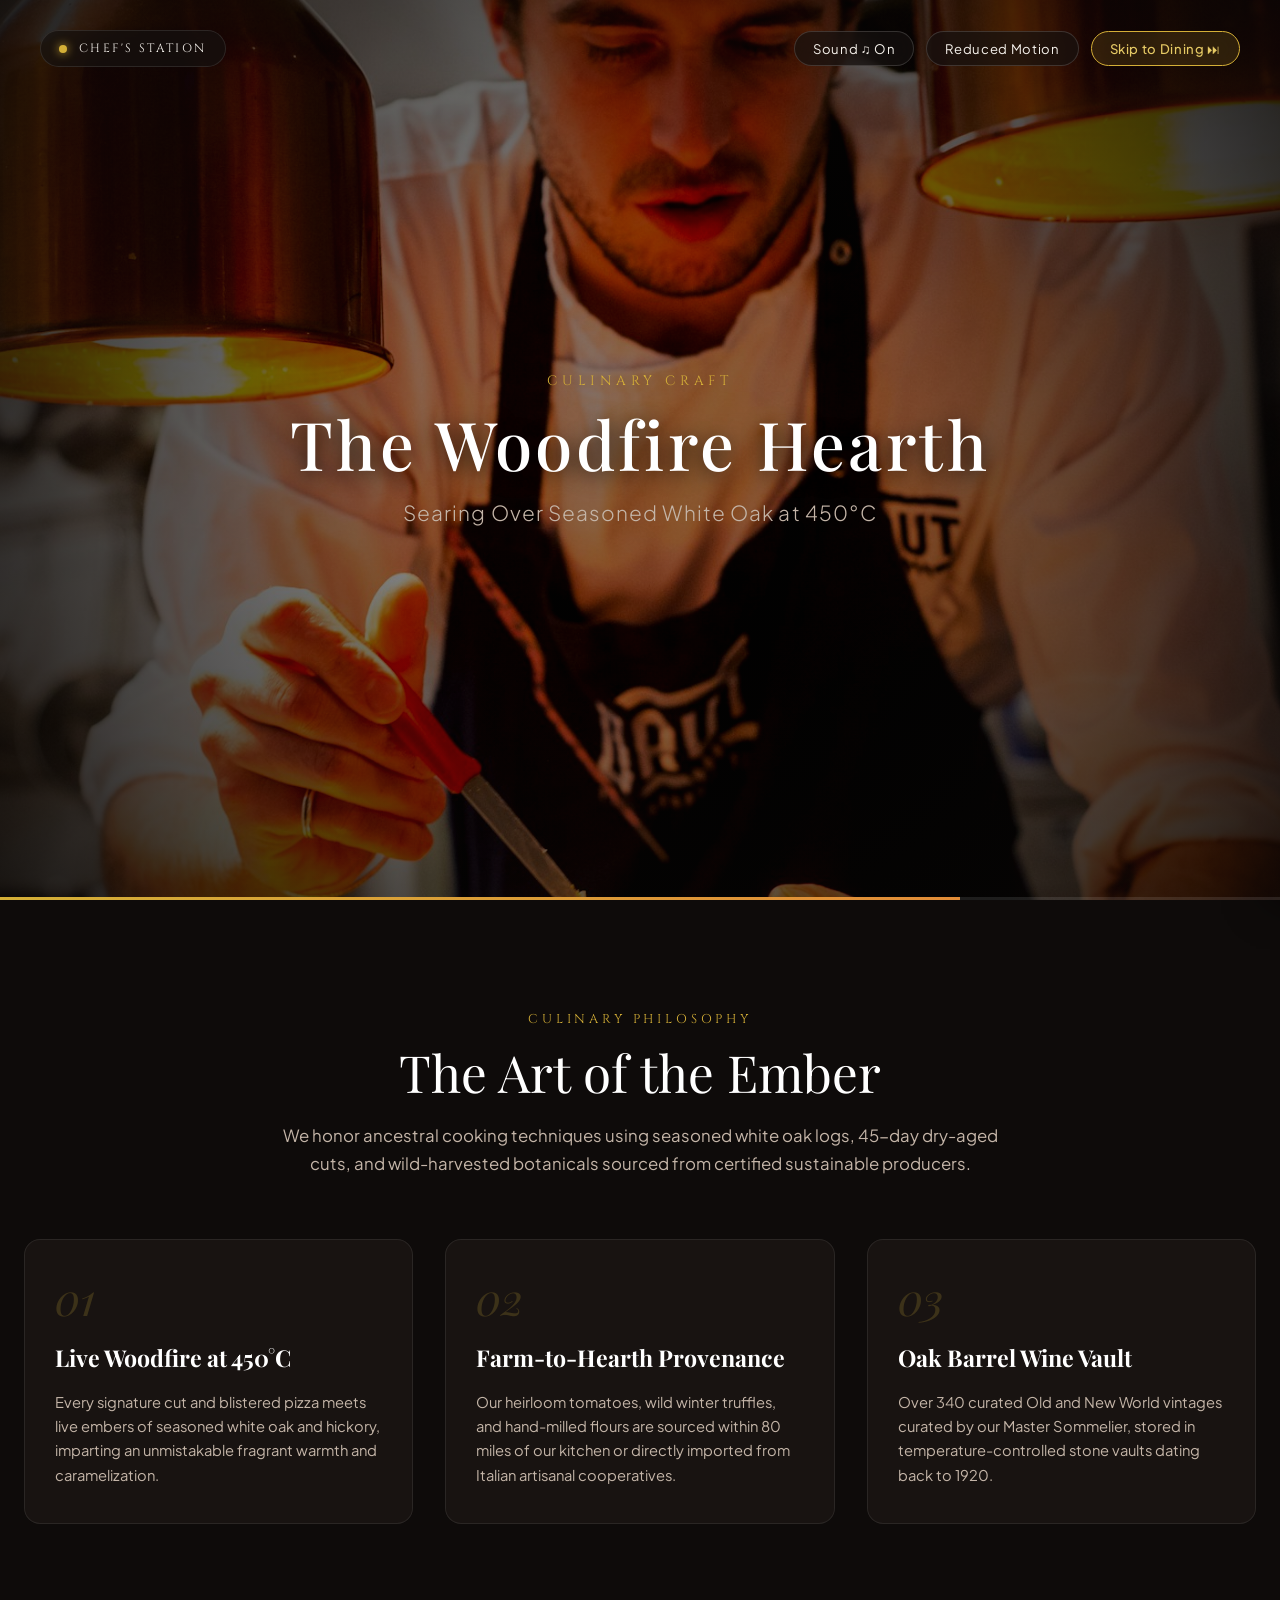
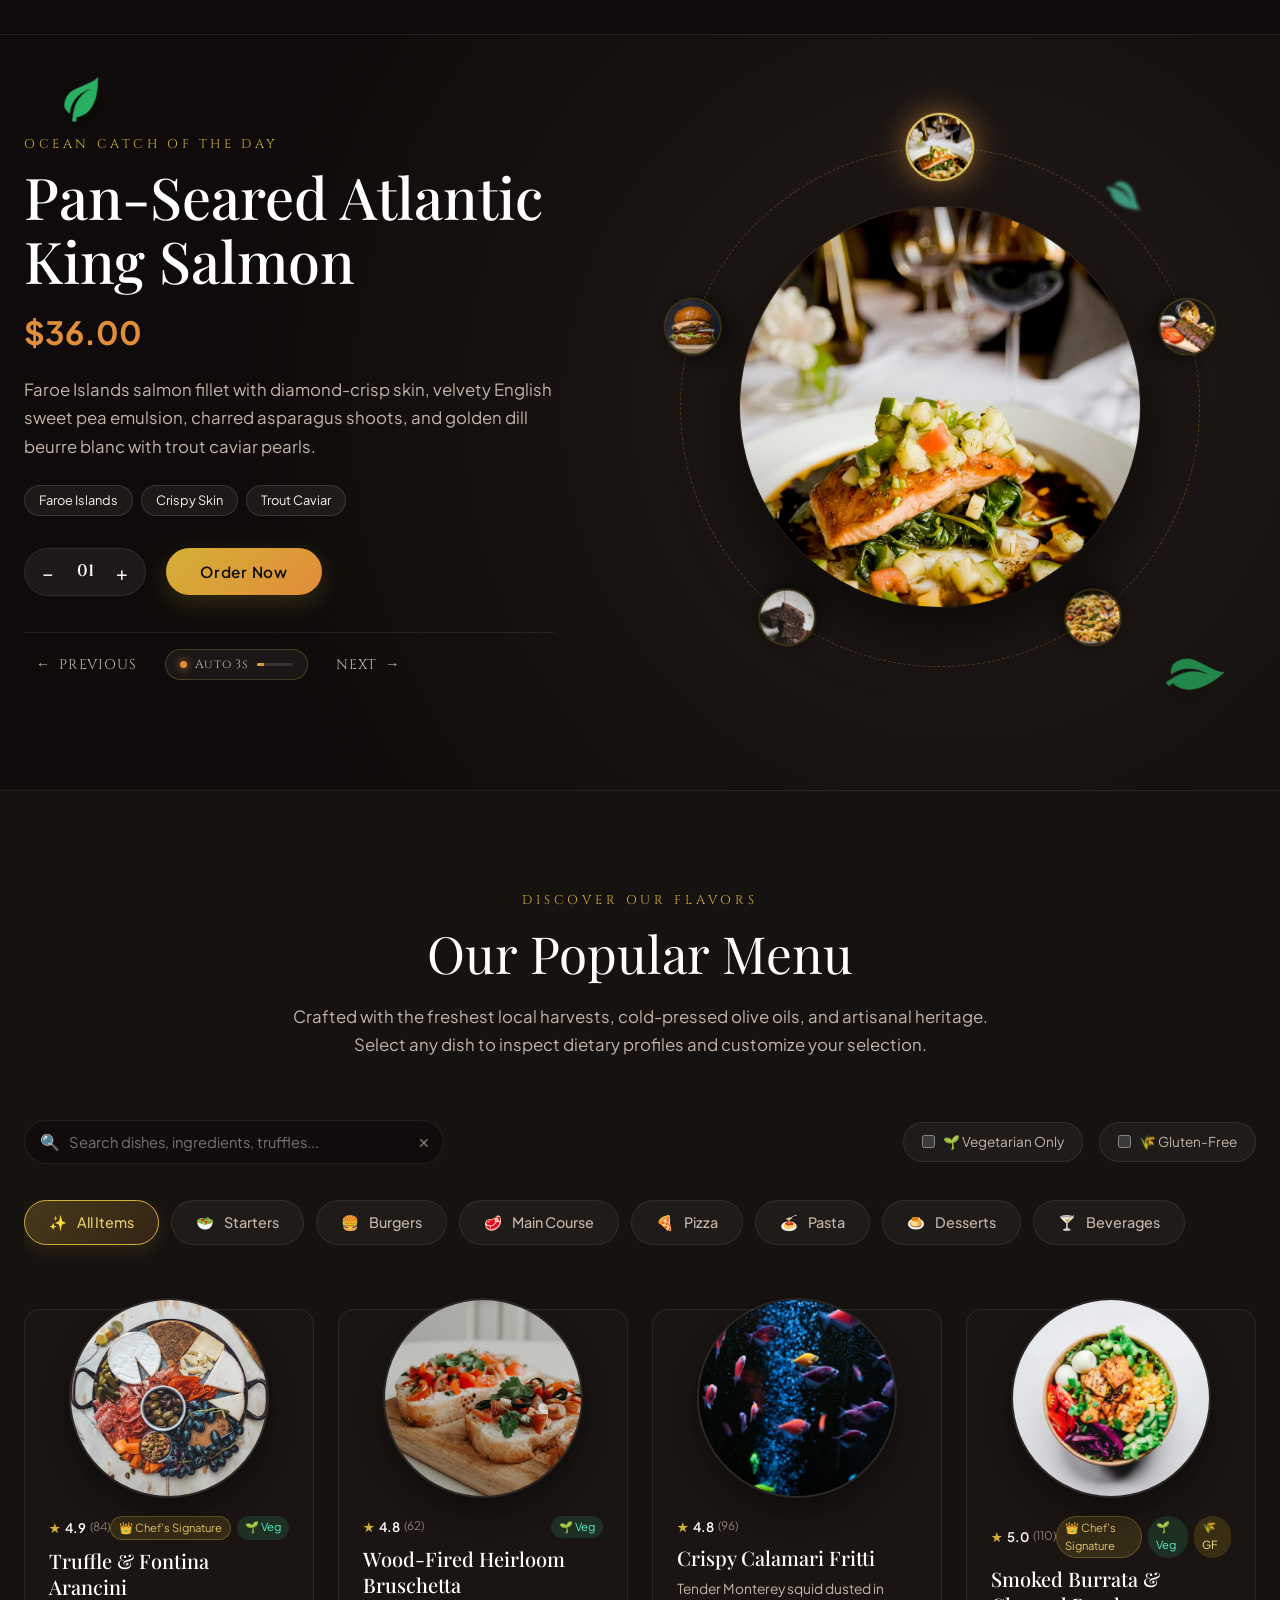
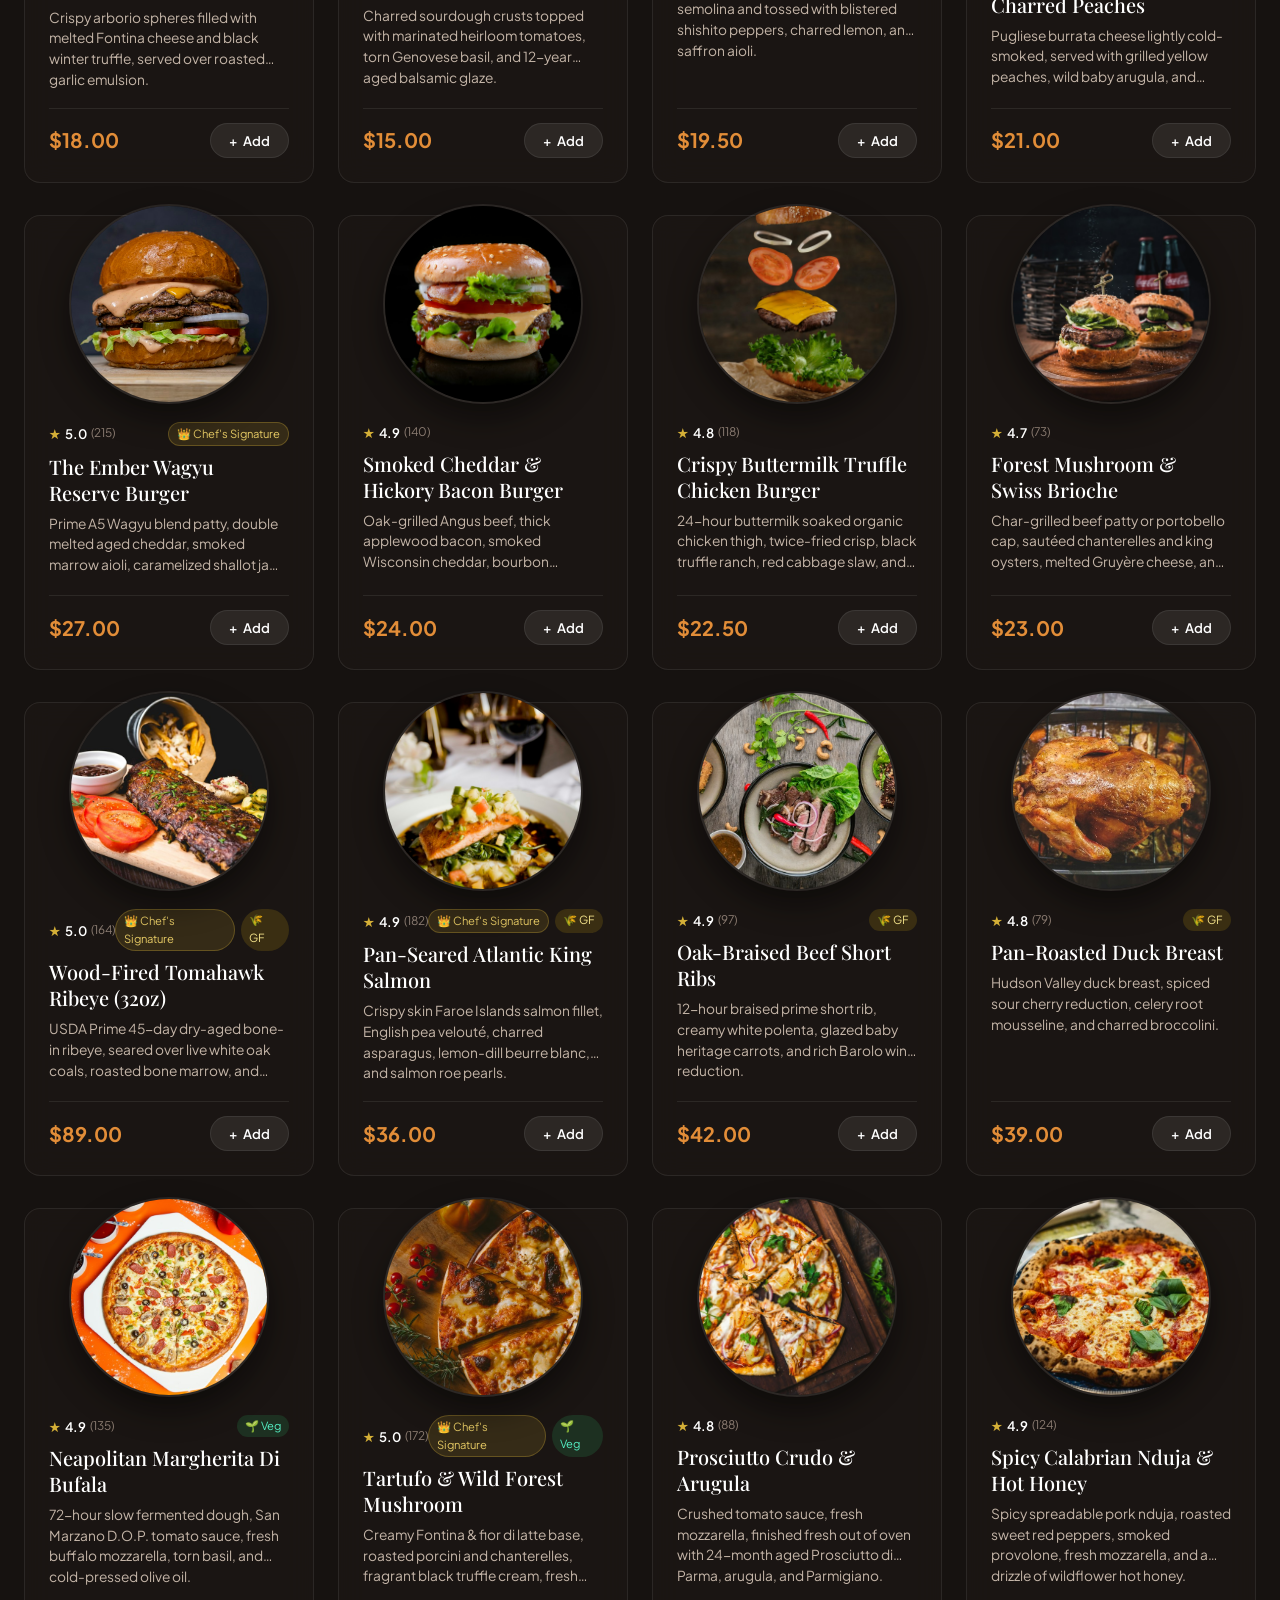
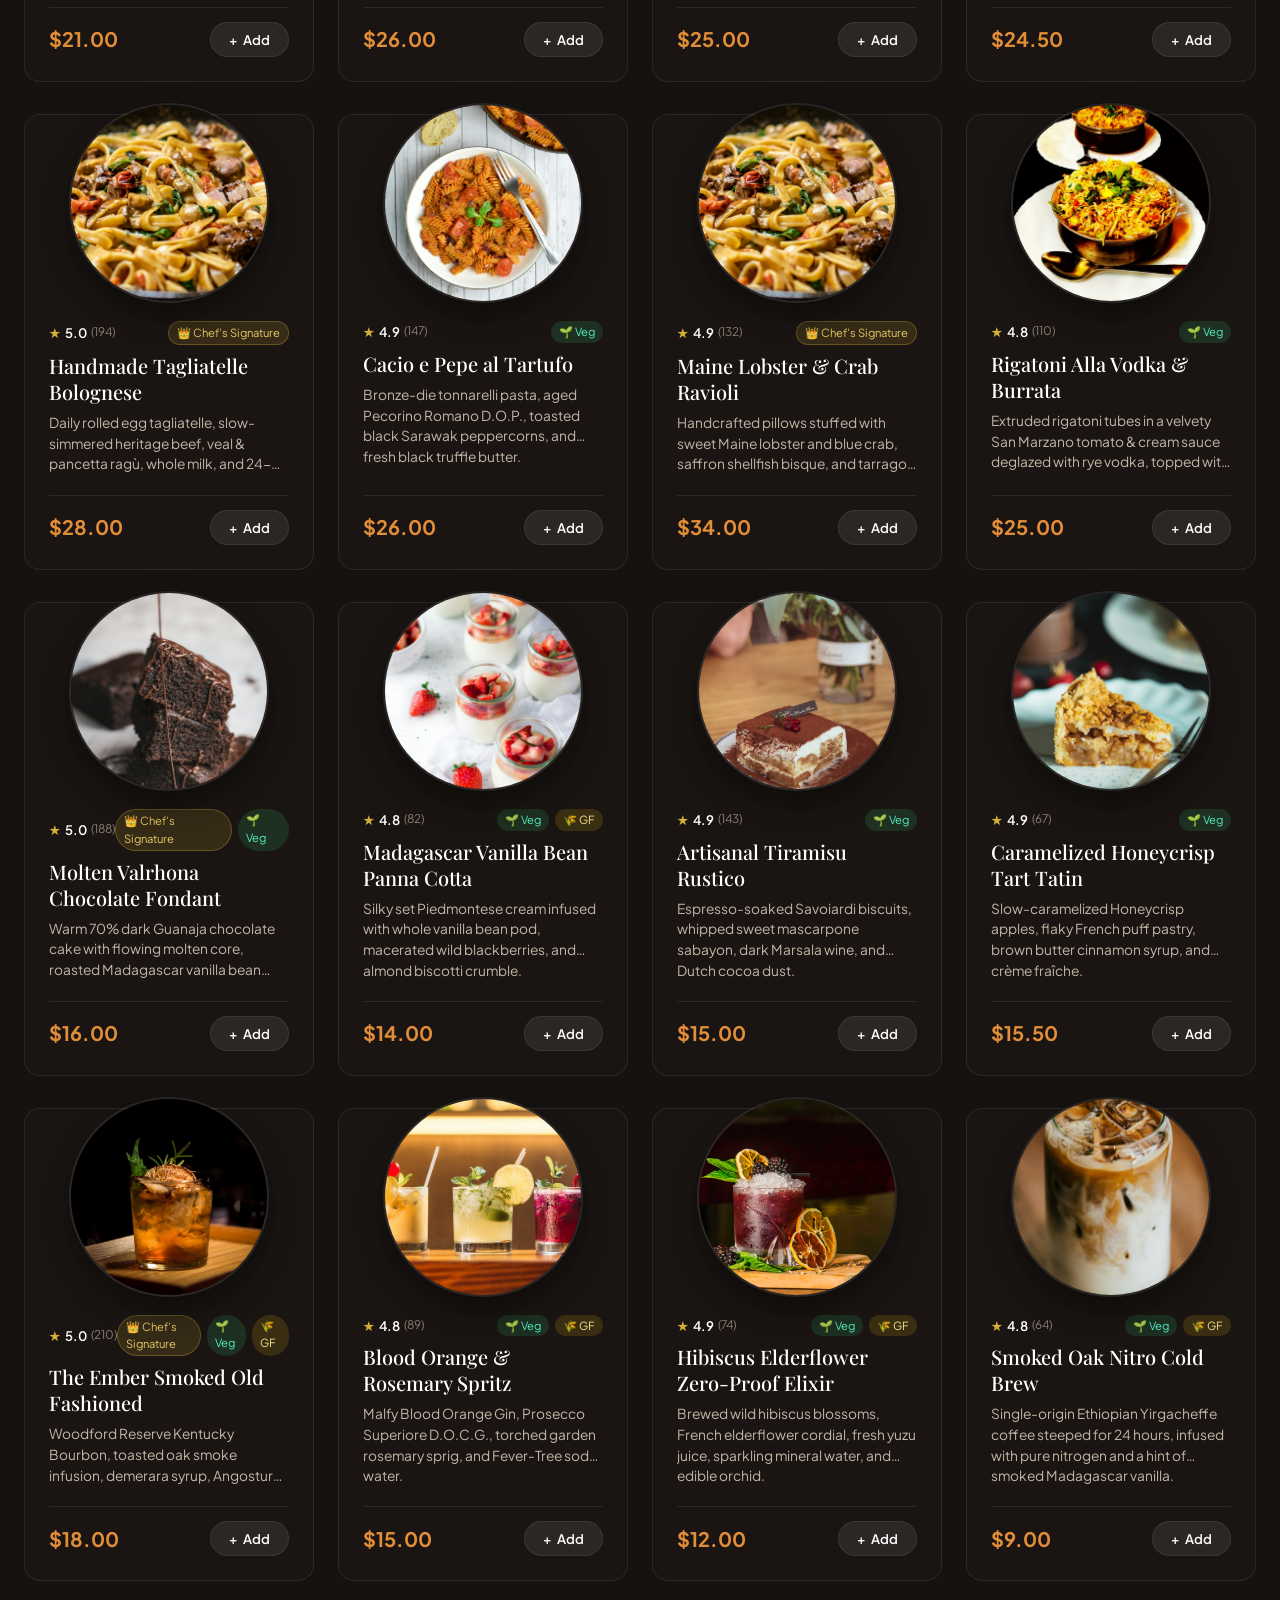
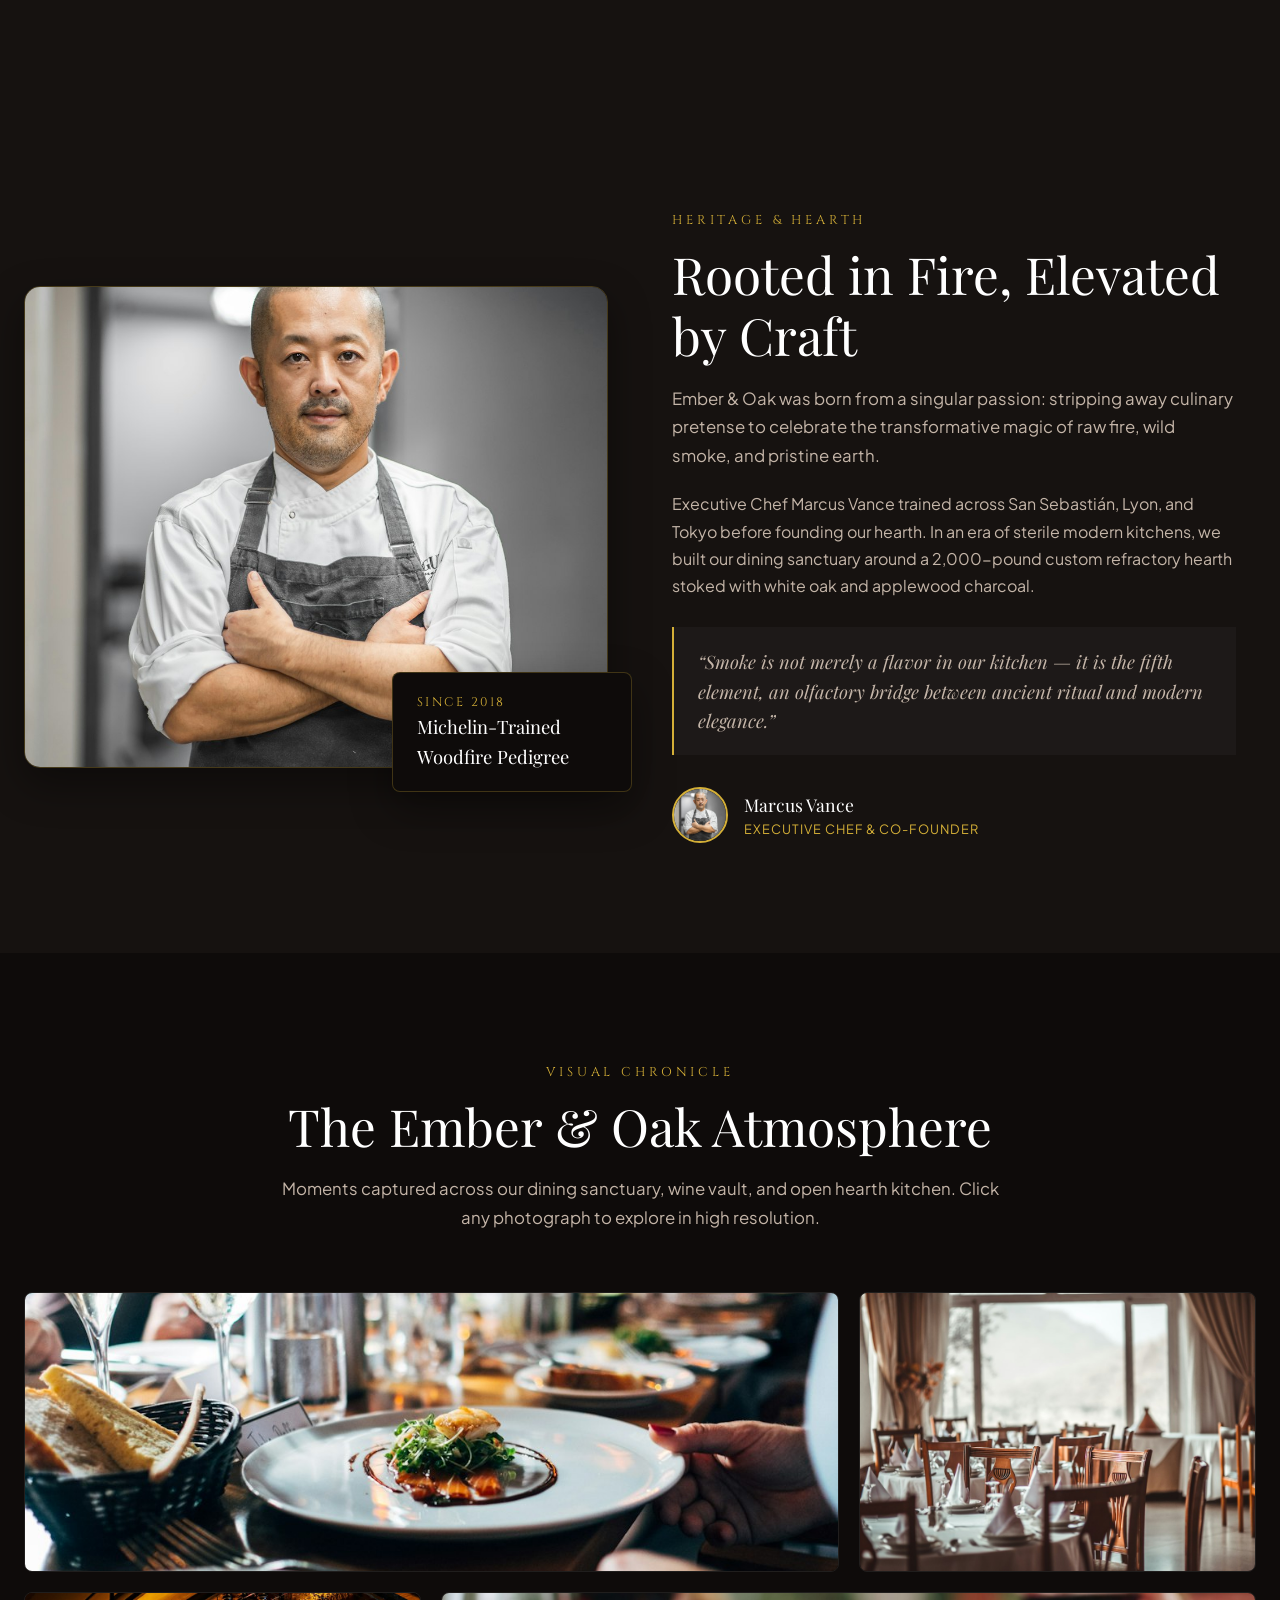
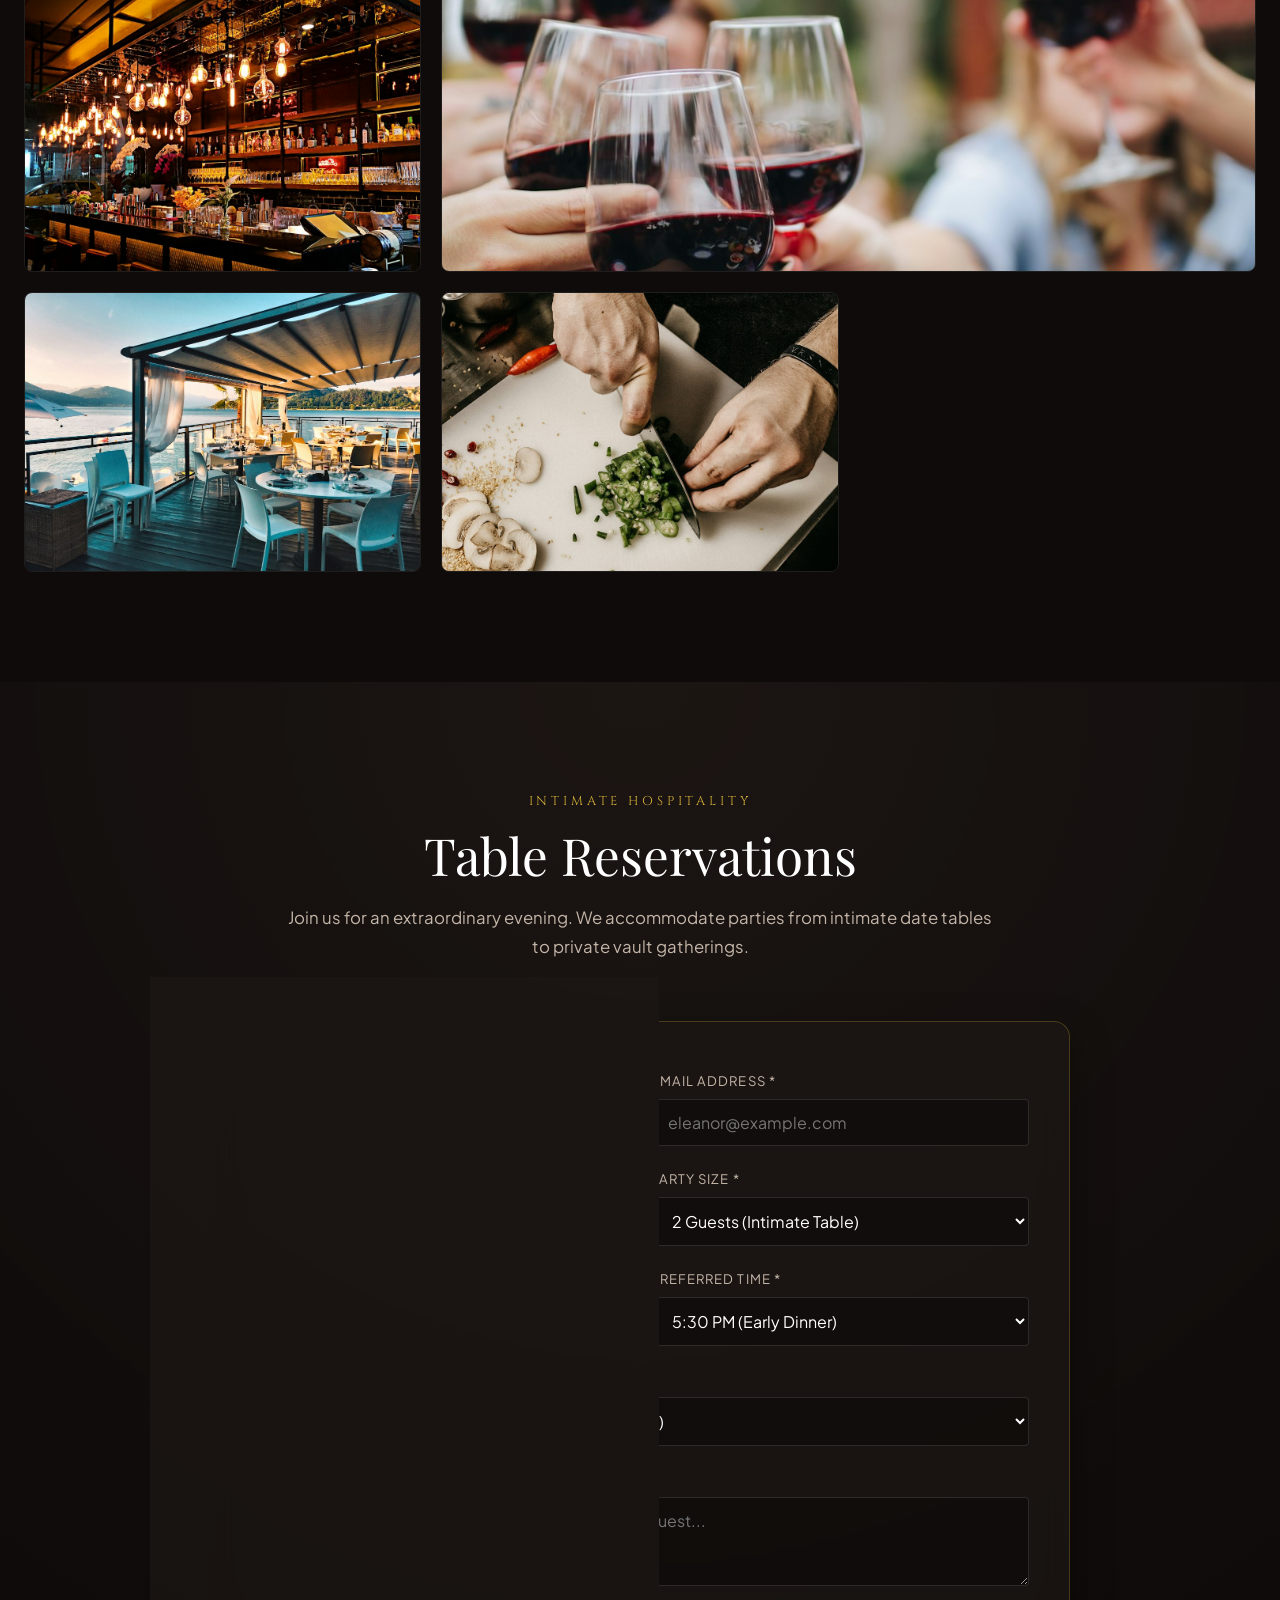
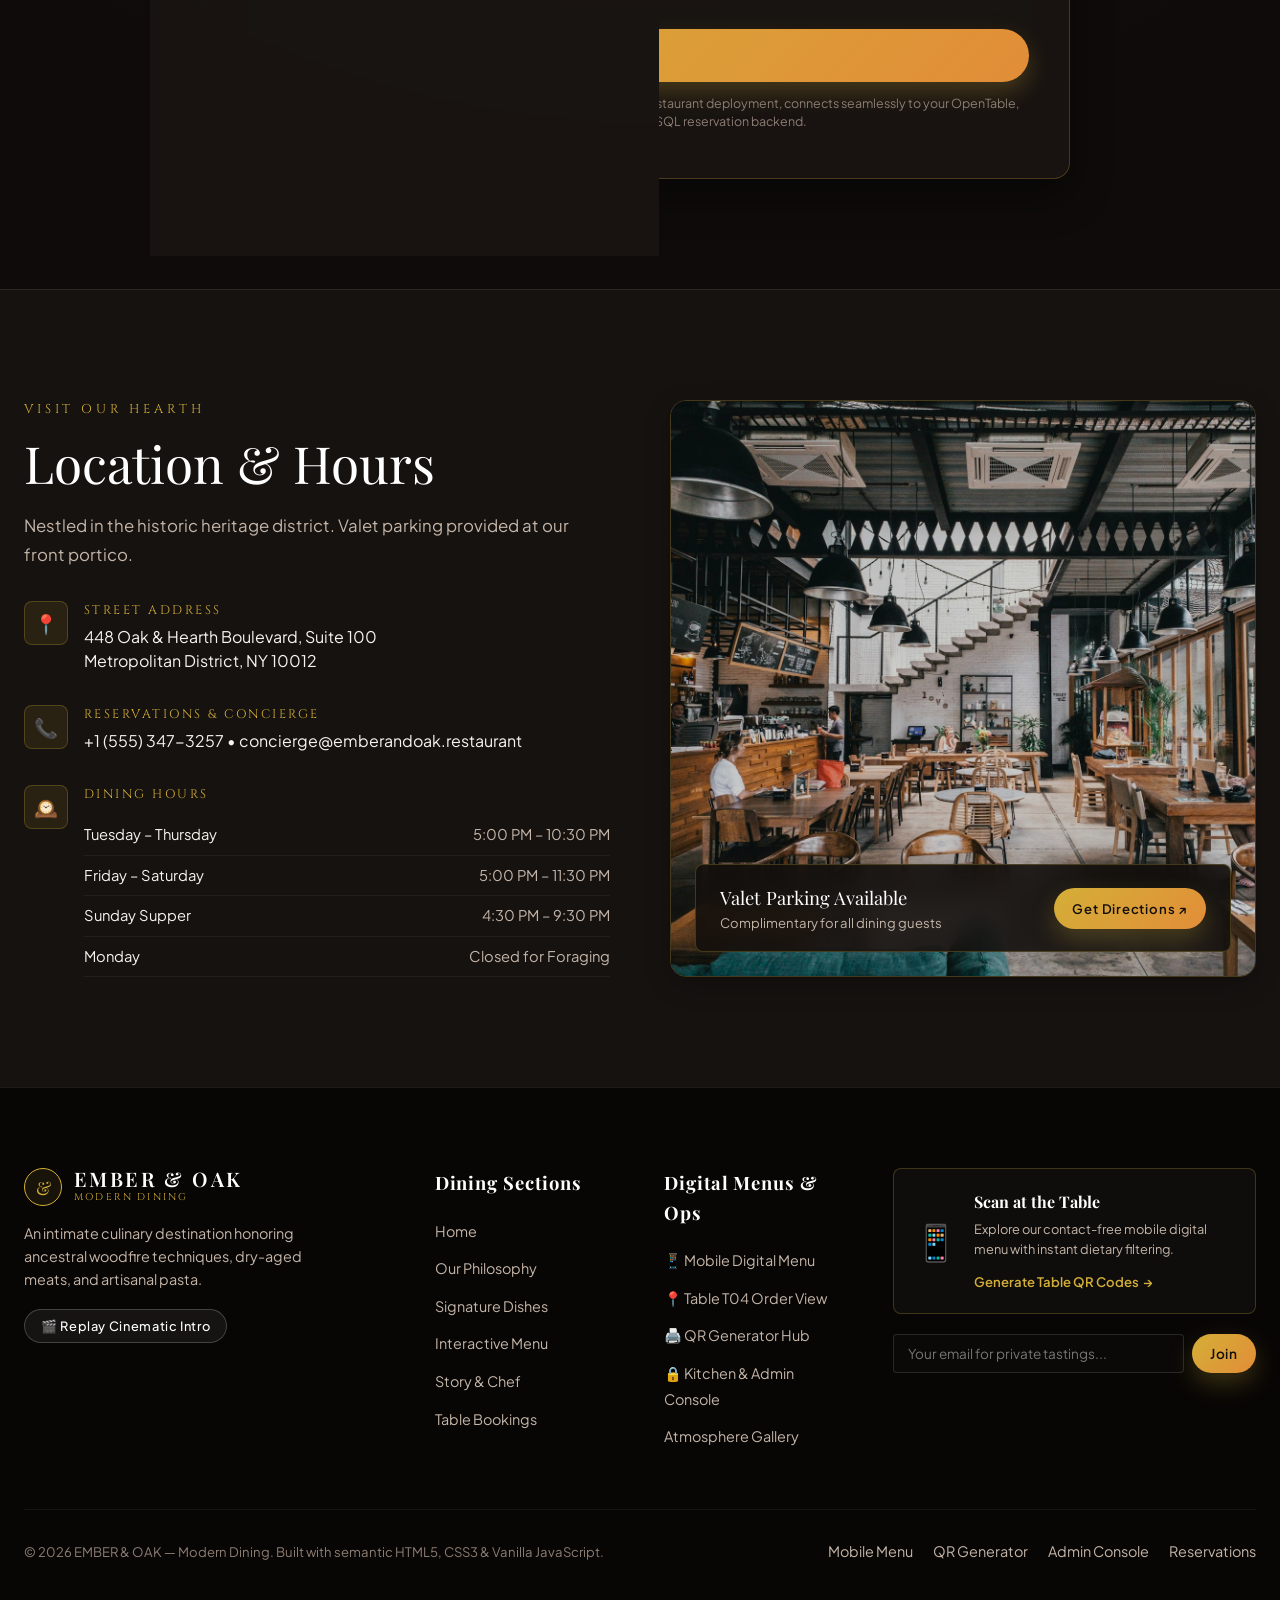
==== index.html @ 9585efff "Fix restaurant website files" ====
<!DOCTYPE html>
<html lang="en">
<head>
  <meta charset="UTF-8">
  <meta name="viewport" content="width=device-width, initial-scale=1.0">
  <title>EMBER &amp; OAK — Modern Dining | Wood-Fired Craft &amp; Digital Experience</title>
  <meta name="description" content="Ember &amp; Oak — Modern Dining. An immersive culinary sanctuary combining primordial white oak woodfire, A5 Wagyu, artisanal pasta, and tableside digital QR ordering.">
  <!-- Google Fonts Preconnect & Refined Editorial Typography -->
  <link rel="preconnect" href="https://fonts.googleapis.com">
  <link rel="preconnect" href="https://fonts.gstatic.com" crossorigin>
  <link href="https://fonts.googleapis.com/css2?family=Cinzel:wght@500;700&family=Playfair+Display:ital,wght@0,400;0,500;0,600;0,700;1,400&family=Plus+Jakarta+Sans:wght@300;400;500;600;700&display=swap" rel="stylesheet">

  <!-- Stylesheets -->
  <link rel="stylesheet" href="css/style.css">
  <link rel="stylesheet" href="css/menu.css">
  <link rel="stylesheet" href="css/responsive.css">
</head>
<body>

  <!-- Top Scroll Progress Indicator -->
  <div id="scroll-progress-indicator" aria-hidden="true"></div>

  <!-- ==================== CINEMATIC INTRO (SECTION A) ==================== -->
  <div id="cinematic-intro-overlay" role="dialog" aria-modal="true" aria-label="Cinematic Restaurant Intro">
    <!-- Top HUD Bar -->
    <div class="cinematic-hud-top">
      <div class="intro-brand-pill">
        <span class="hud-gold-dot"></span>
        <span id="intro-hud-section" class="hud-section-name">Architectural Foyer</span>
      </div>

      <div class="cinematic-hud-controls">
        <button id="intro-sound-toggle" class="intro-ctrl-btn" title="Toggle hearth sound">
          <span>Sound ♫ On</span>
        </button>
        <button id="reduced-motion-toggle" class="intro-ctrl-btn" title="Toggle reduced motion accessibility">
          <span>Reduced Motion</span>
        </button>
        <button id="skip-intro-btn" class="intro-ctrl-btn skip-btn">
          <span>Skip to Dining ⏭</span>
        </button>
      </div>
    </div>

    <!-- Scene 1: Exterior Arrival -->
    <div class="cinematic-scene scene-exterior active" data-scene="0">
      <img class="cinematic-scene-bg" src="assets/images/hero-exterior.jpg" alt="Ember &amp; Oak Exterior at Twilight" onerror="this.src='https://images.unsplash.com/photo-1555396273-367ea4eb4db5?w=1600&q=85';">
      <div class="cinematic-scene-vignette"></div>
      <div class="cinematic-content">
        <span class="cinematic-kicker">PROLOGUE — EST. 2018</span>
        <h1 class="cinematic-title">EMBER &amp; OAK</h1>
        <p class="cinematic-subtitle">Modern Dining • Wood-Fired Craft</p>
      </div>
    </div>

    <!-- Scene 2: Interior Grand Sanctuary -->
    <div class="cinematic-scene scene-interior" data-scene="1">
      <img class="cinematic-scene-bg" src="assets/images/hero-interior.jpg" alt="Grand Dining Hall with Chandeliers" onerror="this.src='https://images.unsplash.com/photo-1517248135467-4c7edcad34c4?w=1600&q=85';">
      <div class="cinematic-scene-vignette"></div>
      <div class="cinematic-content">
        <span class="cinematic-kicker">ATMOSPHERE</span>
        <h2 class="cinematic-title">The Grand Sanctuary</h2>
        <p class="cinematic-subtitle">Arched Stone Vaults, Candlelight &amp; Vintage Oak</p>
      </div>
    </div>

    <!-- Scene 3: Chef's Hearth & Craft (Video / Image) -->
    <div class="cinematic-scene scene-kitchen" data-scene="2">
      <video id="intro-kitchen-video" class="cinematic-scene-bg" muted playsinline loop poster="assets/images/hero-chef.jpg">
        <source src="assets/videos/chef-craft.mp4" type="video/mp4">
      </video>
      <div class="cinematic-scene-vignette"></div>
      <div class="cinematic-content">
        <span class="cinematic-kicker">CULINARY CRAFT</span>
        <h2 class="cinematic-title">The Woodfire Hearth</h2>
        <p class="cinematic-subtitle">Searing Over Seasoned White Oak at 450°C</p>
      </div>
    </div>

    <!-- Scene 4: The Plated Masterpiece (Dual Annotations - Ref Video 2) -->
    <div class="cinematic-scene scene-dish" data-scene="3">
      <img class="cinematic-scene-bg" src="assets/images/hero-burger.jpg" alt="The Ember Wagyu Reserve Burger" onerror="this.src='https://images.unsplash.com/photo-1568901346375-23c9450c58cd?w=1400&q=85';">
      <div class="cinematic-scene-vignette"></div>
      
      <!-- Dual Side Annotations -->
      <div class="scene-annotation-grid">
        <div class="scene-annotation-box">
          <span class="annotation-kicker">— CHEF'S SPECIAL —</span>
          <h3 class="annotation-title">The Ember Wagyu Reserve</h3>
          <p class="annotation-text">Custom-ground A5 Wagyu and dry-aged brisket flame-seared over white oak coals, finished with smoked marrow emulsion.</p>
        </div>
        <div class="scene-annotation-box">
          <span class="annotation-kicker">— UNMATCHED SAVOR —</span>
          <h3 class="annotation-title">18-Month Melted Cheddar</h3>
          <p class="annotation-text">Resting inside toasted brioche with shallot bacon jam, bringing together crunch, richness, and depth in every bite.</p>
        </div>
      </div>

      <div class="cinematic-content">
        <span class="cinematic-kicker">SIGNATURE FLAVOR</span>
        <h2 class="cinematic-title">Crafted for the Senses</h2>
      </div>
    </div>

    <!-- Bottom Progress Fill -->
    <div class="intro-progress-bar-wrap">
      <div id="intro-progress-fill"></div>
    </div>
  </div>

  <!-- ==================== NAVIGATION (SECTION B) ==================== -->
  <header id="main-navbar" class="main-navbar">
    <div class="container nav-container">
      <a href="#home" class="brand-logo-link" aria-label="Ember &amp; Oak Home">
        <div class="brand-emblem">&amp;</div>
        <div class="brand-text-block">
          <span class="brand-name">EMBER &amp; OAK</span>
          <span class="brand-tagline-sub">Modern Dining</span>
        </div>
      </a>

      <!-- Desktop Nav Links -->
      <nav aria-label="Primary Navigation">
        <ul class="nav-links-menu">
          <li><a href="#home" class="nav-link active">Home</a></li>
          <li><a href="#experience" class="nav-link">Philosophy</a></li>
          <li><a href="#signatures" class="nav-link">Signatures</a></li>
          <li><a href="#menu" class="nav-link">Menu</a></li>
          <li><a href="#story" class="nav-link">Our Story</a></li>
          <li><a href="#gallery" class="nav-link">Gallery</a></li>
          <li><a href="#reservations" class="nav-link">Reservations</a></li>
          <li><a href="#contact" class="nav-link">Contact</a></li>
        </ul>
      </nav>

      <!-- Nav Actions -->
      <div class="nav-actions-wrap">
        <!-- Table indicator badge (if opened via QR code) -->
        <div class="table-indicator-pill" style="display: none;" title="Current Dining Table">
          <span class="table-dot"></span> Table <strong>T01</strong>
        </div>

        <!-- Cart Trigger Button -->
        <button class="cart-toggle-btn" aria-label="Open Order Cart">
          <svg class="cart-icon-svg" viewBox="0 0 24 24">
            <path d="M7 18c-1.1 0-1.99.9-1.99 2S5.9 22 7 22s2-.9 2-2-.9-2-2-2zM1 2v2h2l3.6 7.59-1.35 2.45c-.16.28-.25.61-.25.96 0 1.1.9 2 2 2h12v-2H7.42c-.14 0-.25-.11-.25-.25l.03-.12.9-1.63h7.45c.75 0 1.41-.41 1.75-1.03l3.58-6.49c.08-.14.12-.31.12-.48 0-.55-.45-1-1-1H5.21l-.94-2H1zm16 16c-1.1 0-1.99.9-1.99 2s.89 2 1.99 2 2-.9 2-2-.9-2-2-2z"/>
          </svg>
          <span>Order</span>
          <span class="cart-count-badge">0</span>
        </button>

        <!-- Reservation CTA -->
        <a href="#reservations" class="nav-reserve-cta">Book a Table</a>

        <!-- Mobile Nav Toggle -->
        <button id="mobile-nav-toggle" class="mobile-nav-toggle" aria-label="Toggle navigation menu" aria-expanded="false">
          <span class="hamburger-line"></span>
          <span class="hamburger-line"></span>
          <span class="hamburger-line"></span>
        </button>
      </div>
    </div>
  </header>

  <!-- Mobile Drawer -->
  <div id="mobile-nav-drawer" class="mobile-nav-drawer" role="dialog" aria-modal="true">
    <ul class="mobile-nav-links">
      <li><a href="#home" class="mobile-nav-link">Home</a></li>
      <li><a href="#experience" class="mobile-nav-link">Philosophy</a></li>
      <li><a href="#signatures" class="mobile-nav-link">Signature Dishes</a></li>
      <li><a href="#menu" class="mobile-nav-link">Menu &amp; Ordering</a></li>
      <li><a href="#story" class="mobile-nav-link">Our Story</a></li>
      <li><a href="#gallery" class="mobile-nav-link">Photo Gallery</a></li>
      <li><a href="#reservations" class="mobile-nav-link">Reservations</a></li>
      <li><a href="#contact" class="mobile-nav-link">Contact &amp; Location</a></li>
      <li><a href="menu.html" class="mobile-nav-link" style="color: var(--gold-primary);">📱 Mobile QR Menu</a></li>
      <li><a href="qr-menu.html" class="mobile-nav-link" style="color: var(--amber-glow);">🖨️ QR Generator Hub</a></li>
    </ul>
    <a href="#reservations" class="btn-primary-gold" style="width: 100%; text-align: center;">Reserve a Table</a>
  </div>

  <!-- ==================== HERO SECTION (SECTION C) ==================== -->
  <section id="home" class="hero-section">
    <div class="hero-background-wrap">
      <img class="hero-bg-media" src="assets/images/hero-interior.jpg" alt="Ember &amp; Oak Dining Hall Ambiance" onerror="this.src='https://images.unsplash.com/photo-1517248135467-4c7edcad34c4?w=1600&q=85';">
      <div class="hero-gradient-overlay"></div>
      <canvas id="hero-ember-canvas" class="hero-ember-canvas"></canvas>
    </div>

    <div class="container hero-content">
      <span class="hero-badge-tag hero-stagger-reveal">EST. 2018 • WOOD-FIRED ARTISTRY</span>
      <h1 class="hero-main-heading hero-stagger-reveal">
        An Experience <em>Beyond the Ordinary.</em>
      </h1>
      <p class="hero-description hero-stagger-reveal">
        Where primordial white oak embers meet refined contemporary gastronomy. Immerse yourself in an intimate celebration of smoke, marble, and seasonal earth.
      </p>

      <div class="hero-cta-group hero-stagger-reveal">
        <a href="#menu" class="btn-primary-gold">
          <span>Explore Our Menu</span>
          <span>→</span>
        </a>
        <a href="#reservations" class="btn-outline-glass">
          <span>Reserve a Table</span>
        </a>
        <a href="menu.html" class="btn-outline-glass" title="Open smartphone digital menu">
          <span>📱 Table QR Menu</span>
        </a>
      </div>
    </div>

    <div class="hero-scroll-indicator">
      <div class="scroll-mouse-icon">
        <div class="scroll-wheel-dot"></div>
      </div>
      <span>Scroll to Explore</span>
    </div>
  </section>

  <!-- ==================== SIGNATURE EXPERIENCE (SECTION D) ==================== -->
  <section id="experience" class="section-padding experience-section">
    <div class="container">
      <div class="section-header-centered reveal-on-scroll">
        <span class="section-kicker">CULINARY PHILOSOPHY</span>
        <h2 class="section-title">The Art of the Ember</h2>
        <p class="section-lead">
          We honor ancestral cooking techniques using seasoned white oak logs, 45-day dry-aged cuts, and wild-harvested botanicals sourced from certified sustainable producers.
        </p>
      </div>

      <div class="experience-grid">
        <div class="experience-card reveal-on-scroll">
          <div class="exp-card-number">01</div>
          <h3 class="exp-card-title">Live Woodfire at 450°C</h3>
          <p class="exp-card-text">
            Every signature cut and blistered pizza meets live embers of seasoned white oak and hickory, imparting an unmistakable fragrant warmth and caramelization.
          </p>
        </div>

        <div class="experience-card reveal-on-scroll" style="transition-delay: 0.15s;">
          <div class="exp-card-number">02</div>
          <h3 class="exp-card-title">Farm-to-Hearth Provenance</h3>
          <p class="exp-card-text">
            Our heirloom tomatoes, wild winter truffles, and hand-milled flours are sourced within 80 miles of our kitchen or directly imported from Italian artisanal cooperatives.
          </p>
        </div>

        <div class="experience-card reveal-on-scroll" style="transition-delay: 0.3s;">
          <div class="exp-card-number">03</div>
          <h3 class="exp-card-title">Oak Barrel Wine Vault</h3>
          <p class="exp-card-text">
            Over 340 curated Old and New World vintages curated by our Master Sommelier, stored in temperature-controlled stone vaults dating back to 1920.
          </p>
        </div>
      </div>
    </div>
  </section>

  <!-- ==================== SEQUENTIAL SIGNATURE SHOWCASE (SECTION E) ==================== -->
  <!-- Recreated with inspiration from Reference Video 1: sequential reveals, rotating orbit, floating leaves -->
  <section id="signatures" class="signature-showcase-section">
    <!-- Floating Botanical Garnish Leaves -->
    <div class="floating-leaf leaf-1" aria-hidden="true">
      <svg width="48" height="48" viewBox="0 0 24 24" fill="#2ecc71" opacity="0.85">
        <path d="M17 8C8 10 5.9 16.17 3.82 21.34L5.71 22l1-2.3A4.49 4.49 0 0 0 8 20C19 20 22 3 22 3c-1 2-8 2.25-13 3.25S2 11.5 2 13.5s1.75 3.75 1.75 3.75C7 8 17 8 17 8z"/>
      </svg>
    </div>
    <div class="floating-leaf leaf-2" aria-hidden="true">
      <svg width="56" height="56" viewBox="0 0 24 24" fill="#27ae60" opacity="0.75">
        <path d="M17 8C8 10 5.9 16.17 3.82 21.34L5.71 22l1-2.3A4.49 4.49 0 0 0 8 20C19 20 22 3 22 3c-1 2-8 2.25-13 3.25S2 11.5 2 13.5s1.75 3.75 1.75 3.75C7 8 17 8 17 8z"/>
      </svg>
    </div>
    <div class="floating-leaf leaf-3" aria-hidden="true">
      <svg width="38" height="38" viewBox="0 0 24 24" fill="#55efc4" opacity="0.6">
        <path d="M17 8C8 10 5.9 16.17 3.82 21.34L5.71 22l1-2.3A4.49 4.49 0 0 0 8 20C19 20 22 3 22 3c-1 2-8 2.25-13 3.25S2 11.5 2 13.5s1.75 3.75 1.75 3.75C7 8 17 8 17 8z"/>
      </svg>
    </div>

    <div class="container">
      <div class="showcase-stage-grid">
        <!-- Left Editorial Details -->
        <div class="showcase-editorial-col">
          <span id="showcase-dish-subtitle" class="showcase-tagline">Chef's Hearth Special</span>
          <h2 id="showcase-dish-title" class="showcase-dish-title">The Ember Wagyu Reserve</h2>
          <div id="showcase-dish-price" class="showcase-dish-price">$27.00</div>
          <p id="showcase-dish-desc" class="showcase-dish-desc">
            Custom ground A5 Wagyu and dry-aged brisket seared over white oak coals, double melted 18-month Vermont cheddar, shallot bacon jam, and truffle marrow aioli on artisan brioche.
          </p>

          <div id="showcase-dish-tags" class="showcase-tags-wrap">
            <span class="showcase-tag">A5 Wagyu</span>
            <span class="showcase-tag">Oak Seared</span>
            <span class="showcase-tag">Marrow Aioli</span>
          </div>

          <div class="showcase-actions-row">
            <div class="showcase-qty-selector">
              <button id="showcase-qty-minus" class="showcase-qty-btn" aria-label="Decrease quantity">−</button>
              <span id="showcase-qty-val" class="showcase-qty-value">01</span>
              <button id="showcase-qty-plus" class="showcase-qty-btn" aria-label="Increase quantity">+</button>
            </div>
            <button id="showcase-order-btn" class="showcase-order-btn">Order Now</button>
          </div>

          <!-- Sequential Nav Controls with Auto-Play Status -->
          <div class="showcase-nav-row">
            <button id="showcase-prev-btn" class="showcase-nav-btn" aria-label="Previous dish">
              <span>←</span> Previous
            </button>
            <button id="showcase-autoplay-toggle" class="showcase-autoplay-indicator" title="Click to pause/resume auto rotation" aria-label="Auto-play rotation status">
              <span class="autoplay-pulse-dot"></span>
              <span id="showcase-autoplay-text">Auto 4s</span>
              <span class="autoplay-timer-bar"><span id="showcase-timer-fill"></span></span>
            </button>
            <button id="showcase-next-btn" class="showcase-nav-btn" aria-label="Next dish">
              Next <span>→</span>
            </button>
          </div>
        </div>

        <!-- Right Circular Plate Stage & Orbital Dotted Path -->
        <div class="showcase-visual-col">
          <div class="showcase-orbit-arc"></div>

          <!-- Central Rotating Dish (Hover to Pause Rotation) -->
          <div class="showcase-plate-stage" id="showcase-plate-stage" title="Hover to pause rotation • Click to inspect dish details">
            <div class="showcase-plate-glow"></div>
            <img id="showcase-plate-img" class="showcase-plate-img" src="assets/images/dish-wagyu-burger.jpg" alt="Featured Signature Dish" onerror="this.src='https://images.unsplash.com/photo-1568901346375-23c9450c58cd?w=800&q=80';">
          </div>

          <!-- Orbit Mini Dish Buttons -->
          <div id="showcase-orbit-dots" class="showcase-orbit-dots">
            <!-- Populated dynamically via menu.js -->
          </div>
        </div>
      </div>
    </div>
  </section>

  <!-- ==================== INTERACTIVE FOOD MENU (SECTION F) ==================== -->
  <section id="menu" class="interactive-menu-section">
    <div class="container">
      <div class="section-header-centered reveal-on-scroll">
        <span class="section-kicker">DISCOVER OUR FLAVORS</span>
        <h2 class="section-title">Our Popular Menu</h2>
        <p class="section-lead">
          Crafted with the freshest local harvests, cold-pressed olive oils, and artisanal heritage. Select any dish to inspect dietary profiles and customize your selection.
        </p>
      </div>

      <!-- Toolbar: Search & Dietary Filters -->
      <div class="menu-toolbar-wrap reveal-on-scroll">
        <div class="menu-search-box">
          <span class="menu-search-icon">🔍</span>
          <input type="text" id="menu-search-input" class="menu-search-input" placeholder="Search dishes, ingredients, truffles..." aria-label="Search dishes">
          <button id="menu-clear-search-btn" class="menu-clear-search-btn" aria-label="Clear search">✕</button>
        </div>

        <div class="dietary-filters-group">
          <label class="dietary-toggle-label">
            <input type="checkbox" id="filter-veg-checkbox">
            <span>🌱 Vegetarian Only</span>
          </label>
          <label class="dietary-toggle-label">
            <input type="checkbox" id="filter-gf-checkbox">
            <span>🌾 Gluten-Free</span>
          </label>
        </div>
      </div>

      <!-- Category Filter Pills Carousel -->
      <div id="menu-category-pills" class="menu-categories-carousel" role="tablist" aria-label="Menu Categories">
        <!-- Injected via menu.js -->
      </div>

      <!-- Dish Cards Grid -->
      <div id="menu-grid-container" class="menu-grid">
        <!-- Rendered dynamically by menu.js -->
      </div>

      <!-- Empty State -->
      <div id="menu-empty-state" class="menu-empty-state">
        <div class="empty-state-icon">🍽️</div>
        <h3 class="empty-state-title">No Culinary Creations Found</h3>
        <p class="empty-state-text">No dishes currently match your chosen search terms or dietary filters.</p>
        <button id="menu-reset-filters-btn" class="btn-primary-gold">Reset All Filters</button>
      </div>
    </div>
  </section>

  <!-- ==================== OUR STORY (SECTION G) ==================== -->
  <section id="story" class="section-padding story-section">
    <div class="container">
      <div class="story-grid">
        <div class="story-images-composition reveal-on-scroll">
          <div class="story-main-img-wrap">
            <img src="assets/images/story-chef.jpg" alt="Executive Chef Marcus Vance preparing flame-seared dish" onerror="this.src='https://images.unsplash.com/photo-1583394293214-28ded15ee548?w=1000&q=80';">
          </div>
          <div class="story-floating-badge">
            <span class="story-badge-year">SINCE 2018</span>
            <div class="story-badge-title">Michelin-Trained Woodfire Pedigree</div>
          </div>
        </div>

        <div class="story-content-col reveal-on-scroll">
          <span class="section-kicker">HERITAGE &amp; HEARTH</span>
          <h2 class="section-title">Rooted in Fire, Elevated by Craft</h2>
          <p class="section-lead" style="margin-bottom: 20px;">
            Ember &amp; Oak was born from a singular passion: stripping away culinary pretense to celebrate the transformative magic of raw fire, wild smoke, and pristine earth.
          </p>
          <p style="color: var(--text-secondary); margin-bottom: 20px; line-height: 1.7;">
            Executive Chef Marcus Vance trained across San Sebastián, Lyon, and Tokyo before founding our hearth. In an era of sterile modern kitchens, we built our dining sanctuary around a 2,000-pound custom refractory hearth stoked with white oak and applewood charcoal.
          </p>

          <div class="story-quote-card">
            “Smoke is not merely a flavor in our kitchen — it is the fifth element, an olfactory bridge between ancient ritual and modern elegance.”
          </div>

          <div class="chef-signature-row">
            <img src="assets/images/story-chef.jpg" alt="Chef Marcus Vance" class="chef-avatar">
            <div>
              <div class="chef-name">Marcus Vance</div>
              <div class="chef-role">Executive Chef &amp; Co-Founder</div>
            </div>
          </div>
        </div>
      </div>
    </div>
  </section>

  <!-- ==================== PHOTO GALLERY (SECTION H) ==================== -->
  <section id="gallery" class="section-padding gallery-section">
    <div class="container">
      <div class="section-header-centered reveal-on-scroll">
        <span class="section-kicker">VISUAL CHRONICLE</span>
        <h2 class="section-title">The Ember &amp; Oak Atmosphere</h2>
        <p class="section-lead">
          Moments captured across our dining sanctuary, wine vault, and open hearth kitchen. Click any photograph to explore in high resolution.
        </p>
      </div>

      <div class="gallery-grid">
        <div class="gallery-grid-item span-2 reveal-on-scroll" data-caption="The Grand Dining Sanctuary — Candlelight &amp; Arched Stone">
          <img src="assets/images/gallery-1.jpg" alt="Restaurant Interior Candlelight" loading="lazy" onerror="this.onerror=null;this.src='https://images.unsplash.com/photo-1517248135467-4c7edcad34c4?w=800&q=80&auto=format&fit=crop';">
          <div class="gallery-overlay">
            <span class="gallery-caption">The Grand Dining Sanctuary</span>
          </div>
        </div>
        <div class="gallery-grid-item reveal-on-scroll" data-caption="Executive Chef Searing Prime Cuts Over Oak Embers">
          <img src="assets/images/gallery-2.jpg" alt="Chef Flame Seared Sizzle" loading="lazy" onerror="this.onerror=null;this.src='https://images.unsplash.com/photo-1555396273-367ea4eb4db5?w=800&q=80&auto=format&fit=crop';">
          <div class="gallery-overlay">
            <span class="gallery-caption">Live Hearth Sizzle</span>
          </div>
        </div>
        <div class="gallery-grid-item reveal-on-scroll" data-caption="Handcrafted Pasta Ribbons &amp; 24-Month Parmigiano">
          <img src="assets/images/gallery-3.jpg" alt="Handcrafted Pasta" loading="lazy" onerror="this.onerror=null;this.src='https://images.unsplash.com/photo-1551183053-bf91a1d81141?w=800&q=80&auto=format&fit=crop';">
          <div class="gallery-overlay">
            <span class="gallery-caption">Artisanal Tagliatelle</span>
          </div>
        </div>
        <div class="gallery-grid-item span-2 reveal-on-scroll" data-caption="The Century Oak Wine Cellar — 340+ Vintage Reserves">
          <img src="assets/images/story-wine.jpg" alt="Oak Wine Cellar" loading="lazy" onerror="this.onerror=null;this.src='https://images.unsplash.com/photo-1510812431401-41d2bd2722f3?w=800&q=80&auto=format&fit=crop';">
          <div class="gallery-overlay">
            <span class="gallery-caption">The Sommelier Vault</span>
          </div>
        </div>
        <div class="gallery-grid-item reveal-on-scroll" data-caption="Signature Smoked Old Fashioned tableside smoke cloche reveal">
          <img src="assets/images/gallery-4.jpg" alt="Smoked Old Fashioned Cocktail" loading="lazy" onerror="this.onerror=null;this.src='https://images.unsplash.com/photo-1514362545857-3bc16c4c7d1b?w=800&q=80&auto=format&fit=crop';">
          <div class="gallery-overlay">
            <span class="gallery-caption">Tableside Smoke Cloche</span>
          </div>
        </div>
        <div class="gallery-grid-item reveal-on-scroll" data-caption="Evening Service under Hand-Blown Amber Chandeliers">
          <img src="assets/images/gallery-5.jpg" alt="Evening Service Tables" loading="lazy" onerror="this.onerror=null;this.src='https://images.unsplash.com/photo-1544025162-d76694265947?w=800&q=80&auto=format&fit=crop';">
          <div class="gallery-overlay">
            <span class="gallery-caption">Evening Dinner Service</span>
          </div>
        </div>
      </div>
    </div>
  </section>

  <!-- ==================== RESERVATIONS (SECTION I) ==================== -->
  <section id="reservations" class="section-padding reservations-section">
    <div class="container">
      <div class="section-header-centered reveal-on-scroll">
        <span class="section-kicker">INTIMATE HOSPITALITY</span>
        <h2 class="section-title">Table Reservations</h2>
        <p class="section-lead">
          Join us for an extraordinary evening. We accommodate parties from intimate date tables to private vault gatherings.
        </p>
      </div>

      <div class="reservation-card-wrap reveal-on-scroll">
        <form id="reservation-form" novalidate>
          <div class="reservation-form-grid">
            <div class="form-group">
              <label for="res-name" class="form-label">Full Name *</label>
              <input type="text" id="res-name" class="form-input" placeholder="Eleanor Vance" required>
            </div>
            <div class="form-group">
              <label for="res-email" class="form-label">Email Address *</label>
              <input type="email" id="res-email" class="form-input" placeholder="eleanor@example.com" required>
            </div>
            <div class="form-group">
              <label for="res-phone" class="form-label">Mobile Phone *</label>
              <input type="tel" id="res-phone" class="form-input" placeholder="+1 (555) 234-5678" required>
            </div>
            <div class="form-group">
              <label for="res-guests" class="form-label">Party Size *</label>
              <select id="res-guests" class="form-select" required>
                <option value="2 Guests">2 Guests (Intimate Table)</option>
                <option value="1 Guest">1 Guest (Chef's Counter)</option>
                <option value="3 Guests">3 Guests</option>
                <option value="4 Guests">4 Guests</option>
                <option value="5-6 Guests">5–6 Guests</option>
                <option value="7-8 Guests">7–8 Guests (Large Banquet)</option>
                <option value="9+ Guests">9+ Guests (Private Vault)</option>
              </select>
            </div>
            <div class="form-group">
              <label for="res-date" class="form-label">Reservation Date *</label>
              <input type="date" id="res-date" class="form-input" required>
            </div>
            <div class="form-group">
              <label for="res-time" class="form-label">Preferred Time *</label>
              <select id="res-time" class="form-select" required>
                <option value="5:30 PM">5:30 PM (Early Dinner)</option>
                <option value="6:00 PM">6:00 PM</option>
                <option value="6:30 PM">6:30 PM</option>
                <option value="7:00 PM">7:00 PM (Prime)</option>
                <option value="7:30 PM">7:30 PM (Prime)</option>
                <option value="8:00 PM">8:00 PM</option>
                <option value="8:30 PM">8:30 PM</option>
                <option value="9:00 PM">9:00 PM (Late Seating)</option>
              </select>
            </div>
            <div class="form-group span-2">
              <label for="res-seating" class="form-label">Seating Preference</label>
              <select id="res-seating" class="form-select">
                <option value="Main Dining Sanctuary">Main Dining Sanctuary (Arched Stone &amp; Chandeliers)</option>
                <option value="Chef's Hearth Counter">Chef's Hearth Counter (Direct Fire View)</option>
                <option value="Garden Veranda">Garden Veranda (Heated Covered Patio)</option>
                <option value="Sommelier's Wine Vault">Sommelier's Wine Vault (Private Dining)</option>
              </select>
            </div>
            <div class="form-group span-2">
              <label for="res-notes" class="form-label">Special Dietary Notes or Occasion</label>
              <textarea id="res-notes" class="form-textarea" rows="3" placeholder="Anniversary, birthday, gluten allergy, quiet booth request..."></textarea>
            </div>

            <div class="form-submit-row">
              <button type="submit" class="btn-primary-gold res-form-submit-btn">
                Confirm Priority Reservation Request
              </button>
              <p class="form-disclaimer-note">
                🔒 Frontend demonstration. Validates form data instantly. For live restaurant deployment, connects seamlessly to your OpenTable, SevenRooms, or custom Node/SQL reservation backend.
              </p>
            </div>
          </div>
        </form>
      </div>
    </div>
  </section>

  <!-- ==================== LOCATION & CONTACT (SECTION J) ==================== -->
  <section id="contact" class="section-padding contact-section">
    <div class="container">
      <div class="contact-grid">
        <div class="contact-info-block reveal-on-scroll">
          <div>
            <span class="section-kicker">VISIT OUR HEARTH</span>
            <h2 class="section-title">Location &amp; Hours</h2>
            <p class="section-lead">
              Nestled in the historic heritage district. Valet parking provided at our front portico.
            </p>
          </div>

          <div class="contact-item">
            <div class="contact-icon">📍</div>
            <div>
              <div class="contact-label">Street Address</div>
              <div class="contact-value">448 Oak &amp; Hearth Boulevard, Suite 100<br>Metropolitan District, NY 10012</div>
            </div>
          </div>

          <div class="contact-item">
            <div class="contact-icon">📞</div>
            <div>
              <div class="contact-label">Reservations &amp; Concierge</div>
              <div class="contact-value">+1 (555) 347-3257 • concierge@emberandoak.restaurant</div>
            </div>
          </div>

          <div class="contact-item">
            <div class="contact-icon">🕰️</div>
            <div style="flex: 1;">
              <div class="contact-label">Dining Hours</div>
              <table class="hours-table">
                <tbody>
                  <tr><td>Tuesday – Thursday</td><td>5:00 PM – 10:30 PM</td></tr>
                  <tr><td>Friday – Saturday</td><td>5:00 PM – 11:30 PM</td></tr>
                  <tr><td>Sunday Supper</td><td>4:30 PM – 9:30 PM</td></tr>
                  <tr><td>Monday</td><td>Closed for Foraging</td></tr>
                </tbody>
              </table>
            </div>
          </div>
        </div>

        <div class="location-map-wrap reveal-on-scroll">
          <img src="assets/images/hero-exterior.jpg" alt="Ember &amp; Oak Building Exterior" onerror="this.src='https://images.unsplash.com/photo-1555396273-367ea4eb4db5?w=1000';">
          <div class="location-map-card">
            <div>
              <div style="font-family: var(--font-serif); font-size: 1.15rem; color: #ffffff;">Valet Parking Available</div>
              <div style="font-size: 0.82rem; color: var(--text-secondary);">Complimentary for all dining guests</div>
            </div>
            <a href="https://maps.google.com" target="_blank" class="btn-primary-gold" style="padding: 10px 18px; font-size: 0.82rem;">
              Get Directions ↗
            </a>
          </div>
        </div>
      </div>
    </div>
  </section>

  <!-- ==================== FOOTER (SECTION K) ==================== -->
  <footer class="main-footer">
    <div class="container">
      <div class="footer-top-grid">
        <div class="footer-brand-col">
          <div class="brand-logo-link">
            <div class="brand-emblem">&amp;</div>
            <div class="brand-text-block">
              <span class="brand-name">EMBER &amp; OAK</span>
              <span class="brand-tagline-sub">Modern Dining</span>
            </div>
          </div>
          <p>
            An intimate culinary destination honoring ancestral woodfire techniques, dry-aged meats, and artisanal pasta.
          </p>
          <div style="margin-top: 18px;">
            <button onclick="window.replayCinematicIntro()" class="btn-outline-glass" style="font-size: 0.8rem; padding: 8px 16px;">
              🎬 Replay Cinematic Intro
            </button>
          </div>
        </div>

        <div>
          <h4 class="footer-heading">Dining Sections</h4>
          <ul class="footer-links-list">
            <li><a href="#home" class="footer-link">Home</a></li>
            <li><a href="#experience" class="footer-link">Our Philosophy</a></li>
            <li><a href="#signatures" class="footer-link">Signature Dishes</a></li>
            <li><a href="#menu" class="footer-link">Interactive Menu</a></li>
            <li><a href="#story" class="footer-link">Story &amp; Chef</a></li>
            <li><a href="#reservations" class="footer-link">Table Bookings</a></li>
          </ul>
        </div>

        <div>
          <h4 class="footer-heading">Digital Menus &amp; Ops</h4>
          <ul class="footer-links-list">
            <li><a href="menu.html" class="footer-link">📱 Mobile Digital Menu</a></li>
            <li><a href="menu.html?table=T04" class="footer-link">📍 Table T04 Order View</a></li>
            <li><a href="qr-menu.html" class="footer-link">🖨️ QR Generator Hub</a></li>
            <li><a href="admin/login.html" class="footer-link">🔒 Kitchen &amp; Admin Console</a></li>
            <li><a href="#gallery" class="footer-link">Atmosphere Gallery</a></li>
          </ul>
        </div>

        <div>
          <!-- QR Digital Menu Link Box -->
          <div class="footer-qr-promo-card">
            <div class="footer-qr-icon">📱</div>
            <div class="footer-qr-text">
              <h5>Scan at the Table</h5>
              <p>Explore our contact-free mobile digital menu with instant dietary filtering.</p>
              <a href="qr-menu.html" class="footer-qr-link">
                Generate Table QR Codes <span>→</span>
              </a>
            </div>
          </div>

          <form id="newsletter-form" style="margin-top: 20px;">
            <div style="display: flex; gap: 8px;">
              <input type="email" placeholder="Your email for private tastings..." class="form-input" style="padding: 10px 14px; font-size: 0.85rem;" required>
              <button type="submit" class="btn-primary-gold" style="padding: 10px 18px; font-size: 0.85rem;">Join</button>
            </div>
          </form>
        </div>
      </div>

      <div class="footer-bottom-bar">
        <div>
          &copy; 2026 EMBER &amp; OAK — Modern Dining. Built with semantic HTML5, CSS3 &amp; Vanilla JavaScript.
        </div>
        <div class="footer-bottom-links">
          <a href="menu.html" class="footer-link">Mobile Menu</a>
          <a href="qr-menu.html" class="footer-link">QR Generator</a>
          <a href="admin/login.html" class="footer-link">Admin Console</a>
          <a href="#reservations" class="footer-link">Reservations</a>
        </div>
      </div>
    </div>
  </footer>

  <!-- ==================== DISH DETAIL MODAL ==================== -->
  <div id="dish-detail-modal" class="dish-detail-modal" role="dialog" aria-modal="true" aria-labelledby="modal-dish-title">
    <div id="dish-modal-overlay" class="modal-backdrop"></div>
    <div class="modal-card">
      <button id="dish-modal-close" class="modal-close-btn" aria-label="Close dish modal">✕</button>

      <div class="modal-img-col">
        <img id="modal-dish-img" class="modal-dish-img" src="" alt="Dish Details" loading="lazy">
      </div>

      <div class="modal-body-col">
        <div id="modal-dish-badges" class="modal-badges-row"></div>
        <h3 id="modal-dish-title" class="modal-title">Dish Title</h3>
        
        <div class="modal-price-rating-row">
          <div id="modal-dish-price" class="modal-price">$0.00</div>
          <div id="modal-dish-rating" class="modal-rating">★ 4.9 (84 reviews)</div>
        </div>

        <p id="modal-dish-desc" class="modal-desc">Detailed dish preparation and culinary backstory.</p>

        <div class="modal-meta-chips">
          <div>Calories: <strong id="modal-dish-cals">780 kcal</strong></div>
          <div>Kitchen Prep: <strong id="modal-dish-prep">15 mins</strong></div>
        </div>

        <div class="modal-ingredients-wrap">
          <span class="modal-section-label">Key Ingredients</span>
          <div id="modal-dish-ingredients" class="modal-ing-tags"></div>
        </div>

        <!-- Optional Add-ons List -->
        <div id="modal-dish-addons-wrap" class="modal-addons-wrap">
          <span class="modal-section-label">Artisanal Add-ons &amp; Pairings</span>
          <div id="modal-dish-addons-list" class="modal-addons-list"></div>
        </div>

        <!-- Special Notes Input -->
        <div class="modal-notes-wrap">
          <span class="modal-section-label">Special Kitchen Instructions</span>
          <input type="text" id="modal-special-notes" class="modal-notes-input" placeholder="e.g. Extra dressing on side, gluten allergy...">
        </div>

        <div class="modal-actions-row">
          <div class="modal-qty-ctrl">
            <button id="modal-qty-minus" class="modal-qty-btn" aria-label="Decrease quantity">−</button>
            <span id="modal-qty-val" class="modal-qty-val">1</span>
            <button id="modal-qty-plus" class="modal-qty-btn" aria-label="Increase quantity">+</button>
          </div>

          <button id="modal-add-to-cart-btn" class="modal-add-to-cart-btn">
            <span>Add to Order</span>
            <strong>$0.00</strong>
          </button>
        </div>
      </div>
    </div>
  </div>

  <!-- ==================== CART DRAWER ==================== -->
  <div id="cart-overlay" class="cart-drawer-overlay"></div>
  <aside id="cart-drawer" class="cart-drawer" role="dialog" aria-modal="true" aria-label="Order Cart">
    <div class="cart-drawer-header">
      <div class="cart-drawer-title-wrap">
        <h3 class="cart-drawer-title">Your Dining Order</h3>
        <span class="table-indicator-pill" style="display: none;"></span>
      </div>
      <button id="cart-drawer-close" class="cart-drawer-close-btn" aria-label="Close cart">✕</button>
    </div>

    <!-- Items List Container -->
    <div id="cart-items-container" class="cart-drawer-items-list"></div>

    <!-- Empty State -->
    <div id="cart-empty-state" class="cart-empty-state">
      <div class="cart-empty-icon">🍽️</div>
      <h4>Your Order Is Empty</h4>
      <p>Browse our menu and select signature dishes to build your table order.</p>
    </div>

    <!-- Cart Footer Summary -->
    <div id="cart-drawer-footer" class="cart-drawer-footer" style="display: none;">
      <div class="cart-summary-row">
        <span>Subtotal</span>
        <span id="cart-subtotal">$0.00</span>
      </div>
      <div class="cart-summary-row">
        <span>Sales Tax (8.25%)</span>
        <span id="cart-tax">$0.00</span>
      </div>
      <div class="cart-summary-row">
        <span>Kitchen Craft (5%)</span>
        <span id="cart-service">$0.00</span>
      </div>
      <div class="cart-summary-row total-row">
        <span>Grand Total</span>
        <span id="cart-total">$0.00</span>
      </div>

      <button id="cart-checkout-btn" class="cart-checkout-btn">
        Review &amp; Transmit Order ↗
      </button>
    </div>
  </aside>

  <!-- ==================== DEMO CHECKOUT MODAL ==================== -->
  <div id="checkout-demo-modal" class="checkout-demo-modal" role="dialog" aria-modal="true">
    <div class="demo-modal-card">
      <div class="demo-modal-header">
        <div class="demo-modal-icon">🧾</div>
        <h3>Review Table Order</h3>
      </div>

      <div id="demo-order-summary"></div>

      <div class="demo-modal-disclaimer">
        <strong>⚡ Frontend Architecture Notice:</strong>
        This is a complete static frontend demonstration. In production, this order payload transmits via WebSocket or REST API directly to the restaurant's Kitchen Display System (KDS) or POS printer.
      </div>

      <div class="demo-modal-actions">
        <button id="checkout-modal-close" class="demo-btn-secondary">Back to Order</button>
        <button id="checkout-modal-done-btn" class="demo-btn-primary">Confirm Review</button>
      </div>
    </div>
  </div>

  <!-- ==================== RESERVATION CONFIRMATION MODAL ==================== -->
  <div id="reservation-demo-modal" class="checkout-demo-modal" role="dialog" aria-modal="true">
    <div class="demo-modal-card">
      <div id="res-confirmation-details"></div>
      <div style="margin-top: 24px; text-align: center;">
        <button id="res-modal-close-btn" class="btn-primary-gold" style="width: 100%;">Close Confirmation</button>
      </div>
    </div>
  </div>

  <!-- ==================== GALLERY LIGHTBOX MODAL ==================== -->
  <div id="gallery-lightbox-modal" class="gallery-lightbox-modal" role="dialog" aria-modal="true">
    <button id="lightbox-close-btn" class="lightbox-close-btn" aria-label="Close photo lightbox">✕</button>
    <button id="lightbox-prev-btn" class="lightbox-nav-btn prev" aria-label="Previous photo">‹</button>
    <button id="lightbox-next-btn" class="lightbox-nav-btn next" aria-label="Next photo">›</button>

    <div class="lightbox-content-wrap">
      <img id="lightbox-img" class="lightbox-img" src="" alt="High resolution gallery photo">
      <div id="lightbox-caption" class="lightbox-caption"></div>
    </div>
  </div>

  <!-- Back to Top Button -->
  <button id="back-to-top-btn" class="back-to-top-btn" aria-label="Back to top" title="Back to top">↑</button>

  <!-- JavaScript Modules -->
  <script src="js/menu-data.js"></script>
  <script src="js/cart.js"></script>
  <script src="js/menu.js"></script>
  <script src="js/main.js"></script>
</body>
</html>
---- css/style.css ----
/**
 * EMBER & OAK — Modern Dining
 * Master Stylesheet
 * Architectural luxury aesthetic: dark espresso, warm amber, gold leaf, refined editorial typography.
 */

/* ==================== DESIGN SYSTEM & TOKENS ==================== */
:root {
  /* Color Palette */
  --bg-dark: #0e0b0a;
  --bg-espresso: #161210;
  --bg-charcoal: #1e1917;
  --bg-card: rgba(28, 23, 20, 0.75);
  --bg-card-hover: rgba(38, 31, 27, 0.9);
  
  --bg-ivory: #faf7f2;
  --bg-ivory-card: #ffffff;
  --bg-ivory-subtle: #f3efe6;

  --text-primary: #f7f3ed;
  --text-secondary: #c4b5a8;
  --text-muted: #8c7d73;
  --text-dark: #1b1614;
  --text-dark-secondary: #5a5049;

  --gold-primary: #d4af37;
  --gold-light: #e6ca65;
  --gold-muted: #a3842c;
  --amber-glow: #e28d38;
  --amber-dark: #b85d19;

  --border-gold: rgba(212, 175, 55, 0.25);
  --border-subtle: rgba(255, 255, 255, 0.08);
  --border-dark-subtle: rgba(0, 0, 0, 0.08);

  /* Typography */
  --font-serif: 'Playfair Display', 'Cormorant Garamond', Georgia, 'Times New Roman', serif;
  --font-sans: 'Plus Jakarta Sans', -apple-system, BlinkMacSystemFont, 'Segoe UI', Roboto, Helvetica, Arial, sans-serif;
  --font-mono: 'Cinzel', 'Outfit', sans-serif;

  /* Layout & Spacing */
  --container-max: 1280px;
  --nav-height: 84px;
  --radius-sm: 4px;
  --radius-md: 8px;
  --radius-lg: 16px;
  --radius-pill: 9999px;

  /* Shadows & Glassmorphism */
  --shadow-sm: 0 4px 12px rgba(0, 0, 0, 0.15);
  --shadow-md: 0 8px 24px rgba(0, 0, 0, 0.25);
  --shadow-lg: 0 16px 40px rgba(0, 0, 0, 0.4);
  --shadow-gold: 0 8px 30px rgba(212, 175, 55, 0.18);
  --glass-blur: blur(14px);

  /* Transitions */
  --ease-smooth: cubic-bezier(0.16, 1, 0.3, 1);
  --ease-out: cubic-bezier(0, 0, 0.2, 1);
  --transition-fast: 0.2s var(--ease-smooth);
  --transition-normal: 0.35s var(--ease-smooth);
  --transition-slow: 0.65s var(--ease-smooth);
}

/* ==================== GLOBAL RESETS & BASE ==================== */
*, *::before, *::after {
  box-sizing: border-box;
  margin: 0;
  padding: 0;
}

html {
  font-size: 16px;
  scroll-behavior: smooth;
  color-scheme: dark;
}

body {
  font-family: var(--font-sans);
  background-color: var(--bg-dark);
  color: var(--text-primary);
  line-height: 1.6;
  overflow-x: hidden;
  -webkit-font-smoothing: antialiased;
  -moz-osx-font-smoothing: grayscale;
}

body.intro-active {
  overflow: hidden;
}

body.modal-open-noscroll,
body.cart-open-noscroll,
body.lightbox-open-noscroll,
body.mobile-menu-open {
  overflow: hidden;
}

img, video {
  max-width: 100%;
  display: block;
}

a {
  color: inherit;
  text-decoration: none;
  transition: color var(--transition-fast);
}

button {
  cursor: pointer;
  font-family: inherit;
  border: none;
  background: none;
}

input, select, textarea {
  font-family: inherit;
  font-size: 1rem;
}

.container {
  max-width: var(--container-max);
  margin-left: auto;
  margin-right: auto;
  padding-left: 24px;
  padding-right: 24px;
}

/* ==================== SCROLL PROGRESS INDICATOR ==================== */
#scroll-progress-indicator {
  position: fixed;
  top: 0;
  left: 0;
  height: 3px;
  width: 0%;
  background: linear-gradient(90deg, var(--gold-primary), var(--amber-glow));
  z-index: 10001;
  transition: width 0.1s ease-out;
}

/* ==================== CINEMATIC INTRO OVERLAY ==================== */
#cinematic-intro-overlay {
  position: fixed;
  inset: 0;
  width: 100%;
  height: 100%;
  background-color: #080605;
  z-index: 9999;
  display: flex;
  align-items: center;
  justify-content: center;
  overflow: hidden;
  transition: opacity 0.7s var(--ease-smooth), visibility 0.7s;
}

#cinematic-intro-overlay.fade-out {
  opacity: 0;
  visibility: hidden;
  pointer-events: none;
}

/* Scene Layers */
.cinematic-scene {
  position: absolute;
  inset: 0;
  width: 100%;
  height: 100%;
  opacity: 0;
  visibility: hidden;
  transition: opacity 1s var(--ease-smooth), transform 3.5s linear;
  display: flex;
  align-items: center;
  justify-content: center;
}

.cinematic-scene.active {
  opacity: 1;
  visibility: visible;
  z-index: 2;
}

.cinematic-scene-bg {
  position: absolute;
  inset: 0;
  width: 100%;
  height: 100%;
  object-fit: cover;
  transform: scale(1.04);
  transition: transform 3.5s cubic-bezier(0.1, 0, 0.2, 1);
  filter: brightness(0.65) contrast(1.1);
}

.cinematic-scene.active .cinematic-scene-bg {
  transform: scale(1.14);
}

.cinematic-scene-vignette {
  position: absolute;
  inset: 0;
  background: radial-gradient(circle at center, rgba(8,6,5,0.2) 30%, rgba(8,6,5,0.85) 100%);
  pointer-events: none;
}

/* Scene Typography & HUD */
.cinematic-content {
  position: relative;
  z-index: 10;
  text-align: center;
  max-width: 800px;
  padding: 0 24px;
}

.cinematic-kicker {
  font-family: var(--font-mono);
  font-size: 0.85rem;
  letter-spacing: 0.35em;
  text-transform: uppercase;
  color: var(--gold-primary);
  margin-bottom: 12px;
  display: block;
}

.cinematic-title {
  font-family: var(--font-serif);
  font-size: clamp(2.4rem, 6vw, 4.2rem);
  font-weight: 500;
  letter-spacing: 0.05em;
  color: #ffffff;
  margin-bottom: 14px;
  line-height: 1.15;
  text-shadow: 0 4px 20px rgba(0, 0, 0, 0.8);
}

.cinematic-subtitle {
  font-size: clamp(1rem, 2vw, 1.3rem);
  color: var(--text-secondary);
  font-weight: 300;
  letter-spacing: 0.05em;
  max-width: 600px;
  margin: 0 auto;
}

/* Dual Annotations (Reference Video 2 recreation) */
.scene-annotation-grid {
  position: absolute;
  width: 100%;
  max-width: 1200px;
  display: flex;
  justify-content: space-between;
  align-items: center;
  padding: 0 40px;
  pointer-events: none;
}

.scene-annotation-box {
  background: rgba(18, 14, 12, 0.65);
  backdrop-filter: blur(12px);
  -webkit-backdrop-filter: blur(12px);
  border: 1px solid var(--border-gold);
  border-radius: var(--radius-md);
  padding: 16px 22px;
  max-width: 320px;
  text-align: left;
  box-shadow: 0 10px 30px rgba(0,0,0,0.5);
  transform: translateY(20px);
  opacity: 0;
  transition: transform 0.8s var(--ease-smooth) 0.3s, opacity 0.8s var(--ease-smooth) 0.3s;
}

.cinematic-scene.active .scene-annotation-box {
  transform: translateY(0);
  opacity: 1;
}

.annotation-kicker {
  font-family: var(--font-mono);
  font-size: 0.72rem;
  letter-spacing: 0.25em;
  color: var(--gold-primary);
  text-transform: uppercase;
  display: block;
  margin-bottom: 6px;
}

.annotation-title {
  font-family: var(--font-serif);
  font-size: 1.15rem;
  color: #ffffff;
  margin-bottom: 6px;
}

.annotation-text {
  font-size: 0.85rem;
  color: var(--text-secondary);
  line-height: 1.45;
}

/* HUD Top Header */
.cinematic-hud-top {
  position: absolute;
  top: 30px;
  left: 40px;
  right: 40px;
  display: flex;
  justify-content: space-between;
  align-items: center;
  z-index: 30;
}

.intro-brand-pill {
  display: flex;
  align-items: center;
  gap: 12px;
  background: rgba(22, 18, 16, 0.7);
  backdrop-filter: blur(12px);
  padding: 8px 18px;
  border-radius: var(--radius-pill);
  border: 1px solid rgba(255, 255, 255, 0.1);
}

.hud-gold-dot {
  width: 8px;
  height: 8px;
  border-radius: 50%;
  background-color: var(--gold-primary);
  box-shadow: 0 0 10px var(--gold-primary);
  animation: pulse-dot 2s infinite;
}

@keyframes pulse-dot {
  0%, 100% { opacity: 1; transform: scale(1); }
  50% { opacity: 0.4; transform: scale(0.8); }
}

.hud-section-name {
  font-family: var(--font-mono);
  font-size: 0.75rem;
  letter-spacing: 0.2em;
  text-transform: uppercase;
  color: var(--text-primary);
}

/* Controls in Intro */
.cinematic-hud-controls {
  display: flex;
  align-items: center;
  gap: 12px;
}

.intro-ctrl-btn {
  background: rgba(22, 18, 16, 0.7);
  backdrop-filter: blur(12px);
  border: 1px solid rgba(255, 255, 255, 0.15);
  color: var(--text-primary);
  padding: 8px 18px;
  border-radius: var(--radius-pill);
  font-size: 0.82rem;
  letter-spacing: 0.05em;
  display: inline-flex;
  align-items: center;
  gap: 8px;
  transition: all var(--transition-fast);
}

.intro-ctrl-btn:hover {
  background: rgba(212, 175, 55, 0.2);
  border-color: var(--gold-primary);
  color: var(--gold-light);
}

.intro-ctrl-btn.skip-btn {
  background: rgba(212, 175, 55, 0.15);
  border-color: var(--gold-primary);
  color: var(--gold-light);
  font-weight: 500;
}

.intro-ctrl-btn.skip-btn:hover {
  background: var(--gold-primary);
  color: #120e0c;
}

/* Progress bar at bottom of Intro */
.intro-progress-bar-wrap {
  position: absolute;
  bottom: 0;
  left: 0;
  width: 100%;
  height: 3px;
  background: rgba(255, 255, 255, 0.1);
  z-index: 30;
}

#intro-progress-fill {
  height: 100%;
  width: 0%;
  background: linear-gradient(90deg, var(--gold-primary), var(--amber-glow));
  transition: width 0.3s ease-out;
}

/* ==================== NAVIGATION ==================== */
.main-navbar {
  position: fixed;
  top: 0;
  left: 0;
  width: 100%;
  height: var(--nav-height);
  z-index: 900;
  display: flex;
  align-items: center;
  transition: background-color var(--transition-normal), backdrop-filter var(--transition-normal), border-bottom var(--transition-normal), transform 0.6s var(--ease-smooth);
}

.main-navbar.nav-scrolled {
  background-color: rgba(14, 11, 10, 0.88);
  backdrop-filter: var(--glass-blur);
  -webkit-backdrop-filter: var(--glass-blur);
  border-bottom: 1px solid var(--border-gold);
  height: 72px;
}

.nav-container {
  display: flex;
  align-items: center;
  justify-content: space-between;
  width: 100%;
}

/* Brand Monogram & Logo */
.brand-logo-link {
  display: flex;
  align-items: center;
  gap: 12px;
}

.brand-emblem {
  width: 38px;
  height: 38px;
  border-radius: 50%;
  border: 1px solid var(--gold-primary);
  display: flex;
  align-items: center;
  justify-content: center;
  font-family: var(--font-serif);
  font-size: 1.15rem;
  color: var(--gold-primary);
  background: rgba(212, 175, 55, 0.08);
}

.brand-text-block {
  display: flex;
  flex-direction: column;
}

.brand-name {
  font-family: var(--font-serif);
  font-size: 1.25rem;
  font-weight: 600;
  letter-spacing: 0.12em;
  color: #ffffff;
  line-height: 1.1;
}

.brand-tagline-sub {
  font-family: var(--font-mono);
  font-size: 0.62rem;
  letter-spacing: 0.22em;
  text-transform: uppercase;
  color: var(--gold-primary);
}

/* Desktop Nav Links */
.nav-links-menu {
  display: flex;
  align-items: center;
  gap: 28px;
  list-style: none;
}

.nav-link {
  font-size: 0.88rem;
  letter-spacing: 0.05em;
  color: var(--text-secondary);
  position: relative;
  padding: 6px 0;
}

.nav-link::after {
  content: '';
  position: absolute;
  bottom: 0;
  left: 0;
  width: 0%;
  height: 2px;
  background-color: var(--gold-primary);
  transition: width var(--transition-fast);
}

.nav-link:hover,
.nav-link.active {
  color: #ffffff;
}

.nav-link:hover::after,
.nav-link.active::after {
  width: 100%;
}

/* Nav Actions Right */
.nav-actions-wrap {
  display: flex;
  align-items: center;
  gap: 16px;
}

.table-indicator-pill {
  display: inline-flex;
  align-items: center;
  gap: 8px;
  background: rgba(226, 141, 56, 0.12);
  border: 1px solid rgba(226, 141, 56, 0.35);
  color: var(--amber-glow);
  padding: 6px 14px;
  border-radius: var(--radius-pill);
  font-size: 0.8rem;
  letter-spacing: 0.05em;
}

.table-dot {
  width: 6px;
  height: 6px;
  border-radius: 50%;
  background: var(--amber-glow);
  box-shadow: 0 0 8px var(--amber-glow);
}

/* Cart Toggle Button */
.cart-toggle-btn {
  position: relative;
  display: flex;
  align-items: center;
  gap: 8px;
  background: rgba(255, 255, 255, 0.05);
  border: 1px solid var(--border-subtle);
  color: var(--text-primary);
  padding: 8px 16px;
  border-radius: var(--radius-pill);
  font-size: 0.85rem;
  transition: all var(--transition-fast);
}

.cart-toggle-btn:hover {
  background: rgba(212, 175, 55, 0.15);
  border-color: var(--gold-primary);
  color: var(--gold-light);
}

.cart-icon-svg {
  width: 18px;
  height: 18px;
  fill: currentColor;
}

.cart-count-badge {
  background-color: var(--amber-glow);
  color: #120e0c;
  font-size: 0.72rem;
  font-weight: 700;
  min-width: 18px;
  height: 18px;
  border-radius: 9px;
  display: inline-flex;
  align-items: center;
  justify-content: center;
  padding: 0 4px;
  opacity: 0;
  transform: scale(0.6);
  transition: all var(--transition-fast);
}

.cart-count-badge.active {
  opacity: 1;
  transform: scale(1);
}

/* Nav Reservation CTA */
.nav-reserve-cta {
  background: linear-gradient(135deg, var(--gold-primary), var(--amber-glow));
  color: #120e0c;
  font-size: 0.85rem;
  font-weight: 600;
  letter-spacing: 0.05em;
  padding: 10px 22px;
  border-radius: var(--radius-pill);
  transition: all var(--transition-fast);
  box-shadow: var(--shadow-gold);
}

.nav-reserve-cta:hover {
  filter: brightness(1.1);
  transform: translateY(-1px);
}

/* Hamburger for Mobile */
.mobile-nav-toggle {
  display: none;
  flex-direction: column;
  justify-content: space-between;
  width: 28px;
  height: 20px;
  background: none;
  border: none;
  cursor: pointer;
  z-index: 1000;
}

.hamburger-line {
  height: 2px;
  width: 100%;
  background-color: #ffffff;
  border-radius: 2px;
  transition: all 0.3s ease;
}

.mobile-nav-toggle.active .hamburger-line:nth-child(1) {
  transform: translateY(9px) rotate(45deg);
}
.mobile-nav-toggle.active .hamburger-line:nth-child(2) {
  opacity: 0;
}
.mobile-nav-toggle.active .hamburger-line:nth-child(3) {
  transform: translateY(-9px) rotate(-45deg);
}

/* Mobile Nav Drawer */
.mobile-nav-drawer {
  position: fixed;
  inset: 0;
  background-color: rgba(14, 11, 10, 0.98);
  backdrop-filter: blur(20px);
  -webkit-backdrop-filter: blur(20px);
  z-index: 850;
  display: flex;
  flex-direction: column;
  justify-content: center;
  align-items: center;
  padding: 40px 24px;
  opacity: 0;
  visibility: hidden;
  transition: all 0.4s var(--ease-smooth);
}

.mobile-nav-drawer.open {
  opacity: 1;
  visibility: visible;
}

.mobile-nav-links {
  list-style: none;
  text-align: center;
  display: flex;
  flex-direction: column;
  gap: 20px;
  margin-bottom: 32px;
}

.mobile-nav-link {
  font-family: var(--font-serif);
  font-size: 1.6rem;
  color: var(--text-primary);
  display: block;
}

.mobile-nav-link:hover {
  color: var(--gold-primary);
}

/* ==================== HERO SECTION ==================== */
.hero-section {
  position: relative;
  min-height: 100vh;
  display: flex;
  align-items: center;
  justify-content: center;
  padding-top: calc(var(--nav-height) + 20px);
  padding-bottom: 60px;
  overflow: hidden;
}

.hero-background-wrap {
  position: absolute;
  inset: 0;
  width: 100%;
  height: 100%;
  z-index: 1;
}

.hero-bg-media {
  width: 100%;
  height: 100%;
  object-fit: cover;
  filter: brightness(0.42) contrast(1.15);
  transform: scale(1.05);
  animation: hero-ken-burns 30s infinite alternate ease-in-out;
}

@keyframes hero-ken-burns {
  0% { transform: scale(1.05); }
  100% { transform: scale(1.15) translate(-1%, -1%); }
}

.hero-gradient-overlay {
  position: absolute;
  inset: 0;
  background: radial-gradient(circle at center, rgba(14, 11, 10, 0.3) 0%, rgba(14, 11, 10, 0.88) 85%, #0e0b0a 100%);
  pointer-events: none;
}

.hero-ember-canvas {
  position: absolute;
  inset: 0;
  width: 100%;
  height: 100%;
  pointer-events: none;
  z-index: 2;
}

.hero-content {
  position: relative;
  z-index: 10;
  text-align: center;
  max-width: 900px;
  margin: 0 auto;
}

.hero-badge-tag {
  display: inline-flex;
  align-items: center;
  gap: 8px;
  background: rgba(22, 18, 16, 0.6);
  backdrop-filter: blur(10px);
  border: 1px solid var(--border-gold);
  padding: 6px 18px;
  border-radius: var(--radius-pill);
  font-family: var(--font-mono);
  font-size: 0.78rem;
  letter-spacing: 0.25em;
  text-transform: uppercase;
  color: var(--gold-light);
  margin-bottom: 24px;
}

.hero-main-heading {
  font-family: var(--font-serif);
  font-size: clamp(2.6rem, 7vw, 5.2rem);
  font-weight: 400;
  line-height: 1.08;
  color: #ffffff;
  margin-bottom: 24px;
  text-shadow: 0 4px 30px rgba(0, 0, 0, 0.7);
}

.hero-main-heading em {
  font-style: italic;
  color: var(--gold-light);
  font-weight: 400;
}

.hero-description {
  font-size: clamp(1.05rem, 2vw, 1.3rem);
  color: var(--text-secondary);
  font-weight: 300;
  max-width: 680px;
  margin: 0 auto 36px;
  line-height: 1.65;
}

.hero-cta-group {
  display: flex;
  align-items: center;
  justify-content: center;
  gap: 18px;
  flex-wrap: wrap;
}

.btn-primary-gold {
  background: linear-gradient(135deg, var(--gold-primary), var(--amber-glow));
  color: #120e0c;
  font-weight: 600;
  letter-spacing: 0.06em;
  padding: 15px 36px;
  border-radius: var(--radius-pill);
  font-size: 0.95rem;
  transition: all var(--transition-fast);
  box-shadow: 0 10px 25px rgba(212, 175, 55, 0.25);
  display: inline-flex;
  align-items: center;
  gap: 10px;
}

.btn-primary-gold:hover {
  filter: brightness(1.12);
  transform: translateY(-2px);
  box-shadow: 0 14px 35px rgba(212, 175, 55, 0.35);
}

.btn-outline-glass {
  background: rgba(255, 255, 255, 0.06);
  backdrop-filter: blur(10px);
  border: 1px solid rgba(255, 255, 255, 0.2);
  color: #ffffff;
  font-weight: 500;
  letter-spacing: 0.05em;
  padding: 15px 32px;
  border-radius: var(--radius-pill);
  font-size: 0.95rem;
  transition: all var(--transition-fast);
  display: inline-flex;
  align-items: center;
  gap: 8px;
}

.btn-outline-glass:hover {
  background: rgba(255, 255, 255, 0.12);
  border-color: #ffffff;
  transform: translateY(-2px);
}

/* Subtle Scroll Down Prompt */
.hero-scroll-indicator {
  position: absolute;
  bottom: 24px;
  left: 50%;
  transform: translateX(-50%);
  z-index: 10;
  display: flex;
  flex-direction: column;
  align-items: center;
  gap: 8px;
  color: var(--text-muted);
  font-size: 0.72rem;
  letter-spacing: 0.2em;
  text-transform: uppercase;
  font-family: var(--font-mono);
}

.scroll-mouse-icon {
  width: 20px;
  height: 32px;
  border: 1.5px solid var(--text-muted);
  border-radius: 10px;
  position: relative;
}

.scroll-wheel-dot {
  position: absolute;
  top: 6px;
  left: 50%;
  transform: translateX(-50%);
  width: 3px;
  height: 6px;
  background-color: var(--gold-primary);
  border-radius: 2px;
  animation: wheel-bounce 2s infinite;
}

@keyframes wheel-bounce {
  0% { transform: translate(-50%, 0); opacity: 1; }
  100% { transform: translate(-50%, 14px); opacity: 0; }
}

/* ==================== SIGNATURE EXPERIENCE SECTION ==================== */
.section-padding {
  padding-top: 110px;
  padding-bottom: 110px;
}

.section-header-centered {
  text-align: center;
  max-width: 720px;
  margin: 0 auto 60px;
}

.section-kicker {
  font-family: var(--font-mono);
  font-size: 0.8rem;
  letter-spacing: 0.3em;
  text-transform: uppercase;
  color: var(--gold-primary);
  margin-bottom: 12px;
  display: block;
}

.section-title {
  font-family: var(--font-serif);
  font-size: clamp(2rem, 4.5vw, 3.2rem);
  font-weight: 400;
  color: #ffffff;
  line-height: 1.2;
  margin-bottom: 18px;
}

.section-lead {
  font-size: 1.05rem;
  color: var(--text-secondary);
  line-height: 1.7;
}

/* Experience Cards 3-Column */
.experience-grid {
  display: grid;
  grid-template-columns: repeat(3, 1fr);
  gap: 32px;
}

.experience-card {
  background: var(--bg-card);
  backdrop-filter: var(--glass-blur);
  border: 1px solid var(--border-subtle);
  border-radius: var(--radius-lg);
  padding: 36px 30px;
  transition: all var(--transition-normal);
  position: relative;
  overflow: hidden;
}

.experience-card:hover {
  background: var(--bg-card-hover);
  border-color: var(--border-gold);
  transform: translateY(-6px);
  box-shadow: var(--shadow-lg);
}

.exp-card-number {
  font-family: var(--font-serif);
  font-size: 2.8rem;
  color: rgba(212, 175, 55, 0.2);
  line-height: 1;
  margin-bottom: 18px;
  font-style: italic;
}

.exp-card-title {
  font-family: var(--font-serif);
  font-size: 1.45rem;
  color: #ffffff;
  margin-bottom: 14px;
}

.exp-card-text {
  font-size: 0.92rem;
  color: var(--text-secondary);
  line-height: 1.65;
}

/* ==================== OUR STORY SECTION ==================== */
.story-section {
  background-color: var(--bg-espresso);
  position: relative;
  overflow: hidden;
}

.story-grid {
  display: grid;
  grid-template-columns: 1fr 1fr;
  gap: 64px;
  align-items: center;
}

.story-images-composition {
  position: relative;
}

.story-main-img-wrap {
  border-radius: var(--radius-lg);
  overflow: hidden;
  box-shadow: var(--shadow-lg);
  border: 1px solid var(--border-gold);
}

.story-main-img-wrap img {
  width: 100%;
  height: 480px;
  object-fit: cover;
  transition: transform var(--transition-slow);
}

.story-main-img-wrap:hover img {
  transform: scale(1.04);
}

.story-floating-badge {
  position: absolute;
  bottom: -24px;
  right: -24px;
  background: var(--bg-dark);
  border: 1px solid var(--border-gold);
  border-radius: var(--radius-md);
  padding: 20px 24px;
  box-shadow: var(--shadow-lg);
  max-width: 240px;
}

.story-badge-year {
  font-family: var(--font-mono);
  font-size: 0.78rem;
  letter-spacing: 0.2em;
  color: var(--gold-primary);
  display: block;
}

.story-badge-title {
  font-family: var(--font-serif);
  font-size: 1.15rem;
  color: #ffffff;
}

.story-content-col {
  padding-right: 20px;
}

.story-quote-card {
  background: rgba(255, 255, 255, 0.03);
  border-left: 2px solid var(--gold-primary);
  padding: 20px 24px;
  margin: 28px 0;
  font-style: italic;
  color: var(--text-secondary);
  font-family: var(--font-serif);
  font-size: 1.15rem;
}

.chef-signature-row {
  display: flex;
  align-items: center;
  gap: 16px;
  margin-top: 32px;
}

.chef-avatar {
  width: 56px;
  height: 56px;
  border-radius: 50%;
  object-fit: cover;
  border: 2px solid var(--gold-primary);
}

.chef-name {
  font-family: var(--font-serif);
  font-size: 1.1rem;
  color: #ffffff;
}

.chef-role {
  font-size: 0.8rem;
  color: var(--gold-primary);
  letter-spacing: 0.08em;
  text-transform: uppercase;
}

/* ==================== GALLERY SECTION ==================== */
.gallery-section {
  background-color: var(--bg-dark);
}

.gallery-grid {
  display: grid;
  grid-template-columns: repeat(3, 1fr);
  gap: 20px;
}

.gallery-grid-item {
  position: relative;
  border-radius: var(--radius-md);
  overflow: hidden;
  cursor: pointer;
  height: 280px;
  border: 1px solid var(--border-subtle);
}

.gallery-grid-item.span-2 {
  grid-column: span 2;
}

.gallery-grid-item img {
  width: 100%;
  height: 100%;
  object-fit: cover;
  transition: transform 0.6s var(--ease-smooth);
}

.gallery-grid-item:hover img {
  transform: scale(1.08);
}

.gallery-overlay {
  position: absolute;
  inset: 0;
  background: linear-gradient(to top, rgba(14, 11, 10, 0.85) 0%, transparent 60%);
  display: flex;
  align-items: flex-end;
  padding: 20px;
  opacity: 0;
  transition: opacity var(--transition-fast);
}

.gallery-grid-item:hover .gallery-overlay {
  opacity: 1;
}

.gallery-caption {
  font-family: var(--font-serif);
  font-size: 1.1rem;
  color: #ffffff;
}

/* Lightbox Modal */
.gallery-lightbox-modal {
  position: fixed;
  inset: 0;
  background-color: rgba(8, 6, 5, 0.94);
  backdrop-filter: blur(16px);
  z-index: 9999;
  display: flex;
  align-items: center;
  justify-content: center;
  opacity: 0;
  visibility: hidden;
  transition: all 0.3s ease;
  padding: 40px;
}

.gallery-lightbox-modal.open {
  opacity: 1;
  visibility: visible;
}

.lightbox-content-wrap {
  position: relative;
  max-width: 90vw;
  max-height: 85vh;
  text-align: center;
}

.lightbox-img {
  max-width: 100%;
  max-height: 80vh;
  object-fit: contain;
  border-radius: var(--radius-md);
  box-shadow: var(--shadow-lg);
  border: 1px solid var(--border-gold);
}

.lightbox-caption {
  margin-top: 14px;
  font-family: var(--font-serif);
  font-size: 1.2rem;
  color: #ffffff;
}

.lightbox-close-btn {
  position: absolute;
  top: 24px;
  right: 32px;
  color: #ffffff;
  font-size: 2rem;
  background: none;
  border: none;
  cursor: pointer;
  transition: color var(--transition-fast);
}

.lightbox-close-btn:hover {
  color: var(--gold-primary);
}

.lightbox-nav-btn {
  position: absolute;
  top: 50%;
  transform: translateY(-50%);
  background: rgba(255, 255, 255, 0.1);
  color: #ffffff;
  border: 1px solid rgba(255, 255, 255, 0.2);
  width: 48px;
  height: 48px;
  border-radius: 50%;
  display: flex;
  align-items: center;
  justify-content: center;
  font-size: 1.3rem;
  transition: all var(--transition-fast);
}

.lightbox-nav-btn:hover {
  background: var(--gold-primary);
  color: #120e0c;
}

.lightbox-nav-btn.prev { left: 24px; }
.lightbox-nav-btn.next { right: 24px; }

/* ==================== RESERVATIONS SECTION ==================== */
.reservations-section {
  background: radial-gradient(circle at top center, rgba(38, 30, 26, 0.6) 0%, var(--bg-dark) 80%);
  position: relative;
}

.reservation-card-wrap {
  background: var(--bg-card);
  backdrop-filter: var(--glass-blur);
  border: 1px solid var(--border-gold);
  border-radius: var(--radius-lg);
  padding: 48px 40px;
  max-width: 860px;
  margin: 0 auto;
  box-shadow: var(--shadow-lg);
}

.reservation-form-grid {
  display: grid;
  grid-template-columns: 1fr 1fr;
  gap: 22px;
}

.form-group.span-2 {
  grid-column: span 2;
}

.form-label {
  display: block;
  font-size: 0.82rem;
  letter-spacing: 0.08em;
  text-transform: uppercase;
  color: var(--text-secondary);
  margin-bottom: 8px;
}

.form-input, .form-select, .form-textarea {
  width: 100%;
  background: rgba(14, 11, 10, 0.7);
  border: 1px solid rgba(255, 255, 255, 0.12);
  border-radius: var(--radius-sm);
  padding: 12px 16px;
  color: #ffffff;
  transition: all var(--transition-fast);
}

.form-input:focus, .form-select:focus, .form-textarea:focus {
  outline: none;
  border-color: var(--gold-primary);
  box-shadow: 0 0 12px rgba(212, 175, 55, 0.2);
}

.form-submit-row {
  grid-column: span 2;
  margin-top: 14px;
  display: flex;
  flex-direction: column;
  gap: 12px;
}

.res-form-submit-btn {
  width: 100%;
  padding: 16px;
  font-size: 1rem;
}

.form-disclaimer-note {
  font-size: 0.78rem;
  color: var(--text-muted);
  text-align: center;
  line-height: 1.45;
}

/* ==================== LOCATION & CONTACT SECTION ==================== */
.contact-section {
  background-color: var(--bg-espresso);
  border-top: 1px solid var(--border-subtle);
}

.contact-grid {
  display: grid;
  grid-template-columns: 1fr 1fr;
  gap: 60px;
}

.contact-info-block {
  display: flex;
  flex-direction: column;
  gap: 32px;
}

.contact-item {
  display: flex;
  gap: 16px;
  align-items: flex-start;
}

.contact-icon {
  width: 44px;
  height: 44px;
  border-radius: var(--radius-md);
  background: rgba(212, 175, 55, 0.1);
  border: 1px solid var(--border-gold);
  color: var(--gold-primary);
  display: flex;
  align-items: center;
  justify-content: center;
  font-size: 1.2rem;
  flex-shrink: 0;
}

.contact-label {
  font-family: var(--font-mono);
  font-size: 0.78rem;
  letter-spacing: 0.2em;
  text-transform: uppercase;
  color: var(--gold-primary);
  margin-bottom: 4px;
}

.contact-value {
  color: var(--text-primary);
  font-size: 1rem;
  line-height: 1.5;
}

.hours-table {
  width: 100%;
  border-collapse: collapse;
  margin-top: 10px;
}

.hours-table td {
  padding: 8px 0;
  border-bottom: 1px solid rgba(255, 255, 255, 0.05);
  font-size: 0.92rem;
}

.hours-table td:last-child {
  text-align: right;
  color: var(--text-secondary);
}

/* Map Mockup / Location Visual */
.location-map-wrap {
  border-radius: var(--radius-lg);
  overflow: hidden;
  border: 1px solid var(--border-gold);
  position: relative;
  box-shadow: var(--shadow-md);
  min-height: 380px;
}

.location-map-wrap img {
  width: 100%;
  height: 100%;
  object-fit: cover;
  filter: contrast(1.1) brightness(0.8);
}

.location-map-card {
  position: absolute;
  bottom: 24px;
  left: 24px;
  right: 24px;
  background: rgba(18, 14, 12, 0.88);
  backdrop-filter: blur(12px);
  border: 1px solid var(--border-gold);
  border-radius: var(--radius-md);
  padding: 18px 24px;
  display: flex;
  justify-content: space-between;
  align-items: center;
}

/* ==================== FOOTER ==================== */
.main-footer {
  background-color: #080605;
  border-top: 1px solid rgba(255, 255, 255, 0.08);
  padding-top: 80px;
  padding-bottom: 40px;
}

.footer-top-grid {
  display: grid;
  grid-template-columns: 2fr 1fr 1fr 2fr;
  gap: 48px;
  margin-bottom: 60px;
}

.footer-brand-col p {
  color: var(--text-secondary);
  font-size: 0.9rem;
  margin-top: 16px;
  line-height: 1.6;
  max-width: 320px;
}

.footer-heading {
  font-family: var(--font-serif);
  font-size: 1.15rem;
  color: #ffffff;
  margin-bottom: 20px;
  letter-spacing: 0.05em;
}

.footer-links-list {
  list-style: none;
  display: flex;
  flex-direction: column;
  gap: 12px;
}

.footer-link {
  font-size: 0.9rem;
  color: var(--text-secondary);
  transition: color var(--transition-fast);
}

.footer-link:hover {
  color: var(--gold-primary);
}

/* QR Code Promo in Footer */
.footer-qr-promo-card {
  background: rgba(255, 255, 255, 0.03);
  border: 1px solid var(--border-gold);
  border-radius: var(--radius-md);
  padding: 20px;
  display: flex;
  align-items: center;
  gap: 16px;
}

.footer-qr-icon {
  font-size: 2.2rem;
  color: var(--gold-primary);
}

.footer-qr-text h5 {
  font-family: var(--font-serif);
  font-size: 1rem;
  color: #ffffff;
  margin-bottom: 4px;
}

.footer-qr-text p {
  font-size: 0.8rem;
  color: var(--text-secondary);
  margin-bottom: 8px;
}

.footer-qr-link {
  font-size: 0.82rem;
  color: var(--gold-primary);
  font-weight: 600;
  display: inline-flex;
  align-items: center;
  gap: 4px;
}

.footer-qr-link:hover {
  text-decoration: underline;
}

/* Footer Bottom Bar */
.footer-bottom-bar {
  border-top: 1px solid rgba(255, 255, 255, 0.06);
  padding-top: 30px;
  display: flex;
  justify-content: space-between;
  align-items: center;
  font-size: 0.82rem;
  color: var(--text-muted);
}

.footer-bottom-links {
  display: flex;
  gap: 20px;
}

/* Back to Top Button */
.back-to-top-btn {
  position: fixed;
  bottom: 28px;
  right: 28px;
  width: 44px;
  height: 44px;
  border-radius: 50%;
  background: var(--bg-charcoal);
  border: 1px solid var(--border-gold);
  color: var(--gold-primary);
  display: flex;
  align-items: center;
  justify-content: center;
  font-size: 1.1rem;
  cursor: pointer;
  z-index: 800;
  opacity: 0;
  visibility: hidden;
  transition: all var(--transition-fast);
  box-shadow: var(--shadow-md);
}

.back-to-top-btn.visible {
  opacity: 1;
  visibility: visible;
}

.back-to-top-btn:hover {
  background: var(--gold-primary);
  color: #120e0c;
  transform: translateY(-3px);
}

/* Toast Notifications */
#toast-container {
  position: fixed;
  bottom: 30px;
  left: 50%;
  transform: translateX(-50%);
  z-index: 10005;
  display: flex;
  flex-direction: column;
  gap: 8px;
  pointer-events: none;
}

.ember-toast {
  background: rgba(18, 14, 12, 0.95);
  backdrop-filter: blur(12px);
  border: 1px solid var(--gold-primary);
  color: #ffffff;
  padding: 12px 24px;
  border-radius: var(--radius-pill);
  font-size: 0.9rem;
  box-shadow: 0 10px 30px rgba(0, 0, 0, 0.6);
  display: flex;
  align-items: center;
  gap: 10px;
  opacity: 0;
  transform: translateY(16px);
  transition: all 0.3s var(--ease-smooth);
}

.ember-toast.show {
  opacity: 1;
  transform: translateY(0);
}

.toast-dot {
  width: 8px;
  height: 8px;
  border-radius: 50%;
  background-color: var(--gold-primary);
}

/* Stagger & Scroll Reveal Utility */
.reveal-on-scroll {
  opacity: 0;
  transform: translateY(30px);
  transition: opacity 0.8s var(--ease-smooth), transform 0.8s var(--ease-smooth);
}

.reveal-on-scroll.is-visible {
  opacity: 1;
  transform: translateY(0);
}
---- css/menu.css ----
/**
 * EMBER & OAK — Modern Dining
 * Interactive Menu, Sequential Dish Showcase & Cart Styles
 * Inspired by Reference Video 1: Clean food presentation, elevated dish plates, floating garnish, orbital sequence.
 */

/* ==================== SEQUENTIAL ORBITAL SHOWCASE ==================== */
.signature-showcase-section {
  position: relative;
  background: radial-gradient(circle at 75% 50%, rgba(42, 34, 30, 0.7) 0%, var(--bg-dark) 70%);
  padding-top: 100px;
  padding-bottom: 110px;
  overflow: hidden;
  border-top: 1px solid var(--border-subtle);
  border-bottom: 1px solid var(--border-subtle);
}

.showcase-stage-grid {
  display: grid;
  grid-template-columns: 1fr 1.15fr;
  gap: 50px;
  align-items: center;
  position: relative;
  z-index: 5;
}

/* Left Editorial Content */
.showcase-editorial-col {
  padding-right: 20px;
}

.showcase-tagline,
.showcase-dish-title,
.showcase-dish-price,
.showcase-dish-desc,
.showcase-tags-wrap {
  transition: opacity 0.25s cubic-bezier(0.2, 0.8, 0.2, 1), transform 0.25s cubic-bezier(0.2, 0.8, 0.2, 1);
}

.showcase-editorial-col.text-switching .showcase-tagline,
.showcase-editorial-col.text-switching .showcase-dish-title,
.showcase-editorial-col.text-switching .showcase-dish-price,
.showcase-editorial-col.text-switching .showcase-dish-desc,
.showcase-editorial-col.text-switching .showcase-tags-wrap {
  opacity: 0;
  transform: translateY(8px);
}

.showcase-tagline {
  font-family: var(--font-mono);
  font-size: 0.8rem;
  letter-spacing: 0.28em;
  text-transform: uppercase;
  color: var(--gold-primary);
  display: block;
  margin-bottom: 8px;
}

.showcase-dish-title {
  font-family: var(--font-serif);
  font-size: clamp(2.2rem, 5vw, 3.6rem);
  font-weight: 500;
  color: #ffffff;
  line-height: 1.12;
  margin-bottom: 14px;
}

.showcase-dish-title.text-fade-out {
  opacity: 0;
}

.showcase-dish-price {
  font-family: var(--font-sans);
  font-size: 2rem;
  font-weight: 700;
  color: var(--amber-glow);
  margin-bottom: 18px;
}

.showcase-dish-desc {
  font-size: 1.05rem;
  color: var(--text-secondary);
  line-height: 1.7;
  margin-bottom: 24px;
}

.showcase-tags-wrap {
  display: flex;
  flex-wrap: wrap;
  gap: 8px;
  margin-bottom: 32px;
}

.showcase-tag {
  background: rgba(255, 255, 255, 0.06);
  border: 1px solid rgba(255, 255, 255, 0.12);
  color: var(--text-primary);
  font-size: 0.8rem;
  padding: 4px 14px;
  border-radius: var(--radius-pill);
}

/* Action Controls (Qty & Order Button) */
.showcase-actions-row {
  display: flex;
  align-items: center;
  gap: 20px;
  margin-bottom: 36px;
}

.showcase-qty-selector {
  display: inline-flex;
  align-items: center;
  background: rgba(255, 255, 255, 0.06);
  border: 1px solid var(--border-subtle);
  border-radius: var(--radius-pill);
  padding: 4px;
}

.showcase-qty-btn {
  width: 38px;
  height: 38px;
  border-radius: 50%;
  background: none;
  border: none;
  color: #ffffff;
  font-size: 1.2rem;
  display: flex;
  align-items: center;
  justify-content: center;
  transition: background var(--transition-fast);
}

.showcase-qty-btn:hover {
  background: rgba(212, 175, 55, 0.2);
  color: var(--gold-light);
}

.showcase-qty-value {
  font-family: var(--font-mono);
  font-size: 1.05rem;
  font-weight: 600;
  min-width: 36px;
  text-align: center;
  color: #ffffff;
}

.showcase-order-btn {
  background: linear-gradient(135deg, var(--gold-primary), var(--amber-glow));
  color: #120e0c;
  font-weight: 600;
  letter-spacing: 0.05em;
  padding: 14px 34px;
  border-radius: var(--radius-pill);
  font-size: 0.95rem;
  transition: all var(--transition-fast);
  box-shadow: 0 8px 24px rgba(212, 175, 55, 0.2);
}

.showcase-order-btn:hover {
  filter: brightness(1.12);
  transform: translateY(-2px);
  box-shadow: 0 12px 30px rgba(212, 175, 55, 0.35);
}

/* Sequential Nav Controls (Prev / Next & Auto-Play Status) */
.showcase-nav-row {
  display: flex;
  align-items: center;
  justify-content: flex-start;
  gap: 16px;
  padding-top: 16px;
  border-top: 1px solid rgba(255, 255, 255, 0.08);
  flex-wrap: wrap;
}

.showcase-nav-btn {
  display: inline-flex;
  align-items: center;
  gap: 8px;
  color: var(--text-secondary);
  font-size: 0.88rem;
  letter-spacing: 0.06em;
  text-transform: uppercase;
  font-family: var(--font-mono);
  transition: all var(--transition-fast);
  padding: 6px 12px;
  border-radius: var(--radius-pill);
}

.showcase-nav-btn:hover {
  color: var(--gold-primary);
  background: rgba(255, 255, 255, 0.04);
}

/* Auto-Play Indicator Badge */
.showcase-autoplay-indicator {
  display: inline-flex;
  align-items: center;
  gap: 8px;
  background: rgba(255, 255, 255, 0.05);
  border: 1px solid var(--border-gold);
  border-radius: var(--radius-pill);
  padding: 6px 14px;
  font-family: var(--font-mono);
  font-size: 0.76rem;
  letter-spacing: 0.06em;
  color: var(--text-secondary);
  cursor: pointer;
  user-select: none;
  transition: all var(--transition-fast);
}

.showcase-autoplay-indicator:hover {
  background: rgba(212, 175, 55, 0.15);
  border-color: var(--gold-light);
  color: var(--gold-light);
}

.autoplay-pulse-dot {
  width: 7px;
  height: 7px;
  border-radius: 50%;
  background-color: var(--amber-glow);
  box-shadow: 0 0 8px var(--amber-glow);
  animation: pulse-dot 2s infinite;
}

.showcase-autoplay-indicator.paused .autoplay-pulse-dot {
  background-color: var(--text-muted);
  box-shadow: none;
  animation: none;
}

.autoplay-timer-bar {
  width: 36px;
  height: 3px;
  background: rgba(255, 255, 255, 0.12);
  border-radius: 2px;
  overflow: hidden;
  position: relative;
  display: inline-block;
}

#showcase-timer-fill {
  position: absolute;
  top: 0;
  left: 0;
  height: 100%;
  width: 0%;
  background: linear-gradient(90deg, var(--gold-primary), var(--amber-glow));
  transition: width 0.1s linear;
}

/* Right Orbital Visual Stage */
.showcase-visual-col {
  position: relative;
  height: 540px;
  display: flex;
  align-items: center;
  justify-content: center;
  --orbit-radius: 260px;
}

/* Orbital Dotted Curved Path */
.showcase-orbit-arc {
  position: absolute;
  width: calc(var(--orbit-radius) * 2);
  height: calc(var(--orbit-radius) * 2);
  border-radius: 50%;
  border: 1.5px dashed rgba(212, 175, 55, 0.28);
  pointer-events: none;
}

/* Main Rotating Plate (Hover to Pause Rotation) */
.showcase-plate-stage {
  position: relative;
  z-index: 10;
  width: 400px;
  height: 400px;
  border-radius: 50%;
  display: flex;
  align-items: center;
  justify-content: center;
  cursor: pointer;
  pointer-events: auto;
  transition: transform var(--transition-normal);
}

.showcase-plate-stage:hover .showcase-plate-img:not(.plate-switching) {
  transform: scale(1.035);
  box-shadow: 0 30px 70px rgba(0, 0, 0, 0.75), 0 0 0 2px rgba(212, 175, 55, 0.45);
}

.showcase-plate-stage:hover .showcase-plate-glow {
  transform: scale(1.12);
  background: radial-gradient(circle, rgba(226, 141, 56, 0.4) 0%, transparent 72%);
}

.showcase-plate-glow {
  position: absolute;
  inset: -20px;
  border-radius: 50%;
  background: radial-gradient(circle, rgba(226, 141, 56, 0.22) 0%, transparent 70%);
  pointer-events: none;
  transition: transform 0.6s ease, background 0.6s ease;
}

.showcase-plate-glow.glow-burst {
  transform: scale(1.18);
  background: radial-gradient(circle, rgba(226, 141, 56, 0.48) 0%, transparent 72%);
}

.showcase-plate-img {
  width: 100%;
  height: 100%;
  object-fit: cover;
  border-radius: 50%;
  box-shadow: 0 25px 60px rgba(0, 0, 0, 0.65), 0 0 0 1px rgba(255, 255, 255, 0.1);
  transition: transform 0.65s cubic-bezier(0.2, 0.8, 0.2, 1), opacity 0.35s ease, filter 0.35s ease;
  will-change: transform, opacity;
}

.showcase-plate-img.plate-switching,
.showcase-plate-img.plate-spinning {
  transform: scale(0.92) rotate(-10deg);
  opacity: 0.22;
  filter: blur(1.5px);
}

/* Orbit Dots (Mini Thumbnails Container that Rotates Smoothly) */
.showcase-orbit-dots {
  position: absolute;
  top: 50%;
  left: 50%;
  width: calc(var(--orbit-radius) * 2);
  height: calc(var(--orbit-radius) * 2);
  margin-top: calc(var(--orbit-radius) * -1);
  margin-left: calc(var(--orbit-radius) * -1);
  border-radius: 50%;
  pointer-events: none;
  transition: transform 0.85s cubic-bezier(0.2, 0.8, 0.2, 1);
  will-change: transform;
}

.orbit-mini-dot {
  position: absolute;
  top: 50%;
  left: 50%;
  width: 58px;
  height: 58px;
  border-radius: 50%;
  border: 2px solid var(--border-gold);
  overflow: hidden;
  pointer-events: auto;
  cursor: pointer;
  background: var(--bg-dark);
  box-shadow: 0 8px 24px rgba(0, 0, 0, 0.65);
  transition: transform 0.85s cubic-bezier(0.2, 0.8, 0.2, 1), border-color 0.3s ease, box-shadow 0.3s ease;
}

.orbit-mini-dot img {
  width: 100%;
  height: 100%;
  object-fit: cover;
  transition: transform 0.85s cubic-bezier(0.2, 0.8, 0.2, 1);
}

.orbit-mini-dot:hover,
.orbit-mini-dot.active {
  border-color: var(--amber-glow);
  box-shadow: 0 0 25px rgba(226, 141, 56, 0.6);
  z-index: 20;
}

.orbit-mini-dot.active {
  border-width: 2.5px;
  border-color: var(--gold-light);
}

/* Positions for 5 dots along 360deg circle (step 72deg) */
.orbit-mini-dot:nth-child(1) { transform: translate(-50%, -50%) rotate(0deg) translateY(calc(var(--orbit-radius) * -1)); }
.orbit-mini-dot:nth-child(2) { transform: translate(-50%, -50%) rotate(72deg) translateY(calc(var(--orbit-radius) * -1)); }
.orbit-mini-dot:nth-child(3) { transform: translate(-50%, -50%) rotate(144deg) translateY(calc(var(--orbit-radius) * -1)); }
.orbit-mini-dot:nth-child(4) { transform: translate(-50%, -50%) rotate(216deg) translateY(calc(var(--orbit-radius) * -1)); }
.orbit-mini-dot:nth-child(5) { transform: translate(-50%, -50%) rotate(288deg) translateY(calc(var(--orbit-radius) * -1)); }

.orbit-mini-dot:nth-child(1).active, .orbit-mini-dot:nth-child(1):hover { transform: translate(-50%, -50%) rotate(0deg) translateY(calc(var(--orbit-radius) * -1)) scale(1.18); }
.orbit-mini-dot:nth-child(2).active, .orbit-mini-dot:nth-child(2):hover { transform: translate(-50%, -50%) rotate(72deg) translateY(calc(var(--orbit-radius) * -1)) scale(1.18); }
.orbit-mini-dot:nth-child(3).active, .orbit-mini-dot:nth-child(3):hover { transform: translate(-50%, -50%) rotate(144deg) translateY(calc(var(--orbit-radius) * -1)) scale(1.18); }
.orbit-mini-dot:nth-child(4).active, .orbit-mini-dot:nth-child(4):hover { transform: translate(-50%, -50%) rotate(216deg) translateY(calc(var(--orbit-radius) * -1)) scale(1.18); }
.orbit-mini-dot:nth-child(5).active, .orbit-mini-dot:nth-child(5):hover { transform: translate(-50%, -50%) rotate(288deg) translateY(calc(var(--orbit-radius) * -1)) scale(1.18); }

/* Floating Leaves / Botanical Garnish (Reference Video 1) */
.floating-leaf {
  position: absolute;
  pointer-events: none;
  z-index: 15;
  filter: drop-shadow(0 10px 12px rgba(0,0,0,0.4));
  animation: leaf-float 8s infinite alternate ease-in-out;
}

.floating-leaf.leaf-1 {
  top: 40px;
  left: 60px;
  width: 48px;
  transform: rotate(-15deg);
  animation-duration: 7s;
}

.floating-leaf.leaf-2 {
  bottom: 80px;
  right: 60px;
  width: 56px;
  transform: rotate(35deg);
  animation-duration: 9s;
  animation-delay: 1.5s;
}

.floating-leaf.leaf-3 {
  top: 140px;
  right: 140px;
  width: 38px;
  transform: rotate(80deg);
  filter: blur(1.5px) drop-shadow(0 8px 10px rgba(0,0,0,0.3));
  animation-duration: 6s;
  animation-delay: 2.2s;
}

@keyframes leaf-float {
  0% { transform: translateY(0) rotate(0deg); }
  50% { transform: translateY(-16px) rotate(8deg); }
  100% { transform: translateY(12px) rotate(-6deg); }
}

.floating-leaf.leaf-flutter {
  filter: drop-shadow(0 15px 20px rgba(0,0,0,0.5)) brightness(1.25);
  transition: filter 0.4s ease;
}

/* ==================== INTERACTIVE MENU SECTION ==================== */
.interactive-menu-section {
  background-color: var(--bg-espresso);
  position: relative;
  padding-top: 100px;
  padding-bottom: 120px;
}

/* Search & Filter Toolbar */
.menu-toolbar-wrap {
  display: flex;
  justify-content: space-between;
  align-items: center;
  gap: 20px;
  margin-bottom: 36px;
  flex-wrap: wrap;
}

.menu-search-box {
  position: relative;
  flex: 1;
  min-width: 280px;
  max-width: 420px;
}

.menu-search-input {
  width: 100%;
  background: rgba(14, 11, 10, 0.7);
  border: 1px solid var(--border-subtle);
  border-radius: var(--radius-pill);
  padding: 12px 20px 12px 44px;
  color: #ffffff;
  font-size: 0.92rem;
  transition: all var(--transition-fast);
}

.menu-search-input:focus {
  outline: none;
  border-color: var(--gold-primary);
  background: rgba(14, 11, 10, 0.9);
  box-shadow: 0 0 15px rgba(212, 175, 55, 0.15);
}

.menu-search-icon {
  position: absolute;
  left: 16px;
  top: 50%;
  transform: translateY(-50%);
  color: var(--text-muted);
  font-size: 1rem;
  pointer-events: none;
}

.menu-clear-search-btn {
  position: absolute;
  right: 14px;
  top: 50%;
  transform: translateY(-50%);
  color: var(--text-muted);
  font-size: 0.9rem;
  cursor: pointer;
}

.menu-clear-search-btn:hover {
  color: #ffffff;
}

/* Dietary Toggle Pills */
.dietary-filters-group {
  display: flex;
  align-items: center;
  gap: 16px;
}

.dietary-toggle-label {
  display: inline-flex;
  align-items: center;
  gap: 8px;
  cursor: pointer;
  background: rgba(255, 255, 255, 0.04);
  border: 1px solid var(--border-subtle);
  padding: 8px 18px;
  border-radius: var(--radius-pill);
  font-size: 0.85rem;
  color: var(--text-secondary);
  transition: all var(--transition-fast);
  user-select: none;
}

.dietary-toggle-label:hover {
  border-color: var(--gold-primary);
  color: #ffffff;
}

.dietary-toggle-label input[type="checkbox"] {
  accent-color: var(--gold-primary);
  cursor: pointer;
}

.dietary-toggle-label:has(input:checked) {
  background: rgba(212, 175, 55, 0.15);
  border-color: var(--gold-primary);
  color: var(--gold-light);
}

/* Category Pills Carousel */
.menu-categories-carousel {
  display: flex;
  align-items: center;
  gap: 12px;
  overflow-x: auto;
  padding-bottom: 20px;
  margin-bottom: 44px;
  scrollbar-width: thin;
  scrollbar-color: var(--border-gold) transparent;
}

.menu-categories-carousel::-webkit-scrollbar {
  height: 4px;
}

.menu-categories-carousel::-webkit-scrollbar-thumb {
  background: var(--border-gold);
  border-radius: 4px;
}

.cat-pill-btn {
  display: inline-flex;
  align-items: center;
  gap: 10px;
  padding: 12px 24px;
  border-radius: var(--radius-pill);
  background: rgba(255, 255, 255, 0.04);
  border: 1px solid var(--border-subtle);
  color: var(--text-secondary);
  font-size: 0.9rem;
  font-weight: 500;
  white-space: nowrap;
  transition: all var(--transition-fast);
}

.cat-pill-btn:hover {
  background: rgba(255, 255, 255, 0.08);
  color: #ffffff;
}

.cat-pill-btn.active {
  background: linear-gradient(135deg, rgba(212, 175, 55, 0.25), rgba(226, 141, 56, 0.15));
  border-color: var(--gold-primary);
  color: var(--gold-light);
  box-shadow: 0 4px 18px rgba(212, 175, 55, 0.15);
}

/* Menu Grid */
.menu-grid {
  display: grid;
  grid-template-columns: repeat(4, 1fr);
  gap: 32px 24px;
  transition: opacity 0.2s var(--ease-smooth);
}

.menu-grid.grid-transitioning {
  opacity: 0.2;
}

/* Dish Card (Inspired by Reference Video 1) */
.dish-card {
  background: var(--bg-card);
  backdrop-filter: var(--glass-blur);
  border: 1px solid var(--border-subtle);
  border-radius: var(--radius-lg);
  display: flex;
  flex-direction: column;
  padding: 24px;
  position: relative;
  transition: all var(--transition-normal);
  animation: card-appear 0.5s var(--ease-smooth) both;
}

@keyframes card-appear {
  0% { opacity: 0; transform: translateY(20px); }
  100% { opacity: 1; transform: translateY(0); }
}

.dish-card:hover {
  background: var(--bg-card-hover);
  border-color: var(--border-gold);
  transform: translateY(-8px);
  box-shadow: 0 18px 40px rgba(0, 0, 0, 0.5);
}

/* Elevated Circular Plate Pop-out */
.dish-card-img-wrap {
  width: 100%;
  aspect-ratio: 1;
  border-radius: 50%;
  overflow: hidden;
  margin: -36px auto 18px;
  max-width: 200px;
  position: relative;
  box-shadow: 0 14px 30px rgba(0, 0, 0, 0.45);
  cursor: pointer;
  border: 2px solid rgba(255, 255, 255, 0.08);
  transition: transform var(--transition-normal);
}

.dish-card:hover .dish-card-img-wrap {
  transform: scale(1.05) rotate(3deg);
  border-color: var(--border-gold);
}

.dish-card-img {
  width: 100%;
  height: 100%;
  object-fit: cover;
  transition: transform 0.6s var(--ease-smooth);
}

.dish-card:hover .dish-card-img {
  transform: scale(1.08);
}

.dish-card-overlay {
  position: absolute;
  inset: 0;
  background: rgba(14, 11, 10, 0.45);
  display: flex;
  align-items: center;
  justify-content: center;
  opacity: 0;
  transition: opacity var(--transition-fast);
}

.dish-card-img-wrap:hover .dish-card-overlay {
  opacity: 1;
}

.quick-view-prompt {
  font-size: 0.78rem;
  letter-spacing: 0.08em;
  background: rgba(18, 14, 12, 0.85);
  padding: 6px 12px;
  border-radius: var(--radius-pill);
  color: #ffffff;
  border: 1px solid var(--border-gold);
}

/* Card Body */
.dish-card-body {
  display: flex;
  flex-direction: column;
  flex: 1;
}

.dish-card-meta-top {
  display: flex;
  justify-content: space-between;
  align-items: center;
  margin-bottom: 8px;
}

.dish-rating {
  display: flex;
  align-items: center;
  gap: 4px;
  font-size: 0.82rem;
}

.star-icon {
  color: var(--gold-primary);
}

.rating-num {
  font-weight: 600;
  color: #ffffff;
}

.rating-count {
  color: var(--text-muted);
  font-size: 0.74rem;
}

.dish-badges {
  display: flex;
  gap: 6px;
}

.badge-special {
  font-size: 0.7rem;
  background: rgba(212, 175, 55, 0.15);
  color: var(--gold-light);
  border: 1px solid rgba(212, 175, 55, 0.3);
  padding: 2px 8px;
  border-radius: var(--radius-pill);
}

.badge-veg {
  font-size: 0.7rem;
  background: rgba(46, 204, 113, 0.15);
  color: #55efc4;
  padding: 2px 8px;
  border-radius: var(--radius-pill);
}

.badge-gf {
  font-size: 0.7rem;
  background: rgba(241, 196, 15, 0.15);
  color: #f6e58d;
  padding: 2px 8px;
  border-radius: var(--radius-pill);
}

.dish-title {
  font-family: var(--font-serif);
  font-size: 1.25rem;
  font-weight: 500;
  color: #ffffff;
  margin-bottom: 8px;
  line-height: 1.3;
  cursor: pointer;
  transition: color var(--transition-fast);
}

.dish-title:hover {
  color: var(--gold-light);
}

.dish-desc {
  font-size: 0.86rem;
  color: var(--text-secondary);
  line-height: 1.5;
  margin-bottom: 20px;
  flex: 1;
  display: -webkit-box;
  -webkit-line-clamp: 3;
  -webkit-box-orient: vertical;
  overflow: hidden;
}

.dish-card-footer {
  display: flex;
  justify-content: space-between;
  align-items: center;
  padding-top: 14px;
  border-top: 1px solid rgba(255, 255, 255, 0.08);
}

.dish-price {
  font-size: 1.25rem;
  font-weight: 700;
  color: var(--amber-glow);
}

.add-to-cart-quick-btn {
  background: rgba(255, 255, 255, 0.08);
  border: 1px solid var(--border-subtle);
  color: #ffffff;
  font-size: 0.82rem;
  font-weight: 600;
  padding: 8px 18px;
  border-radius: var(--radius-pill);
  display: inline-flex;
  align-items: center;
  gap: 6px;
  transition: all var(--transition-fast);
}

.add-to-cart-quick-btn:hover {
  background: var(--gold-primary);
  border-color: var(--gold-primary);
  color: #120e0c;
  transform: scale(1.04);
}

/* Empty State */
.menu-empty-state {
  display: none;
  text-align: center;
  padding: 80px 24px;
  grid-column: 1 / -1;
}

.empty-state-icon {
  font-size: 3rem;
  margin-bottom: 16px;
}

.empty-state-title {
  font-family: var(--font-serif);
  font-size: 1.6rem;
  color: #ffffff;
  margin-bottom: 10px;
}

.empty-state-text {
  color: var(--text-secondary);
  max-width: 440px;
  margin: 0 auto 24px;
}

/* ==================== DISH DETAIL MODAL ==================== */
.dish-detail-modal {
  position: fixed;
  inset: 0;
  z-index: 9500;
  display: flex;
  align-items: center;
  justify-content: center;
  padding: 24px;
  opacity: 0;
  visibility: hidden;
  transition: all 0.35s var(--ease-smooth);
}

.dish-detail-modal.open {
  opacity: 1;
  visibility: visible;
}

.modal-backdrop {
  position: absolute;
  inset: 0;
  background-color: rgba(8, 6, 5, 0.85);
  backdrop-filter: blur(16px);
  -webkit-backdrop-filter: blur(16px);
}

.modal-card {
  position: relative;
  background: #181412;
  border: 1px solid var(--border-gold);
  border-radius: var(--radius-lg);
  max-width: 900px;
  width: 100%;
  max-height: 90vh;
  overflow-y: auto;
  box-shadow: 0 25px 60px rgba(0, 0, 0, 0.8);
  display: grid;
  grid-template-columns: 1fr 1.15fr;
  z-index: 10;
  transform: translateY(20px) scale(0.96);
  transition: transform 0.35s var(--ease-smooth);
}

.dish-detail-modal.open .modal-card {
  transform: translateY(0) scale(1);
}

.modal-close-btn {
  position: absolute;
  top: 18px;
  right: 18px;
  width: 36px;
  height: 36px;
  border-radius: 50%;
  background: rgba(255, 255, 255, 0.08);
  border: 1px solid rgba(255, 255, 255, 0.15);
  color: #ffffff;
  display: flex;
  align-items: center;
  justify-content: center;
  font-size: 1.1rem;
  z-index: 20;
  transition: all var(--transition-fast);
}

.modal-close-btn:hover {
  background: var(--gold-primary);
  color: #120e0c;
}

/* Modal Left (Image) */
.modal-img-col {
  position: relative;
  background: #0f0c0a;
}

.modal-dish-img {
  width: 100%;
  height: 100%;
  min-height: 380px;
  object-fit: cover;
}

/* Modal Right (Body) */
.modal-body-col {
  padding: 36px 32px 32px;
  display: flex;
  flex-direction: column;
}

.modal-badges-row {
  display: flex;
  gap: 8px;
  margin-bottom: 12px;
}

.modal-title {
  font-family: var(--font-serif);
  font-size: 1.8rem;
  color: #ffffff;
  margin-bottom: 6px;
}

.modal-price-rating-row {
  display: flex;
  justify-content: space-between;
  align-items: center;
  margin-bottom: 18px;
}

.modal-price {
  font-size: 1.6rem;
  font-weight: 700;
  color: var(--amber-glow);
}

.modal-rating {
  font-size: 0.85rem;
  color: var(--gold-light);
}

.modal-desc {
  font-size: 0.94rem;
  color: var(--text-secondary);
  line-height: 1.6;
  margin-bottom: 20px;
}

.modal-meta-chips {
  display: flex;
  gap: 16px;
  padding: 12px 16px;
  background: rgba(255, 255, 255, 0.03);
  border-radius: var(--radius-md);
  margin-bottom: 20px;
  font-size: 0.82rem;
  color: var(--text-muted);
}

.modal-meta-chips strong {
  color: var(--text-primary);
}

.modal-ingredients-wrap {
  margin-bottom: 20px;
}

.modal-section-label {
  font-family: var(--font-mono);
  font-size: 0.72rem;
  letter-spacing: 0.2em;
  text-transform: uppercase;
  color: var(--gold-primary);
  display: block;
  margin-bottom: 8px;
}

.modal-ing-tags {
  display: flex;
  flex-wrap: wrap;
  gap: 6px;
}

.ing-tag {
  background: rgba(255, 255, 255, 0.05);
  font-size: 0.78rem;
  padding: 3px 10px;
  border-radius: var(--radius-sm);
  color: var(--text-secondary);
}

/* Add-ons Checkbox List */
.modal-addons-wrap {
  margin-bottom: 20px;
  padding-top: 14px;
  border-top: 1px solid rgba(255, 255, 255, 0.08);
}

.modal-addons-list {
  display: flex;
  flex-direction: column;
  gap: 10px;
}

.addon-checkbox-label {
  display: flex;
  align-items: center;
  gap: 12px;
  cursor: pointer;
  font-size: 0.88rem;
  color: var(--text-primary);
}

.addon-checkbox-label input {
  display: none;
}

.addon-custom-box {
  width: 18px;
  height: 18px;
  border: 1.5px solid var(--border-gold);
  border-radius: 4px;
  display: inline-block;
  position: relative;
  transition: all var(--transition-fast);
}

.addon-checkbox-label input:checked + .addon-custom-box {
  background-color: var(--gold-primary);
  border-color: var(--gold-primary);
}

.addon-checkbox-label input:checked + .addon-custom-box::after {
  content: '✓';
  position: absolute;
  top: 50%;
  left: 50%;
  transform: translate(-50%, -50%);
  color: #120e0c;
  font-size: 0.75rem;
  font-weight: bold;
}

.addon-name {
  flex: 1;
}

.addon-price {
  color: var(--gold-light);
  font-weight: 500;
}

/* Modal Special Notes Input */
.modal-notes-wrap {
  margin-bottom: 24px;
}

.modal-notes-input {
  width: 100%;
  background: rgba(14, 11, 10, 0.6);
  border: 1px solid rgba(255, 255, 255, 0.1);
  border-radius: var(--radius-sm);
  padding: 10px 14px;
  color: #ffffff;
  font-size: 0.85rem;
  resize: none;
}

.modal-notes-input:focus {
  outline: none;
  border-color: var(--gold-primary);
}

/* Modal Bottom Actions Row */
.modal-actions-row {
  display: flex;
  align-items: center;
  gap: 16px;
  margin-top: auto;
  padding-top: 16px;
  border-top: 1px solid rgba(255, 255, 255, 0.08);
}

.modal-qty-ctrl {
  display: flex;
  align-items: center;
  background: rgba(255, 255, 255, 0.06);
  border: 1px solid var(--border-subtle);
  border-radius: var(--radius-pill);
  padding: 4px;
}

.modal-qty-btn {
  width: 32px;
  height: 32px;
  border-radius: 50%;
  color: #ffffff;
  font-size: 1.1rem;
  display: flex;
  align-items: center;
  justify-content: center;
}

.modal-qty-btn:hover {
  background: rgba(212, 175, 55, 0.2);
}

.modal-qty-val {
  min-width: 32px;
  text-align: center;
  font-weight: 600;
  font-size: 0.95rem;
}

.modal-add-to-cart-btn {
  flex: 1;
  background: linear-gradient(135deg, var(--gold-primary), var(--amber-glow));
  color: #120e0c;
  font-weight: 600;
  padding: 14px 24px;
  border-radius: var(--radius-pill);
  display: flex;
  justify-content: space-between;
  align-items: center;
  font-size: 0.95rem;
  transition: all var(--transition-fast);
}

.modal-add-to-cart-btn:hover {
  filter: brightness(1.12);
  transform: translateY(-2px);
}

/* ==================== CART DRAWER ==================== */
.cart-drawer-overlay {
  position: fixed;
  inset: 0;
  background-color: rgba(8, 6, 5, 0.7);
  backdrop-filter: blur(8px);
  z-index: 9600;
  opacity: 0;
  visibility: hidden;
  transition: all 0.3s ease;
}

.cart-drawer-overlay.open {
  opacity: 1;
  visibility: visible;
}

.cart-drawer {
  position: fixed;
  top: 0;
  right: 0;
  width: 440px;
  max-width: 90vw;
  height: 100vh;
  background: #161210;
  border-left: 1px solid var(--border-gold);
  z-index: 9700;
  display: flex;
  flex-direction: column;
  transform: translateX(100%);
  transition: transform 0.4s var(--ease-smooth);
  box-shadow: -10px 0 40px rgba(0, 0, 0, 0.7);
}

.cart-drawer.open {
  transform: translateX(0);
}

.cart-drawer-header {
  padding: 24px 28px;
  border-bottom: 1px solid rgba(255, 255, 255, 0.08);
  display: flex;
  justify-content: space-between;
  align-items: center;
}

.cart-drawer-title-wrap {
  display: flex;
  align-items: center;
  gap: 12px;
}

.cart-drawer-title {
  font-family: var(--font-serif);
  font-size: 1.4rem;
  color: #ffffff;
}

.cart-drawer-close-btn {
  font-size: 1.4rem;
  color: var(--text-muted);
  cursor: pointer;
  transition: color var(--transition-fast);
}

.cart-drawer-close-btn:hover {
  color: #ffffff;
}

/* Cart Items List */
.cart-drawer-items-list {
  flex: 1;
  overflow-y: auto;
  padding: 24px 28px;
  display: flex;
  flex-direction: column;
  gap: 20px;
}

.cart-item-row {
  display: flex;
  gap: 16px;
  align-items: flex-start;
  padding-bottom: 18px;
  border-bottom: 1px solid rgba(255, 255, 255, 0.06);
}

.cart-item-img-wrap {
  width: 64px;
  height: 64px;
  border-radius: var(--radius-md);
  overflow: hidden;
  flex-shrink: 0;
  border: 1px solid rgba(255, 255, 255, 0.1);
}

.cart-item-img-wrap img {
  width: 100%;
  height: 100%;
  object-fit: cover;
}

.cart-item-details {
  flex: 1;
}

.cart-item-title {
  font-family: var(--font-serif);
  font-size: 1rem;
  color: #ffffff;
  margin-bottom: 4px;
}

.cart-item-addons {
  font-size: 0.75rem;
  color: var(--gold-light);
  display: flex;
  flex-direction: column;
  gap: 2px;
  margin-bottom: 4px;
}

.cart-item-note {
  font-size: 0.75rem;
  font-style: italic;
  color: var(--text-muted);
  margin-bottom: 4px;
}

.cart-item-price {
  font-weight: 600;
  color: var(--amber-glow);
  font-size: 0.95rem;
}

.cart-item-actions {
  display: flex;
  flex-direction: column;
  align-items: flex-end;
  gap: 8px;
}

.cart-qty-ctrl {
  display: flex;
  align-items: center;
  background: rgba(255, 255, 255, 0.05);
  border: 1px solid rgba(255, 255, 255, 0.1);
  border-radius: var(--radius-pill);
  padding: 2px 4px;
}

.cart-qty-btn {
  width: 24px;
  height: 24px;
  display: flex;
  align-items: center;
  justify-content: center;
  color: #ffffff;
  font-size: 0.9rem;
}

.cart-qty-val {
  min-width: 22px;
  text-align: center;
  font-size: 0.82rem;
  font-weight: 600;
}

.cart-item-remove-btn {
  color: var(--text-muted);
  font-size: 0.8rem;
  transition: color var(--transition-fast);
}

.cart-item-remove-btn:hover {
  color: #ff7675;
}

/* Empty Cart State */
.cart-empty-state {
  text-align: center;
  padding: 60px 20px;
}

.cart-empty-icon {
  font-size: 2.8rem;
  margin-bottom: 14px;
  color: var(--gold-muted);
}

.cart-empty-state h4 {
  font-family: var(--font-serif);
  font-size: 1.25rem;
  color: #ffffff;
  margin-bottom: 8px;
}

.cart-empty-state p {
  font-size: 0.86rem;
  color: var(--text-secondary);
}

/* Cart Footer Financial Summary */
.cart-drawer-footer {
  padding: 24px 28px;
  border-top: 1px solid rgba(255, 255, 255, 0.08);
  background: #120e0c;
}

.cart-summary-row {
  display: flex;
  justify-content: space-between;
  font-size: 0.88rem;
  color: var(--text-secondary);
  margin-bottom: 8px;
}

.cart-summary-row.total-row {
  font-size: 1.2rem;
  font-weight: 700;
  color: #ffffff;
  border-top: 1px solid rgba(255, 255, 255, 0.1);
  padding-top: 12px;
  margin-top: 12px;
  margin-bottom: 20px;
}

.cart-checkout-btn {
  width: 100%;
  background: linear-gradient(135deg, var(--gold-primary), var(--amber-glow));
  color: #120e0c;
  font-weight: 600;
  padding: 16px;
  border-radius: var(--radius-pill);
  font-size: 0.95rem;
  letter-spacing: 0.05em;
  text-align: center;
  transition: all var(--transition-fast);
}

.cart-checkout-btn:hover {
  filter: brightness(1.12);
  transform: translateY(-2px);
}

/* ==================== DEMO CHECKOUT MODAL ==================== */
.checkout-demo-modal {
  position: fixed;
  inset: 0;
  background-color: rgba(8, 6, 5, 0.88);
  backdrop-filter: blur(14px);
  z-index: 9900;
  display: flex;
  align-items: center;
  justify-content: center;
  padding: 24px;
  opacity: 0;
  visibility: hidden;
  transition: all 0.3s ease;
}

.checkout-demo-modal.open {
  opacity: 1;
  visibility: visible;
}

.demo-modal-card {
  background: #181412;
  border: 1px solid var(--border-gold);
  border-radius: var(--radius-lg);
  max-width: 540px;
  width: 100%;
  padding: 36px 32px;
  box-shadow: var(--shadow-lg);
}

.demo-modal-header {
  text-align: center;
  margin-bottom: 24px;
}

.demo-modal-icon {
  font-size: 2.5rem;
  margin-bottom: 10px;
}

.demo-modal-header h3 {
  font-family: var(--font-serif);
  font-size: 1.6rem;
  color: #ffffff;
}

.demo-modal-table-badge {
  background: rgba(226, 141, 56, 0.15);
  border: 1px solid rgba(226, 141, 56, 0.35);
  color: var(--amber-glow);
  padding: 6px 14px;
  border-radius: var(--radius-pill);
  font-size: 0.84rem;
  display: inline-block;
  margin-bottom: 16px;
}

.demo-modal-items {
  max-height: 180px;
  overflow-y: auto;
  border-top: 1px solid rgba(255, 255, 255, 0.08);
  border-bottom: 1px solid rgba(255, 255, 255, 0.08);
  padding: 12px 0;
  margin-bottom: 16px;
  display: flex;
  flex-direction: column;
  gap: 8px;
}

.demo-modal-row {
  display: flex;
  justify-content: space-between;
  font-size: 0.88rem;
  color: var(--text-secondary);
}

.demo-modal-row.total {
  font-size: 1.15rem;
  font-weight: 700;
  color: #ffffff;
  padding-top: 8px;
}

.demo-modal-disclaimer {
  background: rgba(255, 255, 255, 0.03);
  border: 1px solid var(--border-subtle);
  border-radius: var(--radius-md);
  padding: 14px;
  margin-bottom: 24px;
  font-size: 0.82rem;
  color: var(--text-muted);
  line-height: 1.5;
}

.demo-modal-disclaimer strong {
  color: var(--gold-light);
}

.demo-modal-actions {
  display: flex;
  gap: 12px;
}

.demo-btn-primary {
  flex: 1;
  background: linear-gradient(135deg, var(--gold-primary), var(--amber-glow));
  color: #120e0c;
  font-weight: 600;
  padding: 12px;
  border-radius: var(--radius-pill);
  text-align: center;
}

.demo-btn-secondary {
  padding: 12px 24px;
  border: 1px solid rgba(255, 255, 255, 0.2);
  border-radius: var(--radius-pill);
  color: var(--text-primary);
}
---- css/responsive.css ----
/**
 * EMBER & OAK — Modern Dining
 * Responsive Adaptations & Print Stylesheets
 * Flawless display across mobile phones, tablets, large screens, and printable table tent cards.
 */

/* ==================== GLOBAL VIEWPORT GUARDS ==================== */
html, body {
  overflow-x: hidden;
  max-width: 100%;
  width: 100%;
}

/* ==================== LARGE TABLETS & LAPTOPS (<= 1200px) ==================== */
@media (max-width: 1200px) {
  .menu-grid {
    grid-template-columns: repeat(3, 1fr);
  }

  .showcase-plate-stage {
    width: 360px;
    height: 360px;
  }

  .showcase-orbit-arc {
    width: 500px;
    height: 500px;
  }

  .footer-top-grid {
    grid-template-columns: 1fr 1fr;
    gap: 36px;
  }
}

/* ==================== TABLETS (<= 992px) ==================== */
@media (max-width: 992px) {
  :root {
    --nav-height: 74px;
  }

  .nav-links-menu {
    display: none;
  }

  .mobile-nav-toggle {
    display: flex;
  }

  /* Hero adjustments */
  .hero-main-heading {
    font-size: 3.2rem;
  }

  /* Sequential Showcase stacked */
  .showcase-stage-grid {
    grid-template-columns: 1fr;
    gap: 40px;
    text-align: center;
  }

  .showcase-editorial-col {
    padding-right: 0;
    order: 2;
  }

  .showcase-visual-col {
    order: 1;
    height: 480px;
    --orbit-radius: 230px;
  }

  .showcase-actions-row {
    justify-content: center;
  }

  .showcase-nav-row {
    justify-content: center;
  }

  .showcase-tags-wrap {
    justify-content: center;
  }

  /* Experience Grid */
  .experience-grid {
    grid-template-columns: 1fr;
    gap: 20px;
  }

  /* Story Grid */
  .story-grid {
    grid-template-columns: 1fr;
    gap: 40px;
  }

  .story-content-col {
    padding-right: 0;
  }

  /* Contact Grid */
  .contact-grid {
    grid-template-columns: 1fr;
    gap: 40px;
  }

  /* Dish Modal */
  .modal-card {
    grid-template-columns: 1fr;
    max-height: 85vh;
  }

  .modal-dish-img {
    min-height: 240px;
    max-height: 300px;
  }

  .modal-body-col {
    padding: 24px 20px;
  }

  /* Cinematic Intro Annotations */
  .scene-annotation-grid {
    flex-direction: column;
    gap: 12px;
    bottom: 50px;
    padding: 0 20px;
  }

  .scene-annotation-box {
    max-width: 100%;
    width: 100%;
  }

  .scene-annotation-box:last-child {
    display: none;
  }

  /* Mobile Nav Drawer Scrolling */
  .mobile-nav-drawer {
    overflow-y: auto;
    -webkit-overflow-scrolling: touch;
    padding: 90px 24px 40px;
    justify-content: flex-start;
  }
}

/* ==================== MOBILE PHONES (<= 768px) ==================== */
@media (max-width: 768px) {
  .menu-grid {
    grid-template-columns: repeat(2, 1fr);
    gap: 20px 14px;
  }

  .dish-card {
    padding: 16px 14px;
  }

  .dish-card-img-wrap {
    max-width: 130px;
    margin: -24px auto 12px;
  }

  .dish-title {
    font-size: 1.05rem;
  }

  .dish-desc {
    display: none; /* Keep mobile cards sleek and visual */
  }

  .dish-price {
    font-size: 1.1rem;
  }

  .gallery-grid {
    grid-template-columns: repeat(2, 1fr);
    gap: 12px;
  }

  .gallery-grid-item.span-2 {
    grid-column: span 1;
  }

  .reservation-card-wrap {
    padding: 28px 18px;
  }

  .reservation-form-grid {
    grid-template-columns: 1fr;
  }

  .form-group.span-2 {
    grid-column: span 1;
  }

  .form-submit-row {
    grid-column: span 1;
  }

  /* Showcase visual mobile */
  .showcase-visual-col {
    --orbit-radius: 170px;
    height: 380px;
  }

  .showcase-plate-stage {
    width: 270px;
    height: 270px;
  }

  .showcase-orbit-arc {
    width: 340px;
    height: 340px;
  }

  .orbit-mini-dot {
    width: 44px;
    height: 44px;
  }

  /* Cart Drawer Full Screen on Mobile */
  .cart-drawer {
    width: 100%;
    max-width: 100%;
  }

  .footer-top-grid {
    grid-template-columns: 1fr;
    gap: 32px;
  }

  .footer-bottom-bar {
    flex-direction: column;
    gap: 16px;
    text-align: center;
  }

  .footer-bottom-links {
    flex-wrap: wrap;
    justify-content: center;
  }

  .cinematic-hud-top {
    top: 16px;
    left: 16px;
    right: 16px;
  }

  .intro-brand-pill {
    padding: 6px 12px;
  }

  .hud-section-name {
    font-size: 0.65rem;
  }

  .intro-ctrl-btn {
    padding: 6px 12px;
    font-size: 0.75rem;
  }
}

/* ==================== SMALL PHONES (<= 480px) ==================== */
@media (max-width: 480px) {
  .menu-grid {
    grid-template-columns: 1fr;
    gap: 20px;
  }

  .dish-card-img-wrap {
    max-width: 160px;
    margin: -24px auto 14px;
  }

  .hero-main-heading {
    font-size: 2.2rem;
  }

  .hero-description {
    font-size: 0.95rem;
  }

  .hero-cta-group {
    flex-direction: column;
    width: 100%;
  }

  .btn-primary-gold, .btn-outline-glass {
    width: 100%;
    justify-content: center;
  }

  .gallery-grid {
    grid-template-columns: 1fr;
  }

  /* Orbital Showcase on Small Phones */
  .showcase-visual-col {
    --orbit-radius: 130px;
    height: 310px;
  }

  .showcase-plate-stage {
    width: 200px;
    height: 200px;
  }

  .showcase-orbit-arc {
    width: 260px;
    height: 260px;
  }

  .orbit-mini-dot {
    width: 38px;
    height: 38px;
  }

  .showcase-dish-title {
    font-size: 1.85rem;
  }

  .showcase-dish-price {
    font-size: 1.6rem;
  }

  /* Modal Card Compact */
  .modal-card {
    max-height: 92vh;
    border-radius: var(--radius-md);
  }

  .modal-dish-img {
    min-height: 190px;
    max-height: 220px;
  }

  .modal-body-col {
    padding: 18px 14px;
  }
}

/* ==================== EXTRA SMALL PHONES (<= 360px) ==================== */
@media (max-width: 360px) {
  .hero-main-heading {
    font-size: 1.9rem;
  }

  .showcase-visual-col {
    --orbit-radius: 110px;
    height: 260px;
  }

  .showcase-plate-stage {
    width: 170px;
    height: 170px;
  }

  .showcase-orbit-arc {
    width: 220px;
    height: 220px;
  }

  .orbit-mini-dot {
    width: 32px;
    height: 32px;
  }

  .brand-name {
    font-size: 1.05rem;
  }

  .brand-emblem {
    width: 32px;
    height: 32px;
    font-size: 0.95rem;
  }
}

/* ==================== MOBILE PERSISTENT FLOATING CART BAR ==================== */
.mobile-cart-float-bar {
  position: fixed;
  bottom: 0;
  left: 0;
  width: 100%;
  background: rgba(18, 14, 12, 0.96);
  backdrop-filter: blur(16px);
  -webkit-backdrop-filter: blur(16px);
  border-top: 1px solid var(--border-gold);
  padding: 12px 20px;
  z-index: 800;
  display: flex;
  justify-content: space-between;
  align-items: center;
  transform: translateY(100%);
  transition: transform 0.35s var(--ease-smooth);
  box-shadow: 0 -8px 24px rgba(0, 0, 0, 0.5);
}

.mobile-cart-float-bar.visible {
  transform: translateY(0);
}

.float-bar-info {
  display: flex;
  flex-direction: column;
}

.float-count {
  font-family: var(--font-mono);
  font-size: 0.78rem;
  letter-spacing: 0.1em;
  color: var(--gold-light);
  text-transform: uppercase;
}

.float-total {
  font-size: 1.2rem;
  font-weight: 700;
  color: #ffffff;
}

.float-view-order-btn {
  background: linear-gradient(135deg, var(--gold-primary), var(--amber-glow));
  color: #120e0c;
  font-weight: 600;
  padding: 10px 22px;
  border-radius: var(--radius-pill);
  font-size: 0.88rem;
  display: flex;
  align-items: center;
  gap: 8px;
}

/* ==================== PRINT STYLES (TABLE TENT QR CARDS) ==================== */
@media print {
  /* Hide all digital UI */
  #cinematic-intro-overlay,
  #scroll-progress-indicator,
  .main-navbar,
  .hero-section,
  .signature-showcase-section,
  .interactive-menu-section,
  .story-section,
  .gallery-section,
  .reservations-section,
  .contact-section,
  .main-footer,
  .cart-drawer,
  .cart-drawer-overlay,
  .dish-detail-modal,
  .checkout-demo-modal,
  .gallery-lightbox-modal,
  .back-to-top-btn,
  .mobile-cart-float-bar,
  #toast-container,
  .qr-dashboard-controls-card {
    display: none !important;
  }

  body, html {
    background: #ffffff !important;
    color: #1a1614 !important;
    padding: 0 !important;
    margin: 0 !important;
  }

  /* Printable Table Tent Container */
  .table-tent-printable-card {
    display: block !important;
    position: relative !important;
    width: 4.5in !important;
    margin: 1in auto !important;
    padding: 0.4in !important;
    border: 2px solid #1a1614 !important;
    border-radius: 8px !important;
    text-align: center !important;
    page-break-inside: avoid;
    box-shadow: none !important;
  }

  .tent-header-brand {
    font-family: Georgia, serif !important;
    font-size: 22pt !important;
    font-weight: bold !important;
    color: #1a1614 !important;
    letter-spacing: 2px !important;
    margin-bottom: 4px !important;
  }

  .tent-header-sub {
    font-size: 9pt !important;
    text-transform: uppercase !important;
    letter-spacing: 3px !important;
    color: #777777 !important;
    margin-bottom: 20px !important;
  }

  .tent-qr-box {
    width: 2.2in !important;
    height: 2.2in !important;
    margin: 0 auto 16px !important;
  }

  .tent-qr-box canvas, .tent-qr-box img {
    width: 100% !important;
    height: 100% !important;
  }

  .tent-table-badge {
    display: inline-block !important;
    border: 1px solid #1a1614 !important;
    padding: 4px 16px !important;
    font-size: 11pt !important;
    font-weight: bold !important;
    letter-spacing: 1px !important;
    margin-bottom: 14px !important;
  }

  .tent-scan-instruction {
    font-size: 10pt !important;
    line-height: 1.4 !important;
    color: #333333 !important;
    margin-bottom: 12px !important;
  }

  .tent-wifi-box {
    font-size: 8pt !important;
    border-top: 1px dashed #cccccc !important;
    padding-top: 10px !important;
    color: #555555 !important;
  }
}

/* ==================== REDUCED MOTION PREFERENCES ==================== */
@media (prefers-reduced-motion: reduce), (update: slow) {
  *, *::before, *::after {
    animation-duration: 0.01ms !important;
    animation-iteration-count: 1 !important;
    transition-duration: 0.01ms !important;
    scroll-behavior: auto !important;
  }

  .hero-bg-media {
    animation: none !important;
  }

  .floating-leaf {
    animation: none !important;
  }

  .hud-gold-dot {
    animation: none !important;
  }

  #hero-ember-canvas {
    display: none !important;
  }
}
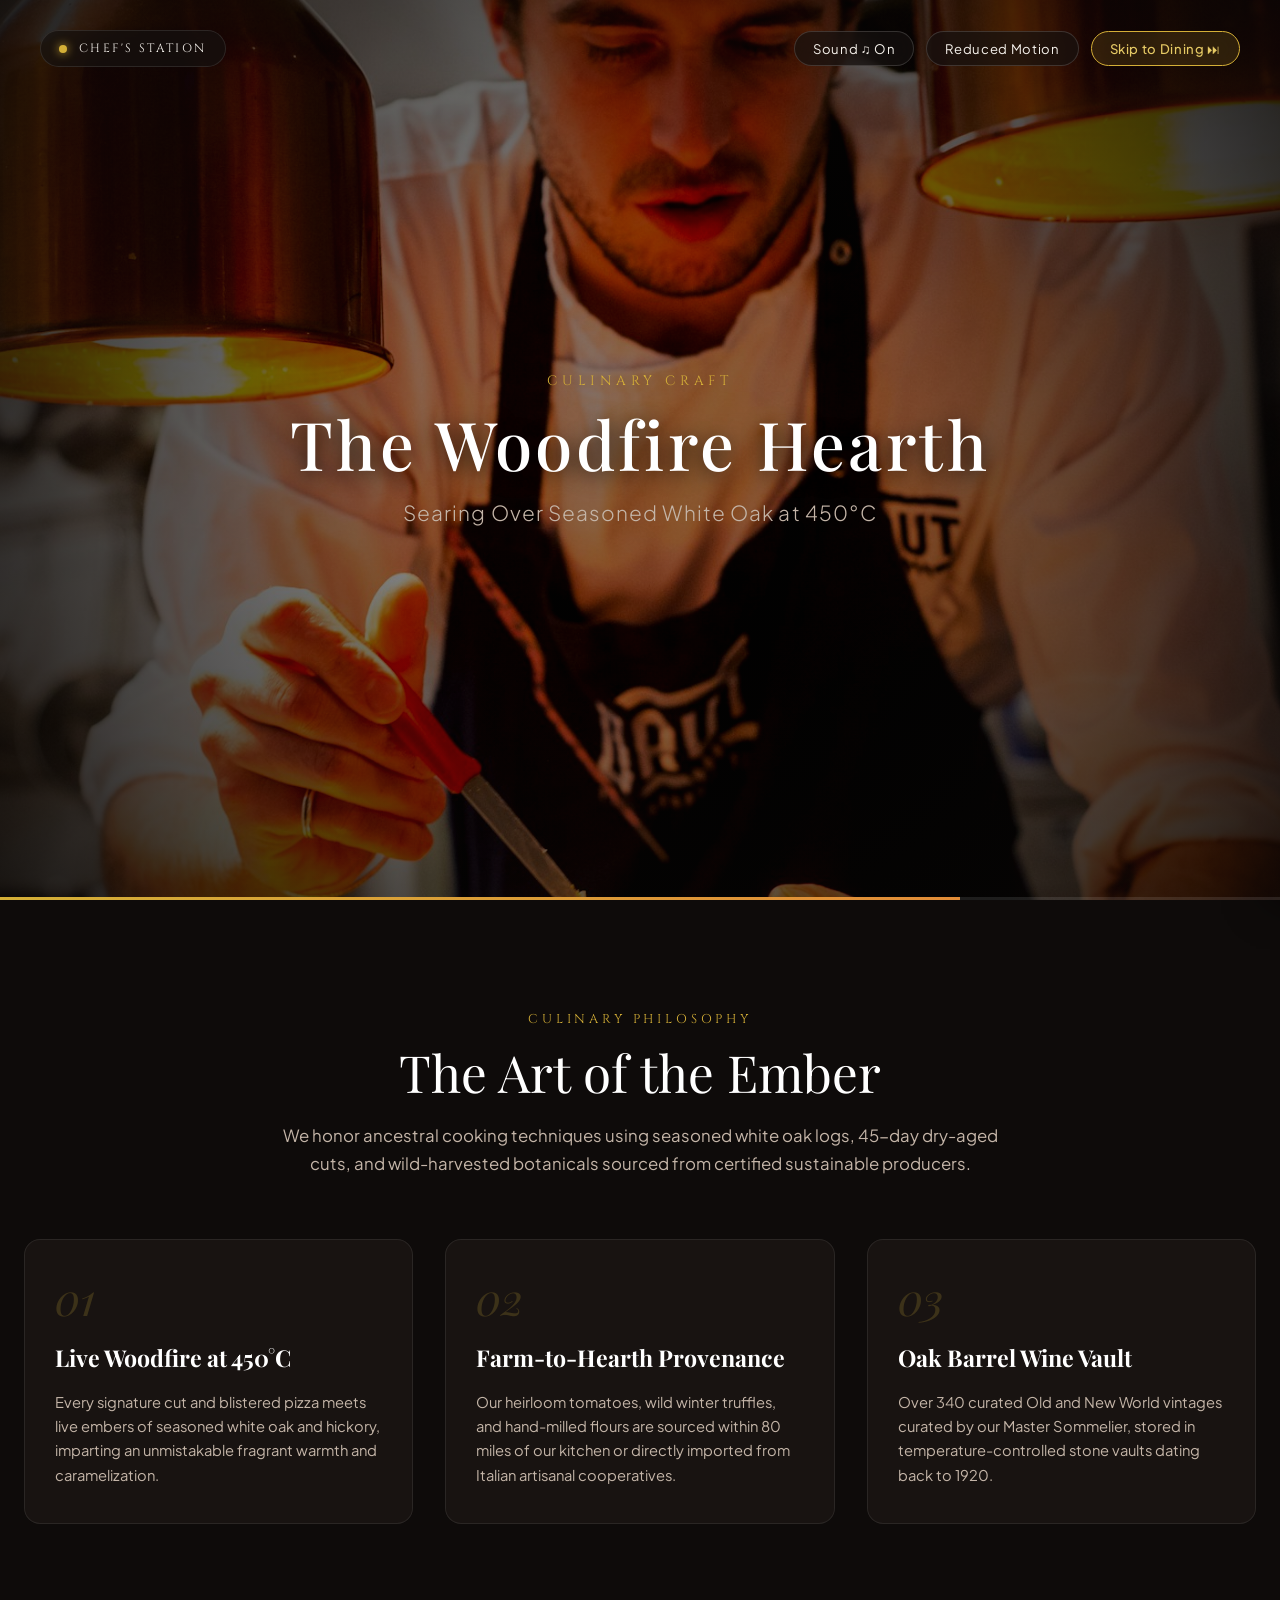
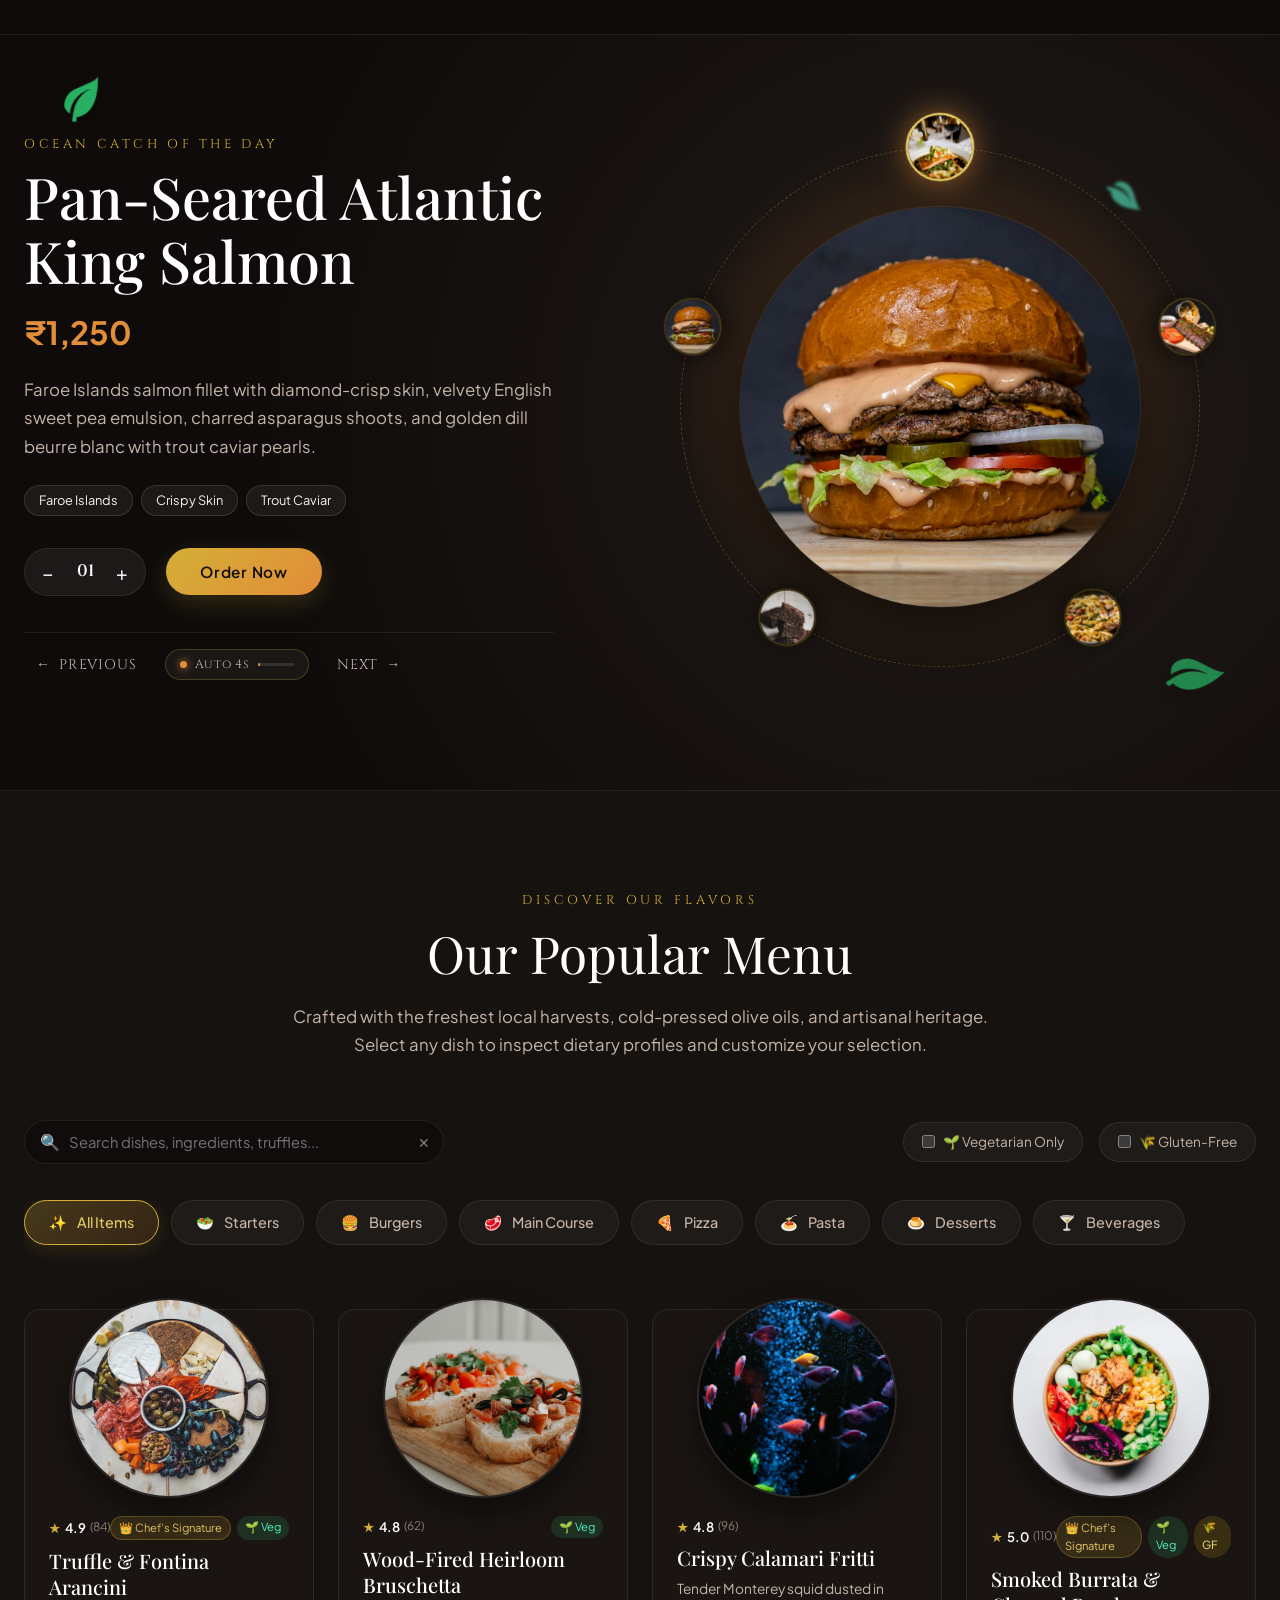
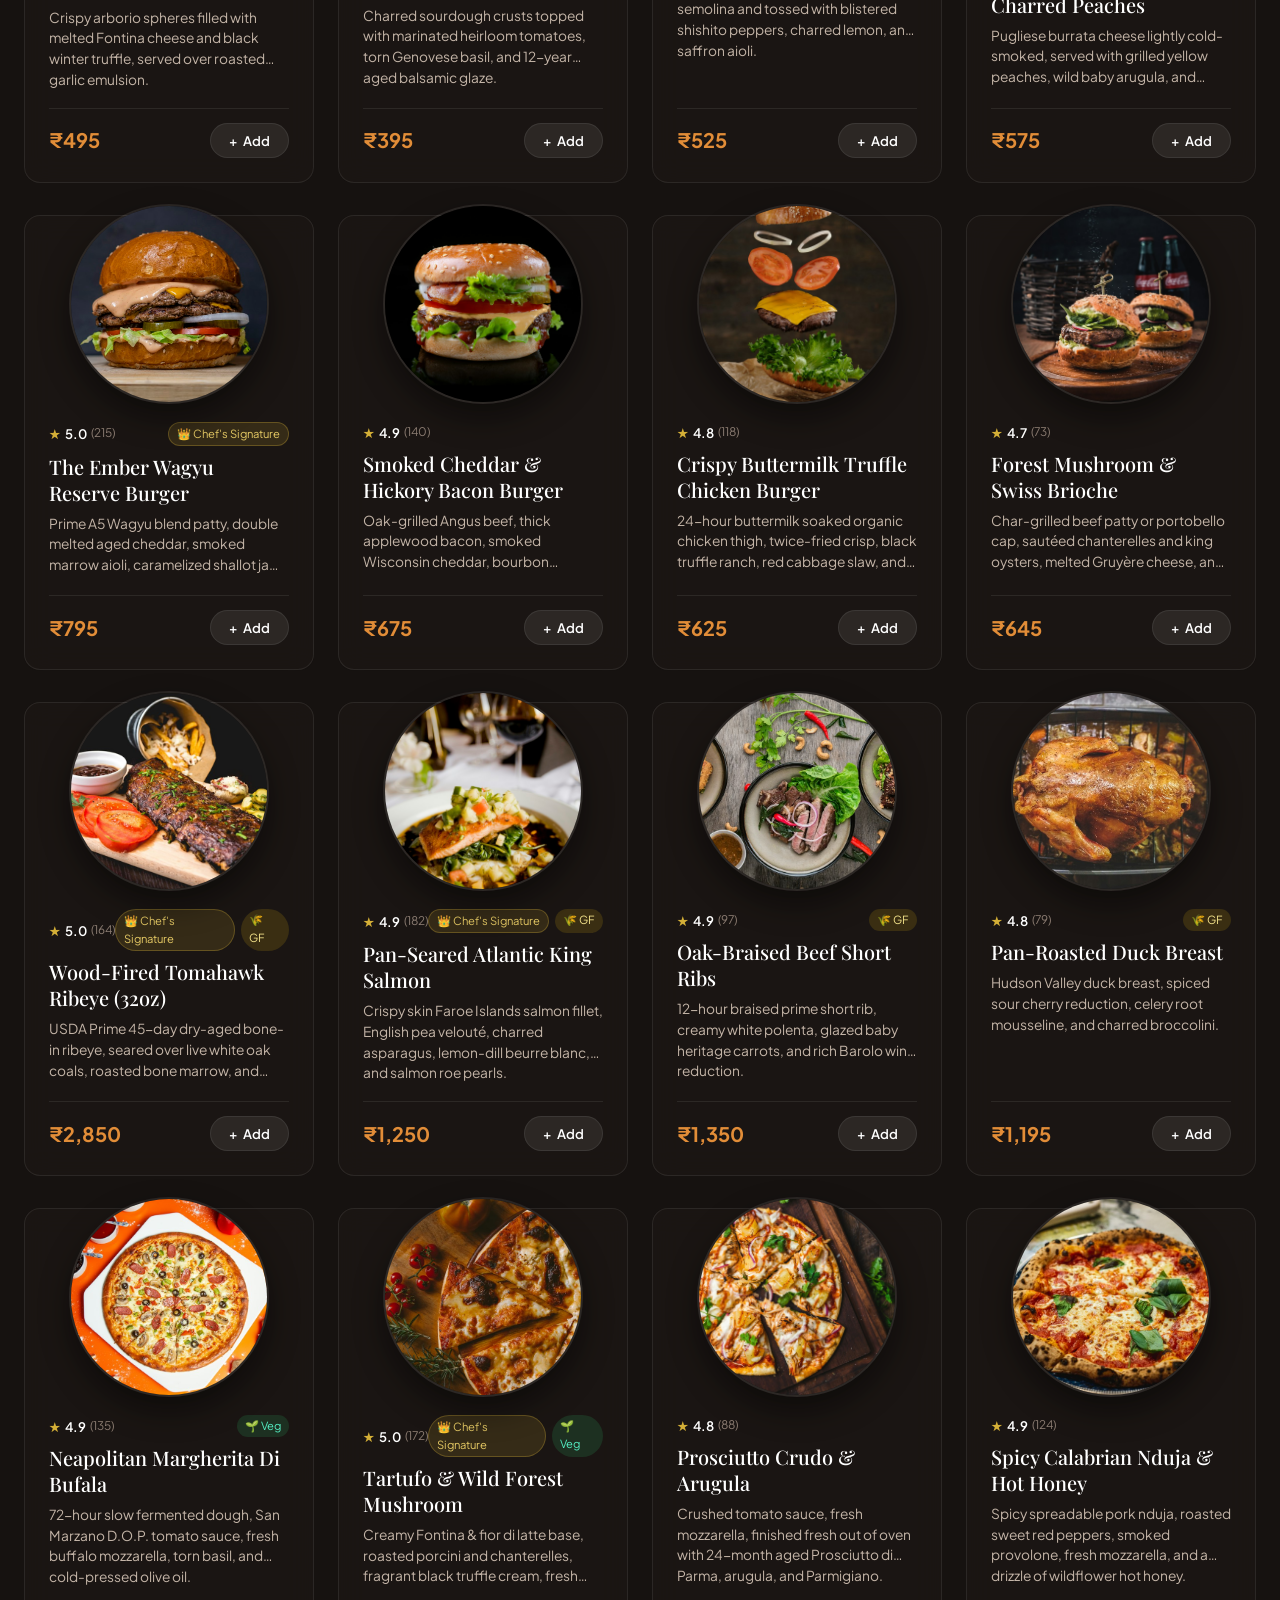
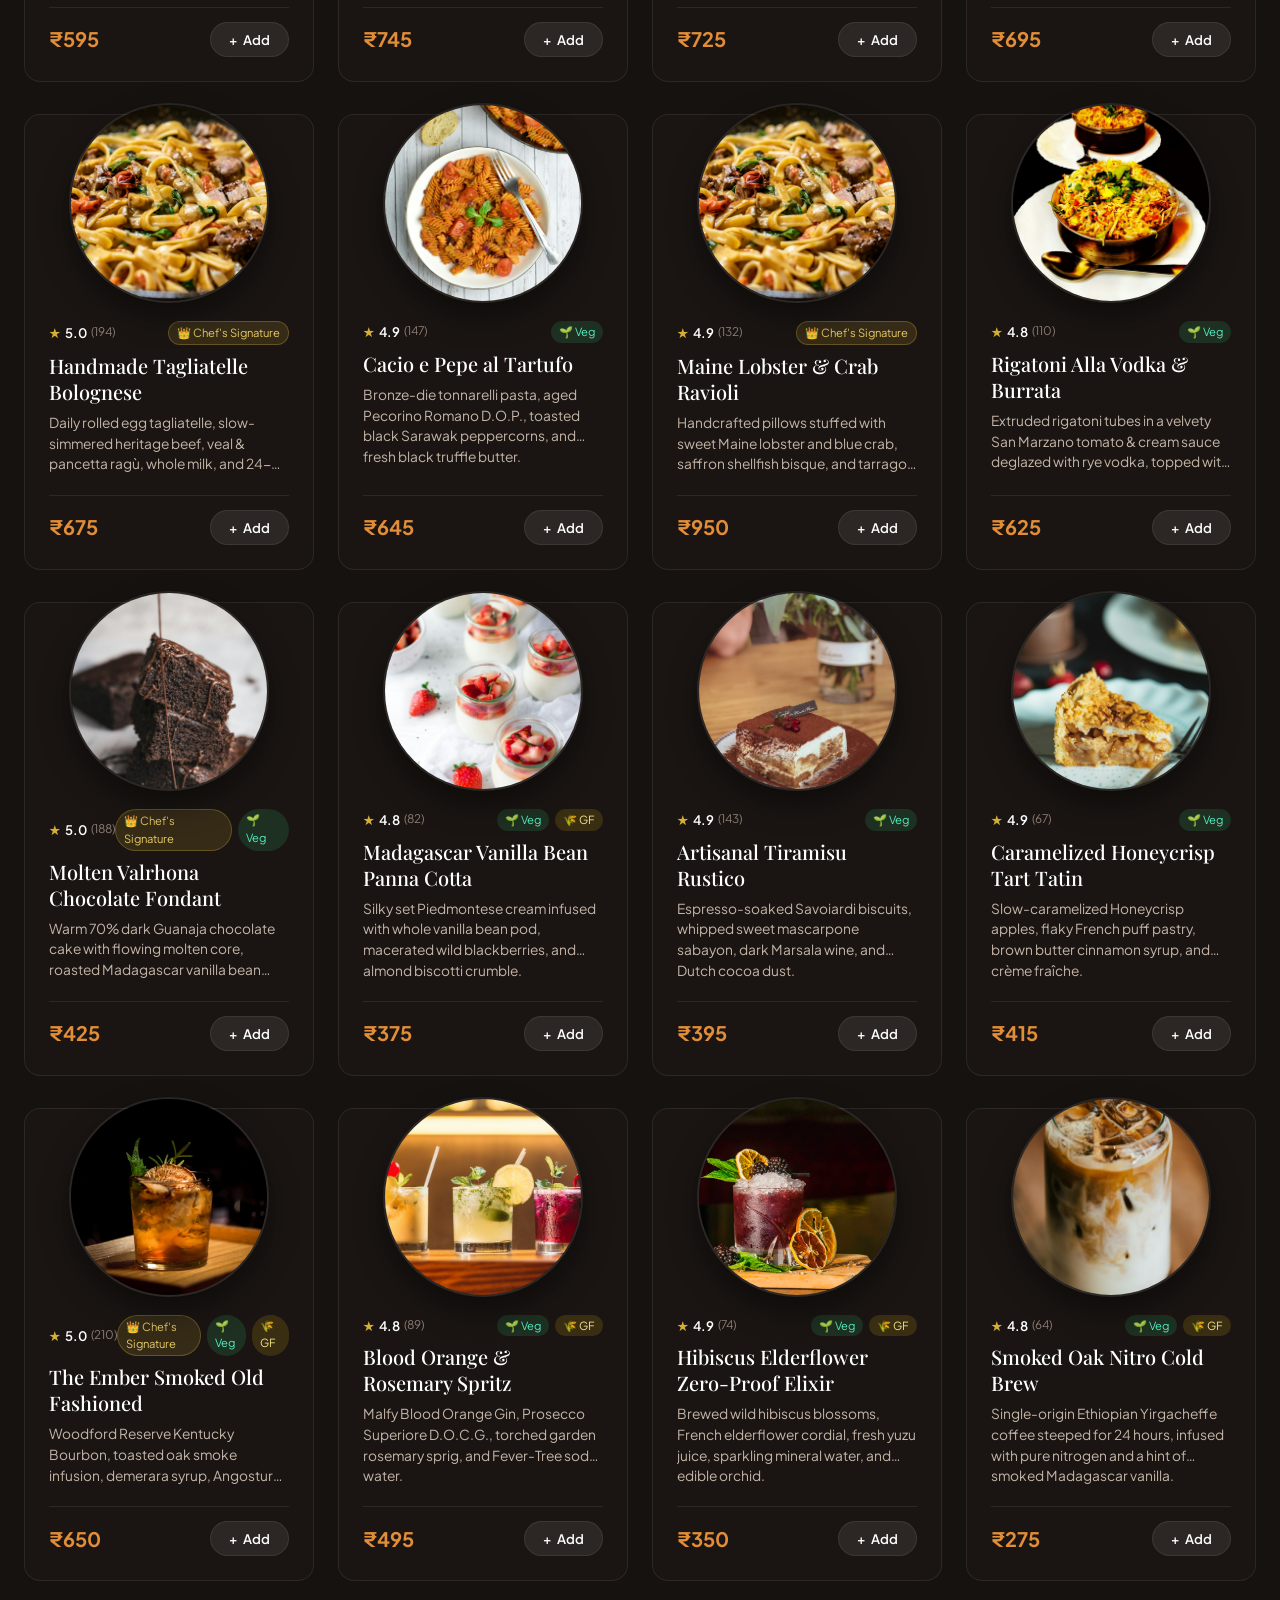
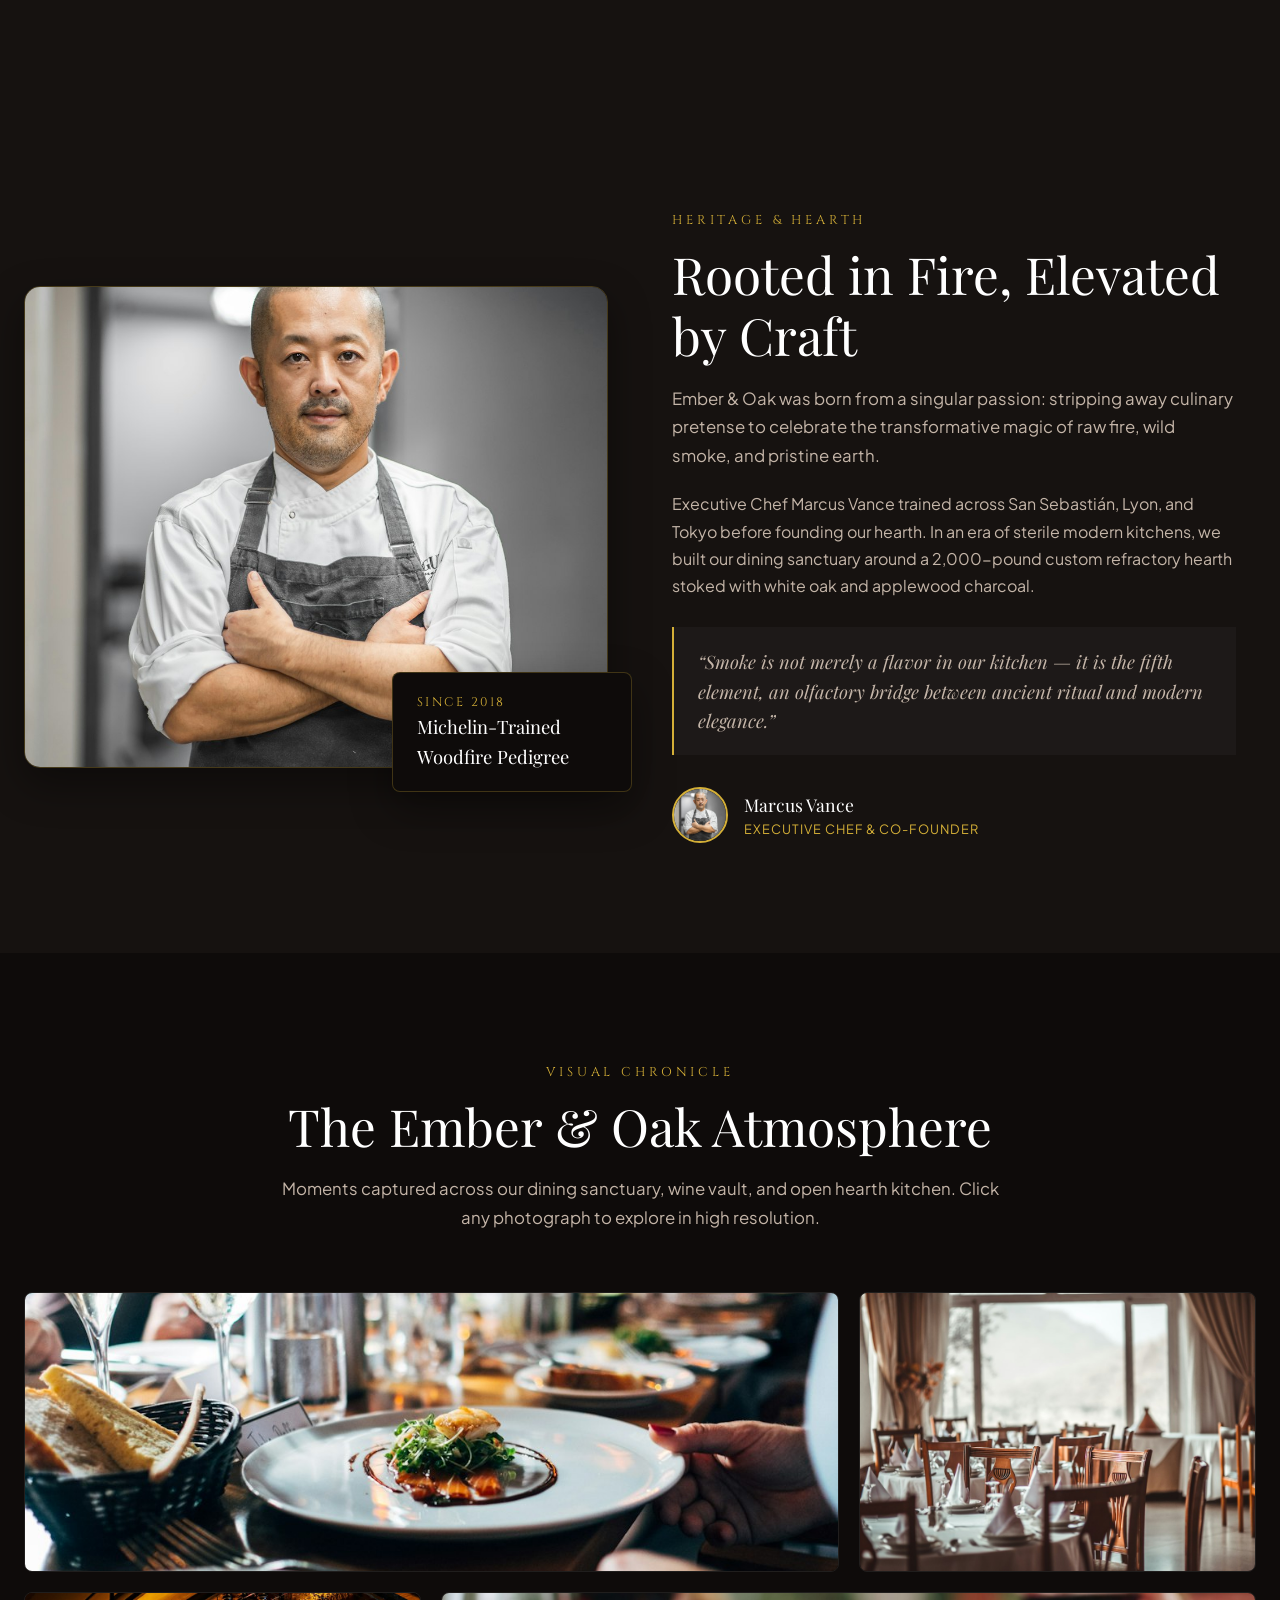
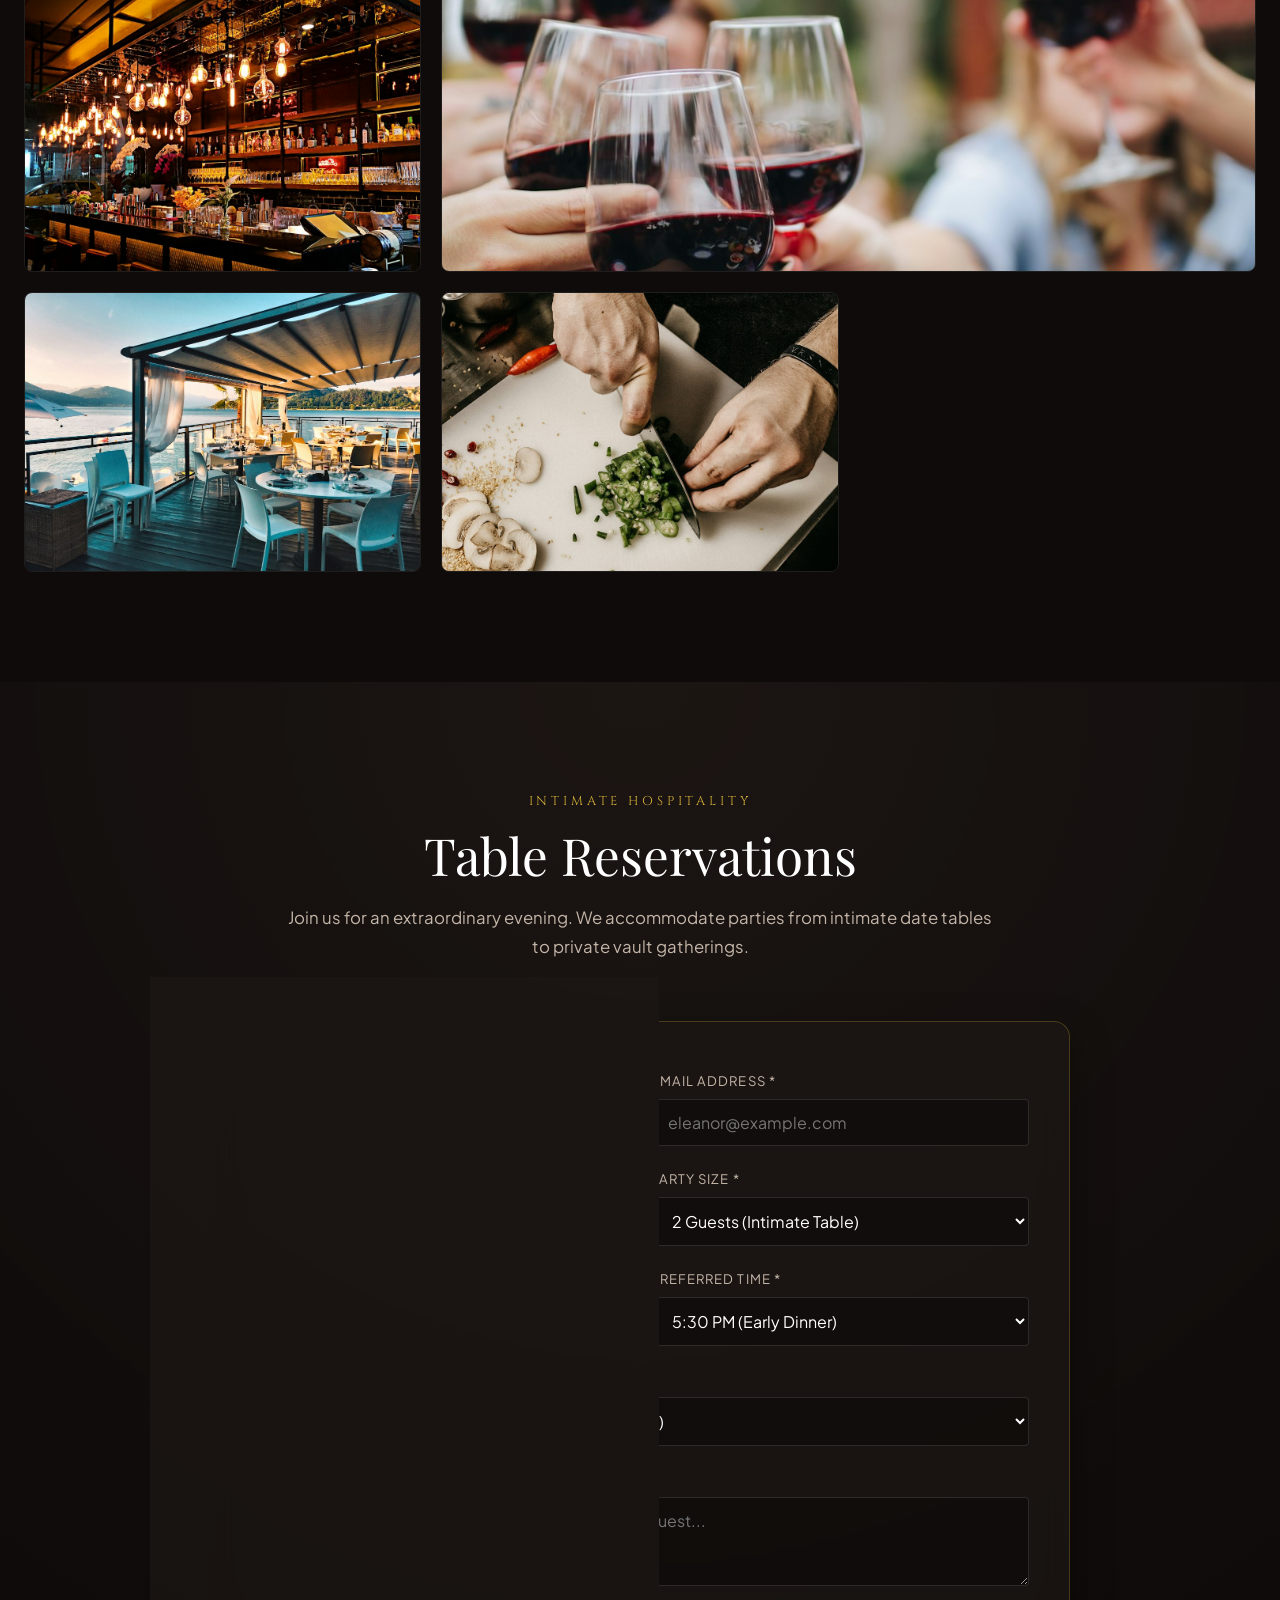
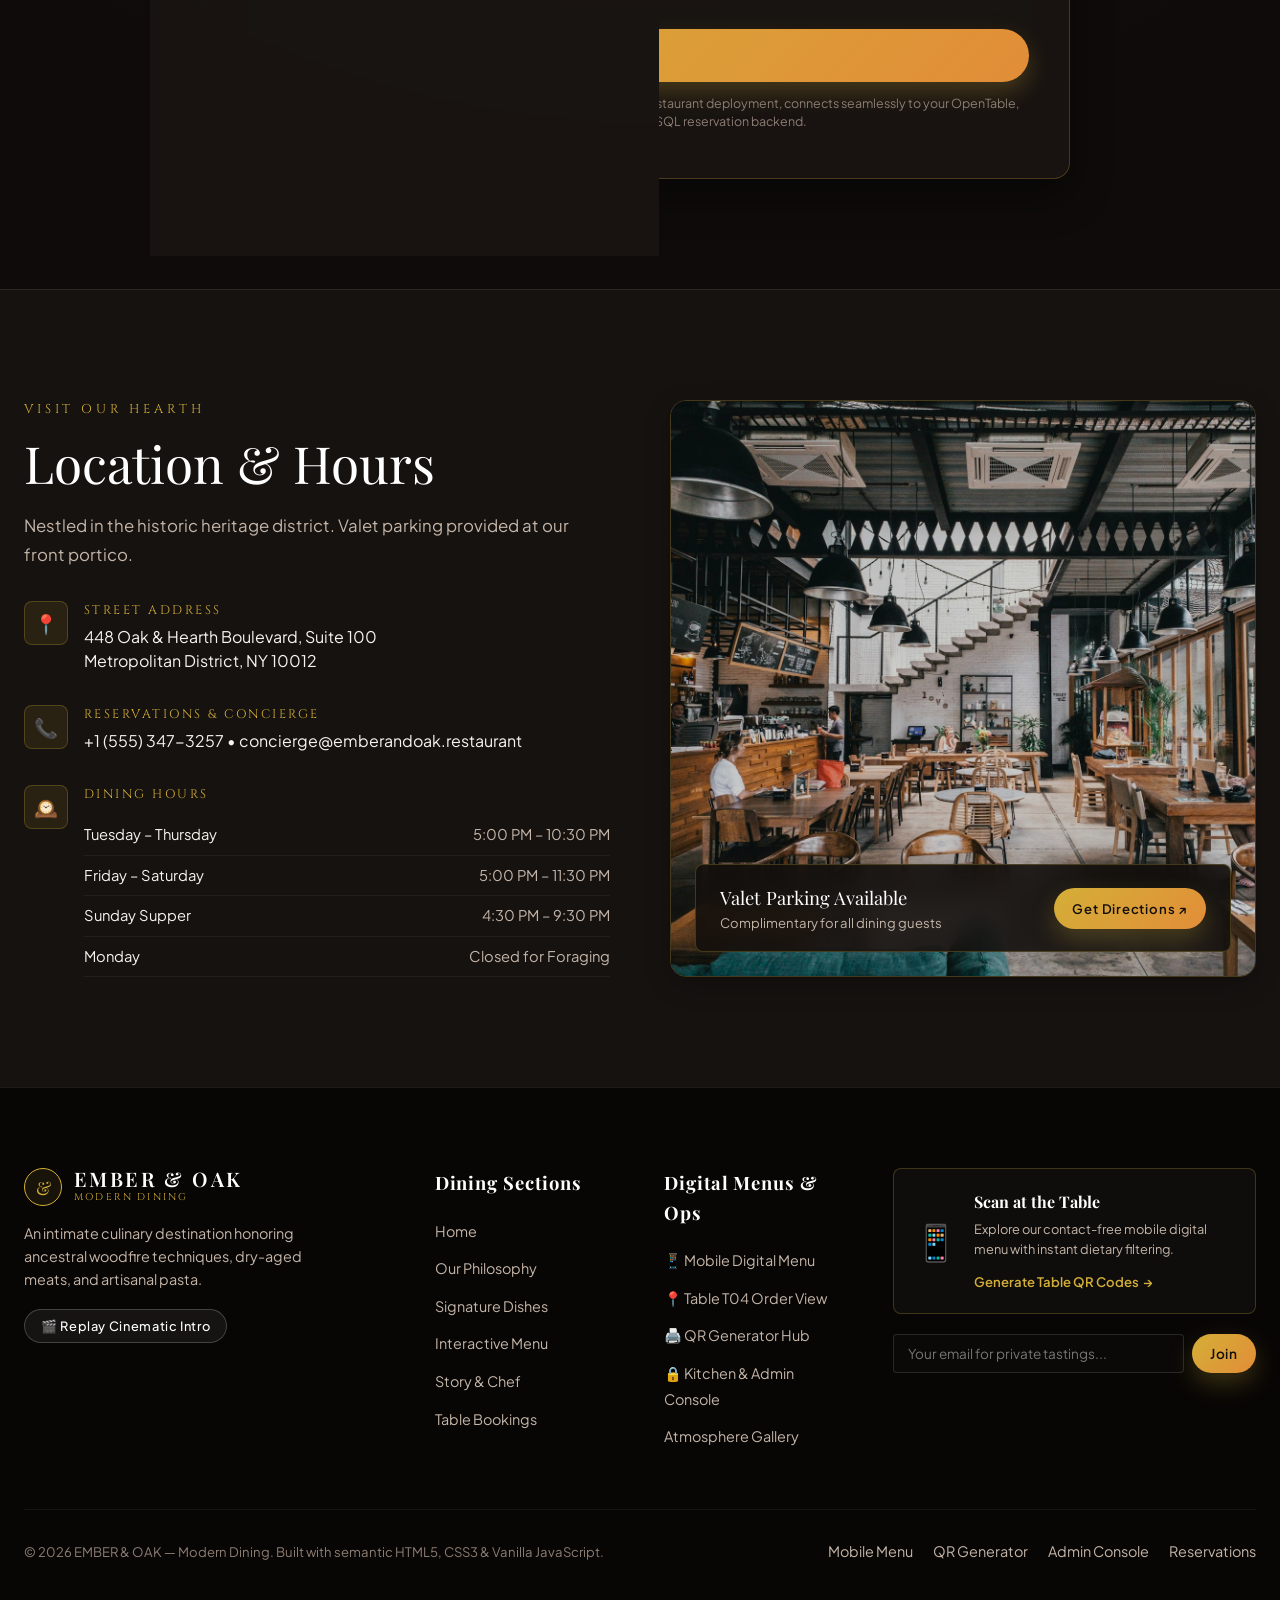
==== commit 9aa90c18: "Convert menu currency to Indian Rupees (INR, ₹) with realistic fine dining prices and 5% GST" ====
--- a/index.html
+++ b/index.html
@@ -283,7 +283,7 @@
         <div class="showcase-editorial-col">
           <span id="showcase-dish-subtitle" class="showcase-tagline">Chef's Hearth Special</span>
           <h2 id="showcase-dish-title" class="showcase-dish-title">The Ember Wagyu Reserve</h2>
-          <div id="showcase-dish-price" class="showcase-dish-price">$27.00</div>
+          <div id="showcase-dish-price" class="showcase-dish-price">₹795</div>
           <p id="showcase-dish-desc" class="showcase-dish-desc">
             Custom ground A5 Wagyu and dry-aged brisket seared over white oak coals, double melted 18-month Vermont cheddar, shallot bacon jam, and truffle marrow aioli on artisan brioche.
           </p>
@@ -721,7 +721,7 @@
         <h3 id="modal-dish-title" class="modal-title">Dish Title</h3>
         
         <div class="modal-price-rating-row">
-          <div id="modal-dish-price" class="modal-price">$0.00</div>
+          <div id="modal-dish-price" class="modal-price">₹0.00</div>
           <div id="modal-dish-rating" class="modal-rating">★ 4.9 (84 reviews)</div>
         </div>
 
@@ -758,7 +758,7 @@
 
           <button id="modal-add-to-cart-btn" class="modal-add-to-cart-btn">
             <span>Add to Order</span>
-            <strong>$0.00</strong>
+            <strong>₹0.00</strong>
           </button>
         </div>
       </div>
@@ -790,19 +790,19 @@
     <div id="cart-drawer-footer" class="cart-drawer-footer" style="display: none;">
       <div class="cart-summary-row">
         <span>Subtotal</span>
-        <span id="cart-subtotal">$0.00</span>
+        <span id="cart-subtotal">₹0.00</span>
       </div>
       <div class="cart-summary-row">
-        <span>Sales Tax (8.25%)</span>
-        <span id="cart-tax">$0.00</span>
+        <span>GST (5%)</span>
+        <span id="cart-tax">₹0.00</span>
       </div>
       <div class="cart-summary-row">
         <span>Kitchen Craft (5%)</span>
-        <span id="cart-service">$0.00</span>
+        <span id="cart-service">₹0.00</span>
       </div>
       <div class="cart-summary-row total-row">
         <span>Grand Total</span>
-        <span id="cart-total">$0.00</span>
+        <span id="cart-total">₹0.00</span>
       </div>
 
       <button id="cart-checkout-btn" class="cart-checkout-btn">
